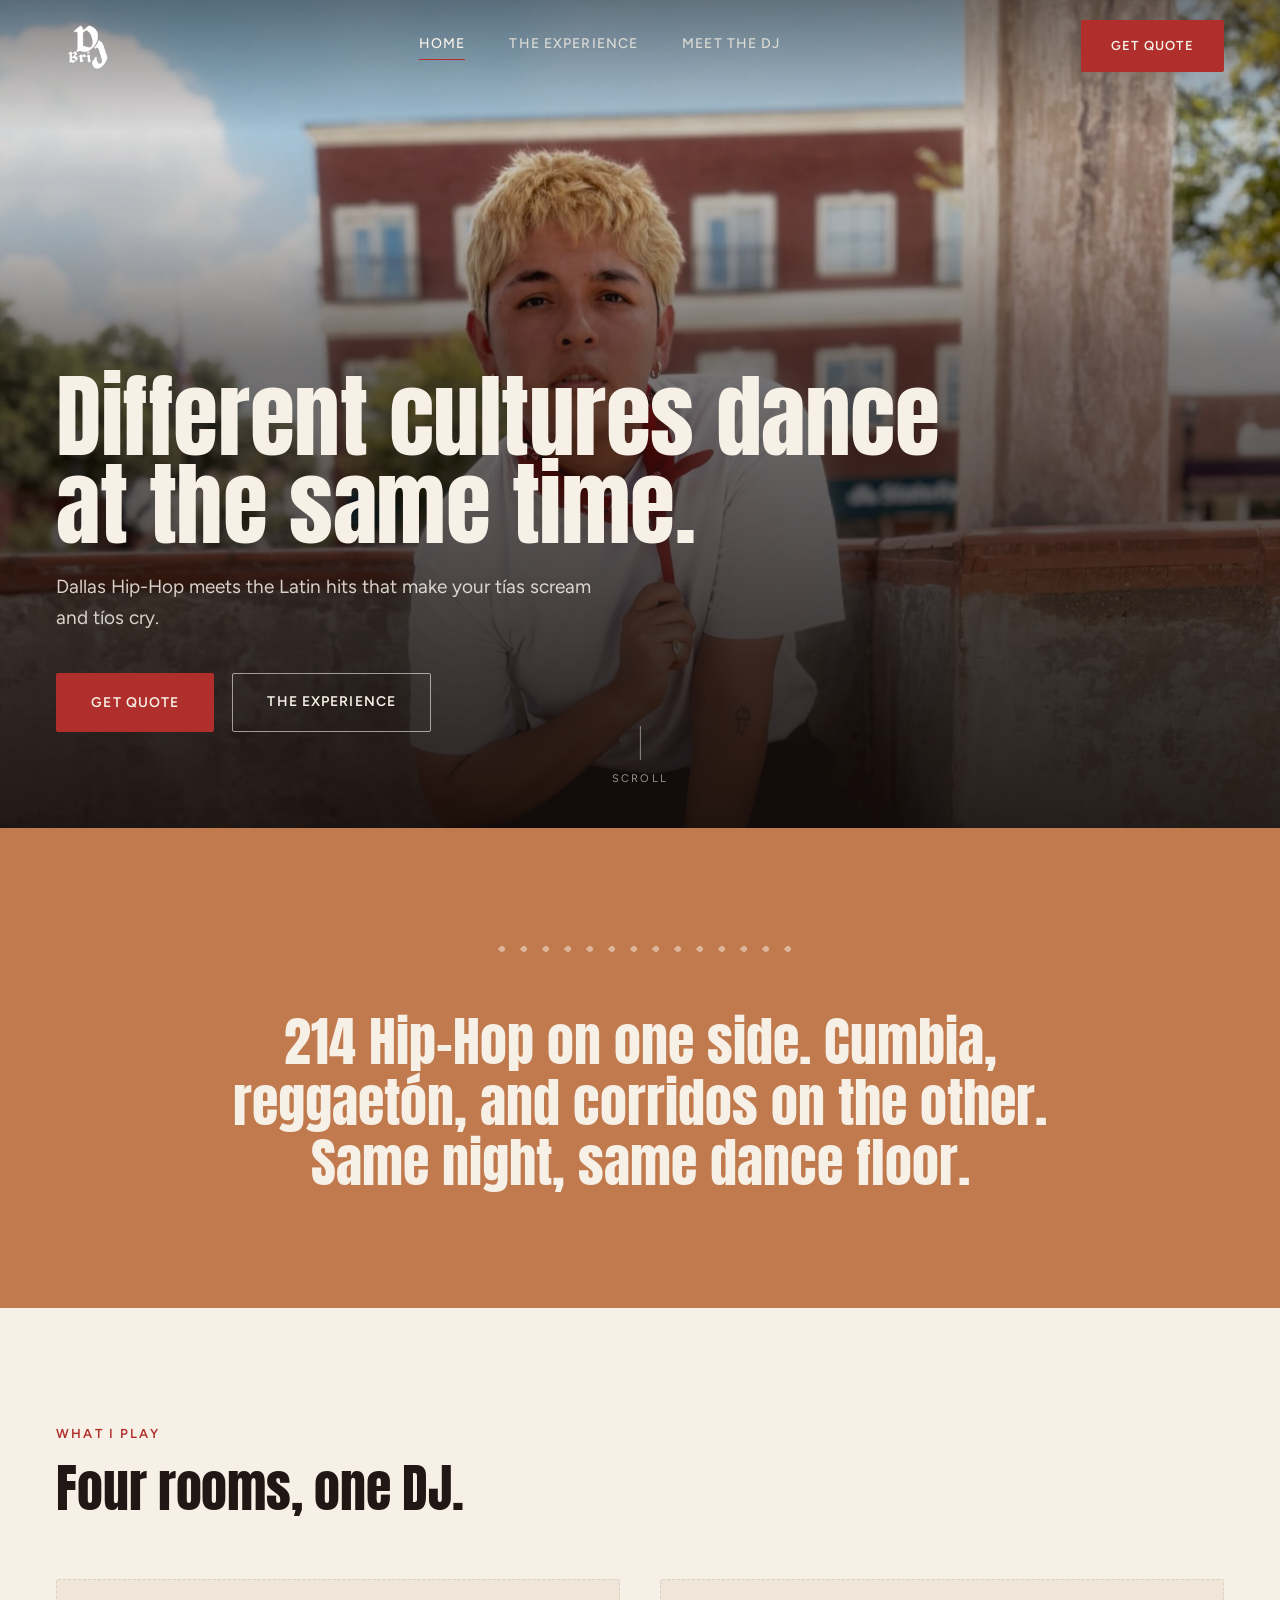
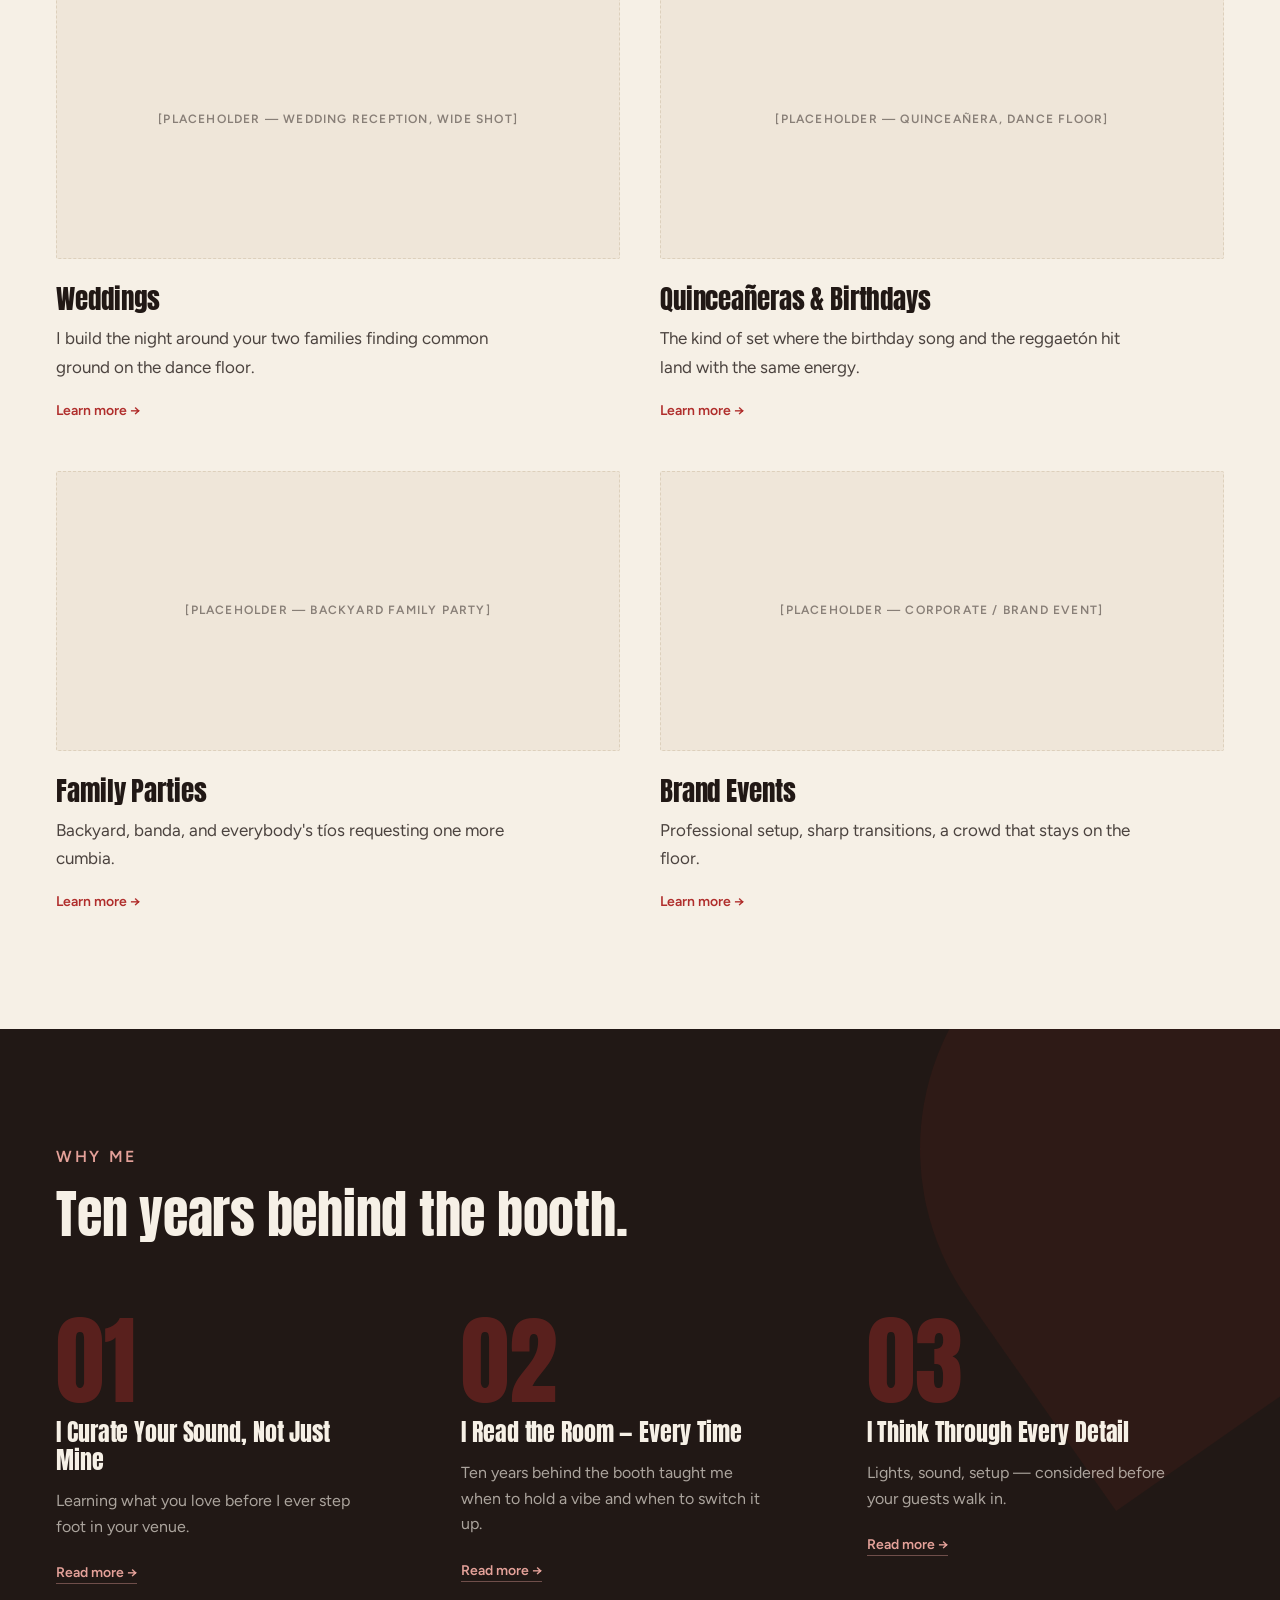
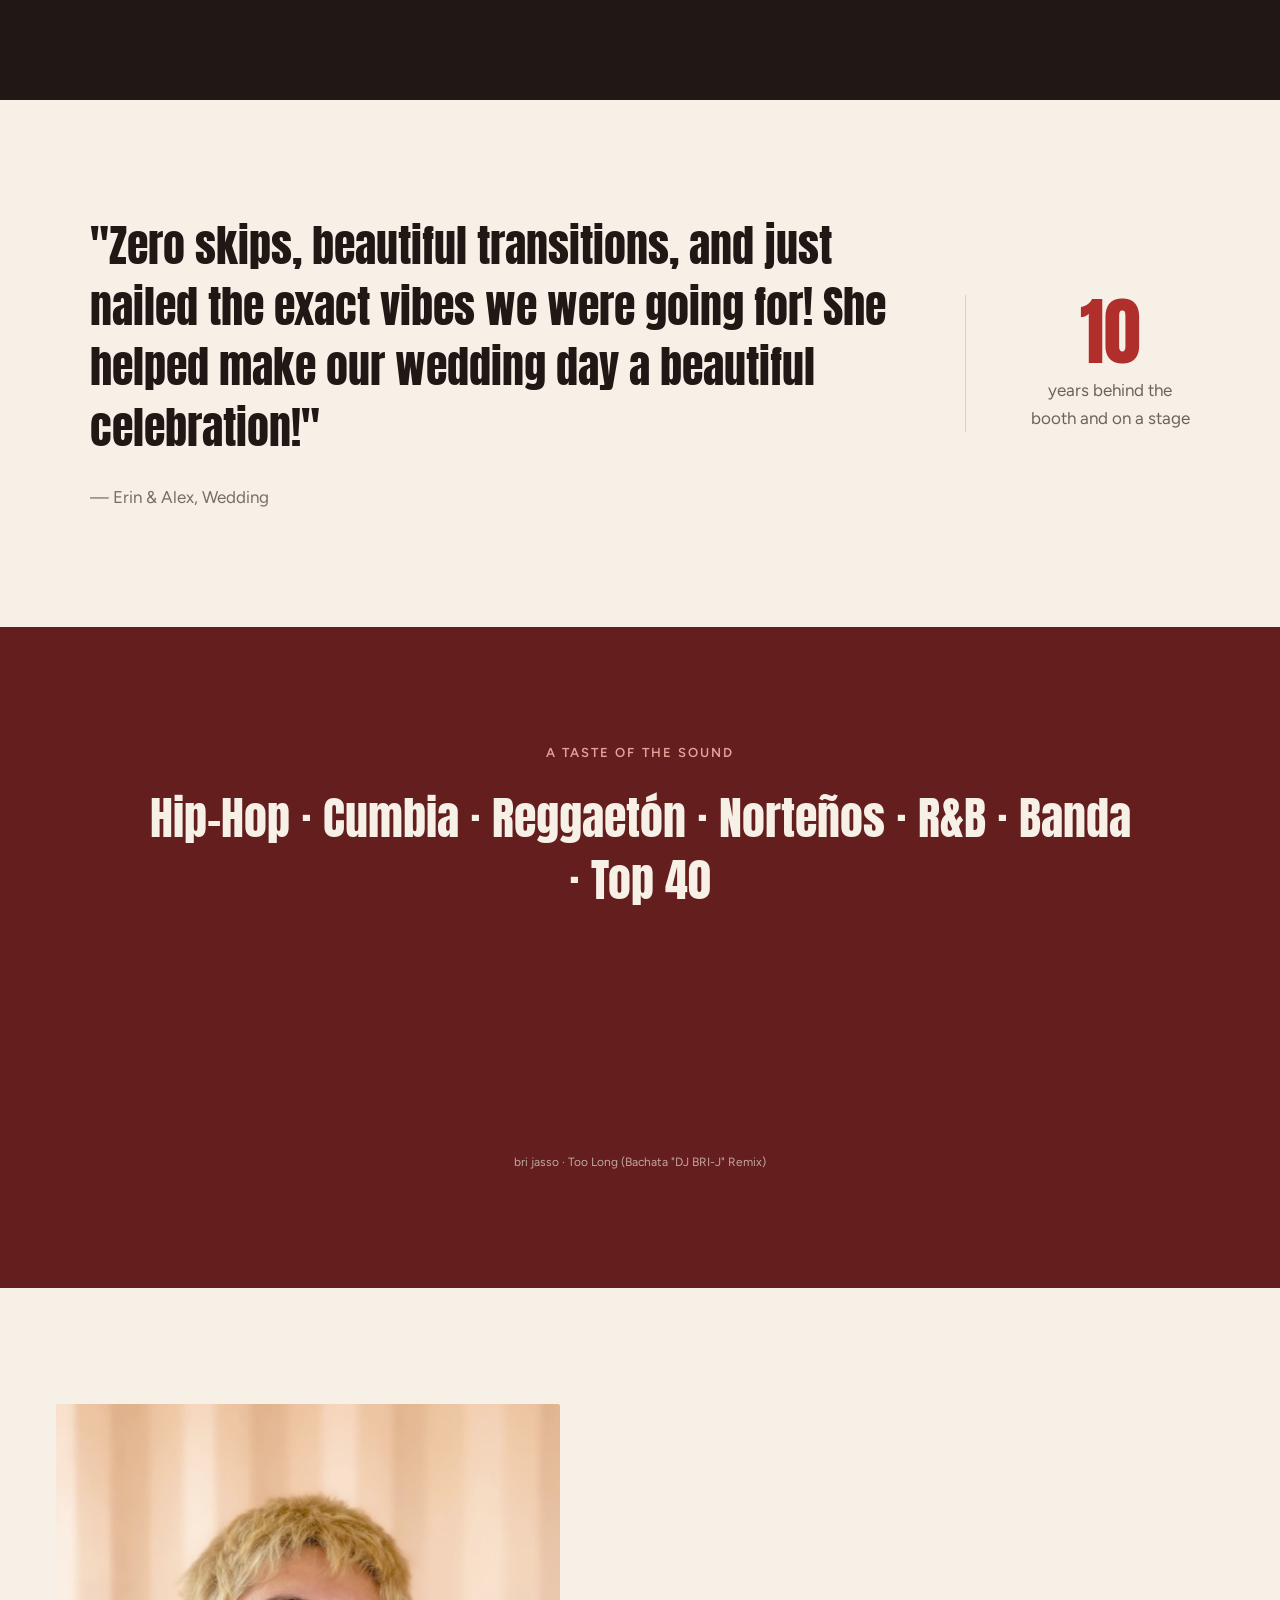
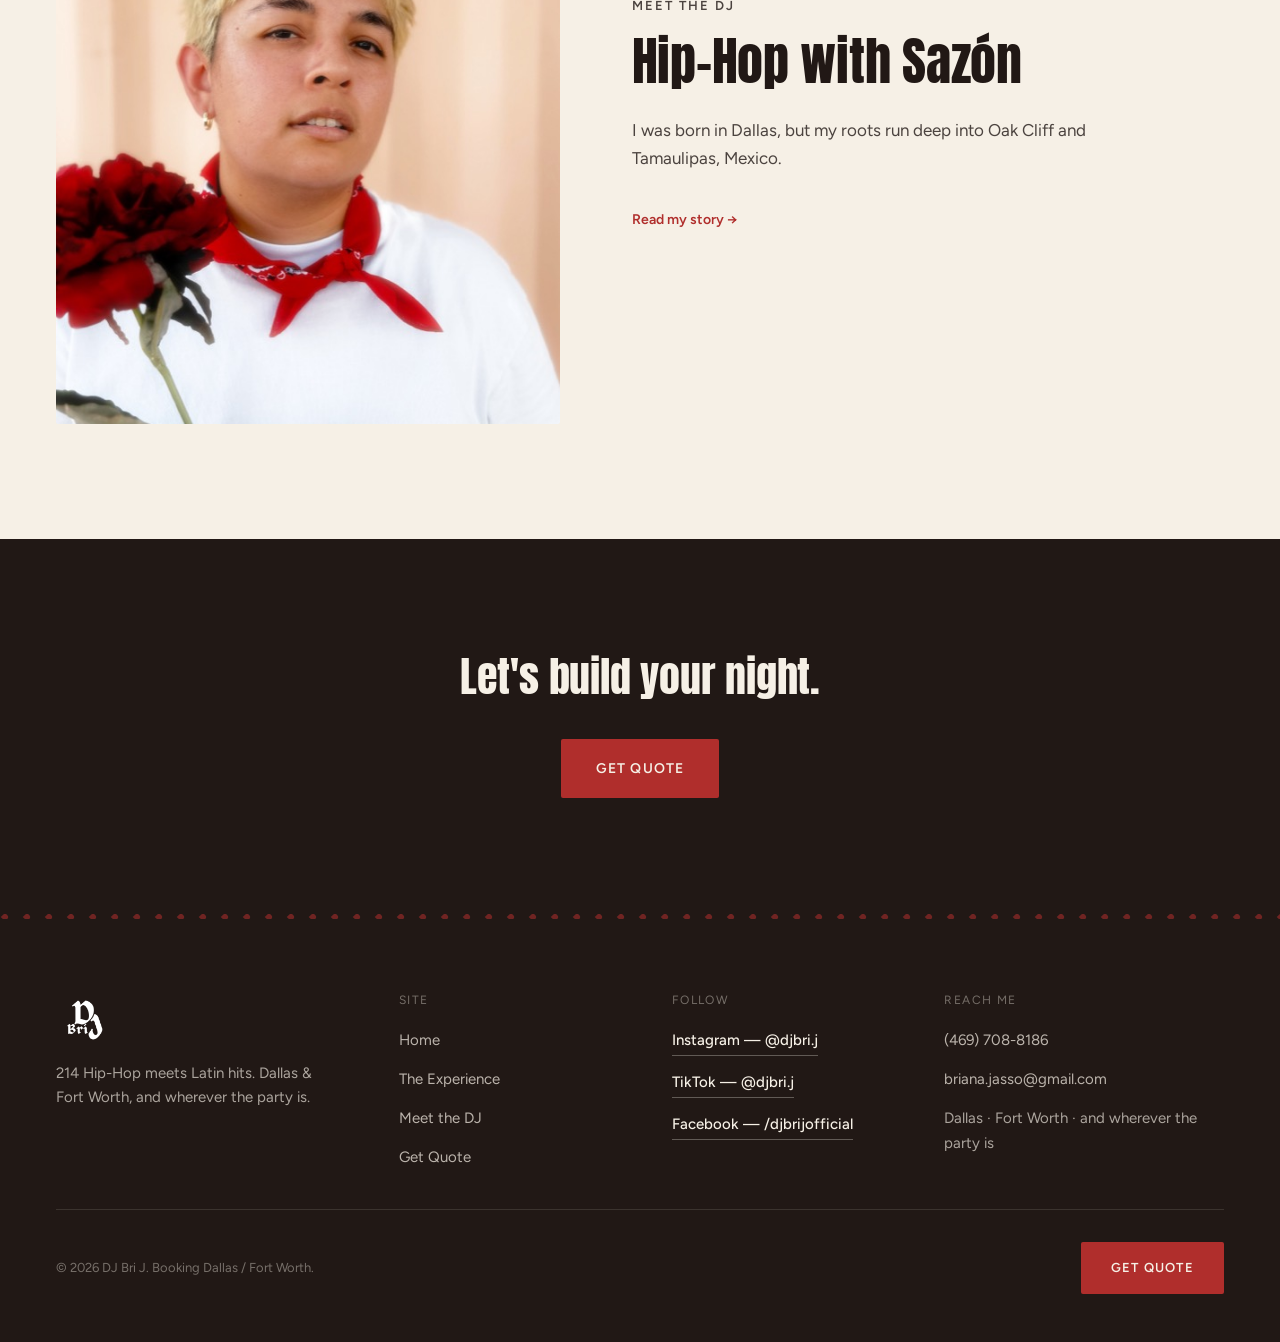
==== docs/index.html @ a14e7d18 "fix: change 214 to Dallas in the home page hero line Update the hero subheading to "Dallas Hip-Hop m" ====
<!DOCTYPE html>
<!-- SPDX-License-Identifier: MIT · © 2026 Briana Jasso · https://djbrij.github.io/dj-brij-site/ -->
<html lang="en">
<head>
  <meta charset="UTF-8" />
  <meta name="viewport" content="width=device-width, initial-scale=1.0" />

  <title>DJ Bri J — Dallas / Fort Worth DJ for Weddings, Quinceañeras &amp; Family Parties</title>
  <meta name="description" content="214 Hip-Hop meets the Latin hits that make your tías scream and tíos cry. Ten years behind the booth, DJing weddings, quinceañeras, family parties, and brand events across Dallas and Fort Worth." />
  <link rel="canonical" href="https://djbrij.github.io/dj-brij-site/" />

  <meta property="og:title" content="DJ Bri J — Different cultures dance at the same time." />
  <meta property="og:description" content="214 Hip-Hop meets the Latin hits that make your tías scream and tíos cry. Booking weddings, quinceañeras, family parties, and brand events in Dallas / Fort Worth." />
  <meta property="og:image" content="https://djbrij.github.io/dj-brij-site/assets/img/og-cover.jpg" />
  <meta property="og:url" content="https://djbrij.github.io/dj-brij-site/" />
  <meta property="og:type" content="website" />
  <meta property="og:site_name" content="DJ Bri J" />
  <meta name="twitter:card" content="summary_large_image" />

  <script type="application/ld+json">
  {
    "@context": "https://schema.org",
    "@graph": [
      {
        "@type": "Person",
        "@id": "https://djbrij.github.io/dj-brij-site/#person",
        "name": "Briana Jasso",
        "alternateName": "DJ Bri J",
        "url": "https://djbrij.github.io/dj-brij-site/",
        "image": "https://djbrij.github.io/dj-brij-site/assets/img/og-cover.jpg",
        "jobTitle": "DJ",
        "description": "Dallas-born DJ with roots in Oak Cliff and Tamaulipas, Mexico, blending 214 Hip-Hop with Latin hits for weddings, quinceañeras, family parties, and brand events.",
        "disambiguatingDescription": "DJ Bri J is a solo DJ based in Dallas / Fort Worth, Texas, performing at weddings, quinceañeras, birthdays, family parties, and brand events. Not to be confused with any similarly named artist outside the Dallas–Fort Worth area.",
        "knowsLanguage": ["en", "es"],
        "address": {
          "@type": "PostalAddress",
          "addressLocality": "Dallas",
          "addressRegion": "TX",
          "addressCountry": "US"
        },
        "sameAs": [
          "https://www.instagram.com/djbri.j/",
          "https://www.tiktok.com/@djbri.j",
          "https://www.facebook.com/djbrijofficial"
        ]
      },
      {
        "@type": "ProfessionalService",
        "@id": "https://djbrij.github.io/dj-brij-site/#service",
        "name": "DJ Bri J",
        "url": "https://djbrij.github.io/dj-brij-site/",
        "image": "https://djbrij.github.io/dj-brij-site/assets/img/og-cover.jpg",
        "description": "Wedding, quinceañera, birthday, family party, and brand event DJ serving Dallas, Fort Worth, and the surrounding area.",
        "telephone": "+1-469-708-8186",
        "email": "briana.jasso@gmail.com",
        "founder": { "@id": "https://djbrij.github.io/dj-brij-site/#person" },
        "areaServed": [
          { "@type": "City", "name": "Dallas" },
          { "@type": "City", "name": "Fort Worth" },
          { "@type": "State", "name": "Texas" }
        ],
        "address": {
          "@type": "PostalAddress",
          "addressLocality": "Dallas",
          "addressRegion": "TX",
          "addressCountry": "US"
        },
        "sameAs": [
          "https://www.instagram.com/djbri.j/",
          "https://www.tiktok.com/@djbri.j",
          "https://www.facebook.com/djbrijofficial"
        ]
      }
    ]
  }
  </script>

  <link rel="icon" href="assets/img/favicon.png" sizes="any" />
  <link rel="apple-touch-icon" href="assets/img/apple-touch-icon.png" />

  <link rel="preload" as="image" href="assets/img/hero.jpg" fetchpriority="high" media="(min-width: 769px)" />
  <link rel="preload" as="image" href="assets/img/hero-sm.jpg" fetchpriority="high" media="(max-width: 768px)" />
  <link rel="preload" as="image" href="assets/img/logo-mark.png" />

  <link rel="preconnect" href="https://fonts.googleapis.com" />
  <link rel="preconnect" href="https://fonts.gstatic.com" crossorigin />
  <link href="https://fonts.googleapis.com/css2?family=Anton&family=Figtree:wght@400;500;600;700&display=swap" rel="stylesheet" />

  <link rel="stylesheet" href="assets/css/styles.css" />

  <style>
    /* Preloader — masks font swap and hero decode on a cold load */
    #preloader {
      position: fixed;
      inset: 0;
      z-index: 99999;
      background: #211815;
      display: flex;
      align-items: center;
      justify-content: center;
      transition: opacity 0.4s ease-out;
    }
    #preloader.is-done { opacity: 0; pointer-events: none; }
    #preloader img {
      width: 96px;
      height: auto;
      animation: djb-pulse 1.6s ease-in-out infinite;
    }
    @keyframes djb-pulse {
      0%, 100% { opacity: 0.35; }
      50%      { opacity: 1; }
    }
    @media (prefers-reduced-motion: reduce) {
      #preloader img { animation: none; opacity: 1; }
    }
  </style>

  <style>
    /* Home-only layout */
    .hm-hero {
      position: relative;
      height: 880px;
      max-height: 92vh;
      min-height: 620px;
      overflow: hidden;
      background: #211815;
    }
    .hm-hero__img {
      position: absolute;
      inset: 0;
      width: 100%;
      height: 100%;
      object-fit: cover;
      object-position: 50% 15%;
      animation: djb-kenburns 26s ease-out forwards;
    }
    /* Deep enough behind the headline to clear AA over the white tee — the
       brief calls for a scrim rather than lightening the type. */
    .hm-hero__scrim {
      position: absolute;
      inset: 0;
      background: linear-gradient(
        to top,
        rgba(20, 13, 11, 0.92) 0%,
        rgba(20, 13, 11, 0.82) 20%,
        rgba(20, 13, 11, 0.68) 40%,
        rgba(20, 13, 11, 0.55) 58%,
        rgba(20, 13, 11, 0.28) 72%,
        rgba(20, 13, 11, 0.14) 84%,
        rgba(20, 13, 11, 0.52) 100%
      );
    }
    .hm-hero__inner {
      position: absolute;
      left: 0; right: 0; bottom: clamp(72px, 9vw, 96px);
    }
    .hm-hero h1 { color: var(--djb-cotton); max-width: 900px; }
    .hm-hero__sub {
      font-size: clamp(17px, 1.6vw, 19px);
      line-height: 1.6;
      color: rgba(246, 240, 230, 0.85);
      max-width: 560px;
      margin-top: 24px;
    }
    .hm-hero__cta { display: flex; flex-wrap: wrap; gap: 18px; margin-top: 40px; }
    .hm-scrollcue {
      position: absolute;
      bottom: 40px;
      left: 50%;
      transform: translateX(-50%);
      display: flex;
      flex-direction: column;
      align-items: center;
      gap: 10px;
    }
    .hm-scrollcue i {
      display: block;
      width: 1px;
      height: 34px;
      background: rgba(246, 240, 230, 0.5);
    }
    .hm-scrollcue span {
      font-size: 11px;
      letter-spacing: 0.2em;
      text-transform: uppercase;
      color: rgba(246, 240, 230, 0.6);
    }

    .hm-thesis { text-align: center; }
    .hm-thesis p {
      font-family: var(--djb-display);
      font-size: clamp(30px, 5.2vw, 54px);
      line-height: 1.12;
      color: var(--djb-cotton);
      max-width: 920px;
      margin: 56px auto 0;
    }

    .hm-grid {
      display: grid;
      grid-template-columns: 1fr 1fr;
      gap: 48px 40px;
    }
    .hm-card__media { height: 280px; margin-bottom: 24px; }
    .hm-card__media img { width: 100%; height: 100%; object-fit: cover; border-radius: 2px; }
    .hm-card h3 { margin-bottom: 10px; }
    .hm-card p { margin-bottom: 14px; max-width: 480px; color: rgba(33, 24, 21, 0.8); }

    .hm-why { position: relative; overflow: hidden; }
    .hm-why__drop {
      right: -160px; top: -140px;
      width: 520px; height: 520px;
      background: rgba(176, 46, 42, 0.09);
    }
    .hm-why__grid {
      display: grid;
      grid-template-columns: repeat(3, 1fr);
      gap: 48px;
      position: relative;
      z-index: 1;
    }
    .hm-why__n {
      font-family: var(--djb-display);
      font-size: clamp(72px, 7.6vw, 110px);
      color: rgba(176, 46, 42, 0.4);
      line-height: 1;
      margin-bottom: 8px;
    }
    .hm-why h3 { color: var(--djb-cotton); margin-bottom: 14px; max-width: 300px; font-size: clamp(21px, 1.9vw, 25px); }
    .hm-why p { font-size: 16px; line-height: 1.6; color: var(--djb-cotton-65); max-width: 300px; margin-bottom: 18px; }

    .hm-proof { text-align: center; }
    .hm-proof__row {
      display: flex;
      align-items: center;
      justify-content: center;
      gap: 64px;
      max-width: 1100px;
      margin: 0 auto;
      text-align: left;
    }
    .hm-proof__quote { font-size: clamp(26px, 3.4vw, 44px); }
    .hm-proof__stat {
      flex-shrink: 0;
      text-align: center;
      border-left: 1px solid var(--djb-stucco);
      padding-left: 64px;
    }
    .hm-proof__stat b {
      display: block;
      font-family: var(--djb-display);
      font-weight: 400;
      font-size: clamp(56px, 5.8vw, 84px);
      color: var(--djb-red);
      line-height: 1;
    }
    .hm-proof__stat span {
      display: block;
      color: rgba(33, 24, 21, 0.65);
      max-width: 160px;
      margin-top: 6px;
    }

    .hm-sound { text-align: center; }
    .hm-sound__crate {
      font-family: var(--djb-display);
      font-size: clamp(26px, 4.4vw, 46px);
      line-height: 1.35;
      color: var(--djb-cotton);
      max-width: 1000px;
      margin: 24px auto 64px;
    }
    .hm-sound__embed {
      max-width: 720px;
      margin: 0 auto;
    }
    .hm-sound__embed iframe {
      display: block;
      width: 100%;
      border: 0;
      border-radius: 4px;
    }
    .hm-sound__credit {
      margin-top: 12px;
      font-size: 12px;
      color: var(--djb-cotton-65);
      overflow: hidden;
      text-overflow: ellipsis;
      white-space: nowrap;
    }
    .hm-sound__credit a { color: inherit; text-decoration: none; }
    .hm-sound__credit a:hover { text-decoration: underline; }

    .hm-teaser {
      display: grid;
      grid-template-columns: 0.85fr 1fr;
      gap: 72px;
      align-items: center;
    }
    .hm-teaser img { width: 100%; height: 620px; object-fit: cover; object-position: 50% 25%; border-radius: 2px; }
    .hm-teaser p { max-width: 480px; color: rgba(33, 24, 21, 0.8); margin-bottom: 32px; }

    .hm-closing { text-align: center; }
    .hm-closing h2 { color: var(--djb-cotton); margin-bottom: 40px; }

    @media (max-width: 900px) {
      .hm-why__grid { grid-template-columns: 1fr; gap: 56px; }
      .hm-proof__row { flex-direction: column; align-items: flex-start; gap: 40px; }
      .hm-proof__stat { border-left: 0; border-top: 1px solid var(--djb-stucco); padding-left: 0; padding-top: 32px; text-align: left; }
      .hm-proof__stat span { margin-inline: 0; }
      .hm-teaser { grid-template-columns: 1fr; gap: 40px; }
      .hm-teaser img { height: 440px; }
    }

    @media (max-width: 768px) {
      .hm-hero { height: 88svh; min-height: 560px; }
      .hm-hero__cta .djb-btn { flex: 1 1 auto; text-align: center; }
      .hm-scrollcue { display: none; }
      .hm-grid { grid-template-columns: 1fr; gap: 48px; }
      .hm-card__media { height: 240px; }
      .hm-why__drop { width: 340px; height: 340px; right: -120px; top: -100px; }
      .hm-teaser img { height: 380px; }
    }
  </style>
</head>
<body>

<div id="preloader" aria-hidden="true">
  <img src="assets/img/logo-mark.png" alt="" width="96" height="96" />
</div>

<a class="djb-skip" href="#main">Skip to content</a>

<header class="djb-header djb-header--overlay">
  <div class="djb-header__inner">
    <a class="djb-header__logo" href="./" aria-label="DJ Bri J — home">
      <img src="assets/img/logo-mark.png" alt="DJ Bri J" width="62" height="62" />
    </a>
    <nav class="djb-nav" aria-label="Primary">
      <a href="./" aria-current="page">Home</a>
      <a href="experience/">The Experience</a>
      <a href="meet/">Meet the DJ</a>
    </nav>
    <a class="djb-header__cta" href="quote/">Get Quote</a>
    <button class="djb-burger" type="button" aria-label="Open menu" aria-expanded="false" aria-controls="djb-navmenu">
      <span></span><span></span>
    </button>
  </div>
</header>

<div class="djb-navmenu" id="djb-navmenu" aria-hidden="true">
  <div class="djb-navmenu__top">
    <img src="assets/img/logo-mark.png" alt="DJ Bri J" width="48" height="48" />
    <button class="djb-navmenu__close" type="button" aria-label="Close menu">&times;</button>
  </div>
  <nav class="djb-navmenu__links" aria-label="Mobile">
    <a href="./" aria-current="page">Home</a>
    <a href="experience/">The Experience</a>
    <a href="meet/">Meet the DJ</a>
    <a href="quote/">Get Quote</a>
  </nav>
  <a class="djb-btn djb-btn-primary djb-navmenu__cta" href="quote/">Get Quote</a>
  <div class="djb-navmenu__foot">
    <a href="tel:+14697088186">(469) 708-8186</a>
    <a href="mailto:briana.jasso@gmail.com">briana.jasso@gmail.com</a>
    <a href="https://www.instagram.com/djbri.j/" rel="me noopener" target="_blank">Instagram — @djbri.j</a>
    <a href="https://www.tiktok.com/@djbri.j" rel="me noopener" target="_blank">TikTok — @djbri.j</a>
    <a href="https://www.facebook.com/djbrijofficial" rel="me noopener" target="_blank">Facebook — /djbrijofficial</a>
  </div>
</div>

<main id="main" class="djb-page">

  <!-- HERO -->
  <section class="hm-hero" aria-label="Introduction">
    <img
      class="hm-hero__img"
      src="assets/img/hero.jpg"
      srcset="assets/img/hero-sm.jpg 900w, assets/img/hero.jpg 2000w"
      sizes="100vw"
      alt="DJ Bri J seated on a concrete ledge in front of a red brick building, wearing a white tee, red bandana, and brown cowboy boots"
      fetchpriority="high"
      decoding="sync"
      width="2000" height="2667" />
    <div class="hm-hero__scrim"></div>
    <div class="hm-hero__inner">
      <div class="djb-wrap">
        <h1 class="djb-display-xl">Different cultures dance at the same time.</h1>
        <p class="hm-hero__sub">Dallas Hip-Hop meets the Latin hits that make your tías scream and tíos cry.</p>
        <div class="hm-hero__cta">
          <a class="djb-btn djb-btn-primary" href="quote/">Get Quote</a>
          <a class="djb-btn djb-btn-ghost" href="experience/">The Experience</a>
        </div>
      </div>
    </div>
    <div class="hm-scrollcue" aria-hidden="true">
      <i></i><span>Scroll</span>
    </div>
  </section>

  <!-- THESIS -->
  <section class="djb-section djb-bg-adobe hm-thesis" aria-label="What I play">
    <div class="djb-wrap">
      <div class="djb-pip-rule djb-pip-rule--light djb-pip-rule--short" aria-hidden="true"></div>
      <p class="djb-reveal">214 Hip-Hop on one side. Cumbia, reggaetón, and corridos on the other. Same night, same dance floor.</p>
    </div>
  </section>

  <!-- WHAT I PLAY -->
  <section class="djb-section djb-bg-cotton" aria-labelledby="hm-play">
    <div class="djb-wrap">
      <p class="djb-eyebrow" style="margin-bottom: 18px;">What I Play</p>
      <h2 id="hm-play" class="djb-display-m" style="margin-bottom: 64px; max-width: 700px;">Four rooms, one DJ.</h2>
      <div class="hm-grid" data-reveal-group>

        <article class="hm-card djb-reveal">
          <div class="hm-card__media djb-ph">[Placeholder — wedding reception, wide shot]</div>
          <h3 class="djb-h3">Weddings</h3>
          <p class="djb-body">I build the night around your two families finding common ground on the dance floor.</p>
          <a class="djb-link-arrow" href="experience/">Learn more →</a>
        </article>

        <article class="hm-card djb-reveal">
          <div class="hm-card__media djb-ph">[Placeholder — quinceañera, dance floor]</div>
          <h3 class="djb-h3">Quinceañeras &amp; Birthdays</h3>
          <p class="djb-body">The kind of set where the birthday song and the reggaetón hit land with the same energy.</p>
          <a class="djb-link-arrow" href="experience/">Learn more →</a>
        </article>

        <article class="hm-card djb-reveal">
          <div class="hm-card__media djb-ph">[Placeholder — backyard family party]</div>
          <h3 class="djb-h3">Family Parties</h3>
          <p class="djb-body">Backyard, banda, and everybody's tíos requesting one more cumbia.</p>
          <a class="djb-link-arrow" href="experience/">Learn more →</a>
        </article>

        <article class="hm-card djb-reveal">
          <div class="hm-card__media djb-ph">[Placeholder — corporate / brand event]</div>
          <h3 class="djb-h3">Brand Events</h3>
          <p class="djb-body">Professional setup, sharp transitions, a crowd that stays on the floor.</p>
          <a class="djb-link-arrow" href="experience/">Learn more →</a>
        </article>

      </div>
    </div>
  </section>

  <!-- WHY ME -->
  <section class="djb-section djb-bg-ink hm-why" aria-labelledby="hm-why-h">
    <div class="djb-teardrop hm-why__drop" aria-hidden="true"></div>
    <div class="djb-wrap" style="position: relative; z-index: 1;">
      <p class="djb-eyebrow" style="margin-bottom: 18px;">Why Me</p>
      <h2 id="hm-why-h" class="djb-display-m" style="color: var(--djb-cotton); margin-bottom: 72px;">Ten years behind the booth.</h2>
      <div class="hm-why__grid" data-reveal-group>

        <article class="djb-reveal">
          <div class="hm-why__n" aria-hidden="true">01</div>
          <h3 class="djb-h3">I Curate Your Sound, Not Just Mine</h3>
          <p>Learning what you love before I ever step foot in your venue.</p>
          <a class="djb-link-arrow" href="experience/">Read more →</a>
        </article>

        <article class="djb-reveal">
          <div class="hm-why__n" aria-hidden="true">02</div>
          <h3 class="djb-h3">I Read the Room — Every Time</h3>
          <p>Ten years behind the booth taught me when to hold a vibe and when to switch it up.</p>
          <a class="djb-link-arrow" href="experience/">Read more →</a>
        </article>

        <article class="djb-reveal">
          <div class="hm-why__n" aria-hidden="true">03</div>
          <h3 class="djb-h3">I Think Through Every Detail</h3>
          <p>Lights, sound, setup — considered before your guests walk in.</p>
          <a class="djb-link-arrow" href="experience/">Read more →</a>
        </article>

      </div>
    </div>
  </section>

  <!-- PROOF -->
  <section class="djb-section djb-bg-cotton hm-proof" aria-label="Proof">
    <div class="djb-wrap">
      <div class="hm-proof__row djb-reveal">
        <blockquote style="margin: 0;">
          <p class="djb-quote hm-proof__quote">"Zero skips, beautiful transitions, and just nailed the exact vibes we were going for! She helped make our wedding day a beautiful celebration!"</p>
          <footer class="djb-quote__by">— Erin &amp; Alex, Wedding</footer>
        </blockquote>
        <div class="hm-proof__stat">
          <b>10</b>
          <span>years behind the booth and on a stage</span>
        </div>
      </div>
    </div>
  </section>

  <!-- A TASTE OF THE SOUND -->
  <section class="djb-section djb-bg-oxblood hm-sound" aria-labelledby="hm-sound-h">
    <div class="djb-wrap">
      <p class="djb-eyebrow" id="hm-sound-h">A Taste of the Sound</p>
      <p class="hm-sound__crate djb-reveal">Hip-Hop · Cumbia · Reggaetón · Norteños · R&amp;B · Banda · Top 40</p>
      <div class="hm-sound__embed djb-reveal">
        <iframe title="Too Long (Bachata &quot;DJ BRI-J&quot; Remix) by bri jasso on SoundCloud"
                width="100%" height="166" scrolling="no" frameborder="no" loading="lazy"
                allow="autoplay; encrypted-media"
                src="https://w.soundcloud.com/player/?url=https%3A//api.soundcloud.com/tracks/soundcloud%253Atracks%253A2149026330&amp;color=%23ff5500&amp;hide_related=false&amp;show_comments=true&amp;show_user=true&amp;show_reposts=false&amp;show_teaser=true"></iframe>
        <p class="hm-sound__credit"><a href="https://soundcloud.com/brijassomusic" target="_blank" rel="noopener">bri jasso</a> · <a href="https://soundcloud.com/brijassomusic/too-long-bachata-dj-bri-j-remix" target="_blank" rel="noopener">Too Long (Bachata &quot;DJ BRI-J&quot; Remix)</a></p>
      </div>
    </div>
  </section>

  <!-- MEET THE DJ TEASER -->
  <section class="djb-section djb-bg-cotton" aria-labelledby="hm-meet-h">
    <div class="djb-wrap hm-teaser">
      <img class="djb-reveal" src="assets/img/portrait-closeup.jpg"
           alt="DJ Bri J holding a deep red carnation against a sun-bleached fluted terracotta wall"
           loading="lazy" decoding="async" width="1000" height="1778" />
      <div class="djb-reveal">
        <p class="djb-eyebrow" style="margin-bottom: 18px;">Meet the DJ</p>
        <h2 id="hm-meet-h" class="djb-display-m" style="margin-bottom: 28px;">Hip-Hop with Sazón</h2>
        <p class="djb-body">I was born in Dallas, but my roots run deep into Oak Cliff and Tamaulipas, Mexico.</p>
        <a class="djb-link-arrow" href="meet/">Read my story →</a>
      </div>
    </div>
  </section>

  <!-- CLOSING CTA -->
  <section class="djb-section djb-bg-ink hm-closing">
    <div class="djb-wrap">
      <h2 class="djb-display-s">Let's build your night.</h2>
      <a class="djb-btn djb-btn-primary" href="quote/">Get Quote</a>
    </div>
  </section>

</main>

<footer class="djb-footer">
  <div class="djb-pip-rule djb-footer__rule" aria-hidden="true"></div>
  <div class="djb-footer__cols">
    <div class="djb-footer__brand">
      <img src="assets/img/logo-mark.png" alt="DJ Bri J" width="56" height="56" loading="lazy" />
      <p>214 Hip-Hop meets Latin hits. Dallas &amp; Fort Worth, and wherever the party is.</p>
    </div>
    <div class="djb-footer__col">
      <p class="djb-footer__head">Site</p>
      <a class="djb-foot-link" href="./">Home</a>
      <a class="djb-foot-link" href="experience/">The Experience</a>
      <a class="djb-foot-link" href="meet/">Meet the DJ</a>
      <a class="djb-foot-link" href="quote/">Get Quote</a>
    </div>
    <div class="djb-footer__col">
      <p class="djb-footer__head">Follow</p>
      <a class="djb-social-link" href="https://www.instagram.com/djbri.j/" rel="me noopener" target="_blank">Instagram — @djbri.j</a>
      <a class="djb-social-link" href="https://www.tiktok.com/@djbri.j" rel="me noopener" target="_blank">TikTok — @djbri.j</a>
      <a class="djb-social-link" href="https://www.facebook.com/djbrijofficial" rel="me noopener" target="_blank">Facebook — /djbrijofficial</a>
    </div>
    <div class="djb-footer__col">
      <p class="djb-footer__head">Reach me</p>
      <a class="djb-foot-link" href="tel:+14697088186">(469) 708-8186</a>
      <a class="djb-foot-link" href="mailto:briana.jasso@gmail.com">briana.jasso@gmail.com</a>
      <p class="djb-footer__area">Dallas · Fort Worth · and wherever the party is</p>
    </div>
  </div>
  <div class="djb-footer__divider"></div>
  <div class="djb-footer__base">
    <p class="djb-footer__copy">© 2026 DJ Bri J. Booking Dallas / Fort Worth.</p>
    <a class="djb-header__cta" href="quote/">Get Quote</a>
  </div>
</footer>

<a class="djb-mobile-cta" href="quote/">Get Quote</a>

<script>
  (function () {
    var el = document.getElementById('preloader');
    if (!el) return;
    var done = false;
    var reveal = function () {
      if (done) return;
      done = true;
      el.classList.add('is-done');
      setTimeout(function () { el.remove(); }, 500);
    };
    if (document.readyState === 'complete') { reveal(); return; }
    window.addEventListener('load', reveal, { once: true });
    setTimeout(reveal, 4000); // hard cap in case an asset hangs
  })();
</script>
<script src="assets/js/nav.js"></script>
<script src="assets/js/reveal.js"></script>

</body>
</html>
---- docs/assets/css/styles.css ----
/* SPDX-License-Identifier: MIT · © 2026 Briana Jasso · https://djbrij.github.io/dj-brij-site/ */

/* ==========================================================================
   DJ BRI J — site-wide tokens and shared components
   Palette pulled from her own photographs: cotton tee, bandana red,
   sun-bleached terracotta, warm near-black.
   ========================================================================== */

:root {
  /* Color */
  --djb-red:      #B02E2C;  /* Bandana Red — accent only, never a field */
  --djb-oxblood:  #631E1D;  /* Carnation — hover, deep dark fields */
  --djb-pressed:  #4A1516;  /* Button active */
  --djb-cotton:   #F6F0E6;  /* Primary light surface */
  --djb-adobe:    #C17A4E;  /* Warm mid-tone field */
  --djb-stucco:   #DDD0BC;  /* Neutral, dividers, borders */
  --djb-ink:      #211815;  /* Body copy, dark sections */
  --djb-rose:     #E4A199;  /* Accent on dark only */
  --djb-page:     #ECE4D4;  /* Backdrop behind the page */
  --djb-disabled: #C9BCA6;

  --djb-ink-70: rgba(33, 24, 21, 0.7);
  --djb-ink-60: rgba(33, 24, 21, 0.6);
  --djb-cotton-80: rgba(246, 240, 230, 0.8);
  --djb-cotton-65: rgba(246, 240, 230, 0.65);

  /* Type */
  --djb-display: 'Anton', 'Arial Narrow', sans-serif;
  --djb-body: 'Figtree', -apple-system, BlinkMacSystemFont, 'Segoe UI', sans-serif;

  /* Rhythm */
  --djb-gutter: clamp(24px, 4.4vw, 64px);
  --djb-section: clamp(72px, 9vw, 130px);
  --djb-max: 1440px;
  --djb-header-h: 92px;

  /* Motion */
  --djb-ease: cubic-bezier(0.22, 0.61, 0.36, 1);
}

/* --------------------------------------------------------------------------
   Reset
   -------------------------------------------------------------------------- */

*, *::before, *::after { box-sizing: border-box; }

html { -webkit-text-size-adjust: 100%; scroll-behavior: smooth; }

body {
  margin: 0;
  background: var(--djb-page);
  color: var(--djb-ink);
  font-family: var(--djb-body);
  font-size: 17px;
  line-height: 1.65;
  -webkit-font-smoothing: antialiased;
  overflow-x: hidden;
}

img { max-width: 100%; display: block; }

h1, h2, h3, h4, p { margin: 0; }

a { color: var(--djb-red); }
a:hover { color: var(--djb-oxblood); }

button { font: inherit; }

:focus-visible {
  outline: 2px solid var(--djb-red);
  outline-offset: 3px;
}

.djb-skip {
  position: absolute;
  left: -9999px;
  top: 0;
  z-index: 2000;
  background: var(--djb-ink);
  color: var(--djb-cotton);
  padding: 14px 22px;
  font-size: 14px;
  text-decoration: none;
}
.djb-skip:focus { left: 0; color: var(--djb-cotton); }

/* --------------------------------------------------------------------------
   Layout
   -------------------------------------------------------------------------- */

.djb-page { background: var(--djb-cotton); overflow-x: clip; }

.djb-wrap {
  max-width: var(--djb-max);
  margin: 0 auto;
  padding-inline: var(--djb-gutter);
}

.djb-section { padding-block: var(--djb-section); }

/* Section background fields */
.djb-bg-cotton  { background: var(--djb-cotton); }
.djb-bg-ink     { background: var(--djb-ink);    color: var(--djb-cotton); }
.djb-bg-oxblood { background: var(--djb-oxblood); color: var(--djb-cotton); }
.djb-bg-adobe   { background: var(--djb-adobe);  color: var(--djb-cotton); }
.djb-bg-stucco  { background: var(--djb-stucco); }

/* --------------------------------------------------------------------------
   Typography
   -------------------------------------------------------------------------- */

.djb-display-xl,
.djb-display-l,
.djb-display-m,
.djb-display-s,
.djb-display-xs,
.djb-h3 {
  font-family: var(--djb-display);
  font-weight: 400;
  letter-spacing: -0.005em;
}

.djb-display-xl { font-size: clamp(44px, 8.9vw, 92px); line-height: 0.96; }
.djb-display-l  { font-size: clamp(36px, 6.4vw, 60px); line-height: 1.05; }
.djb-display-m  { font-size: clamp(32px, 5.5vw, 52px); line-height: 1.02; }
.djb-display-s  { font-size: clamp(29px, 4.5vw, 42px); line-height: 1.08; }
.djb-display-xs { font-size: clamp(26px, 3.8vw, 36px); line-height: 1.1;  }
.djb-h3         { font-size: clamp(23px, 2.6vw, 27px); line-height: 1.15; }

.djb-eyebrow {
  font-family: var(--djb-body);
  font-weight: 600;
  font-size: 13px;
  letter-spacing: 0.16em;
  text-transform: uppercase;
  color: var(--djb-red);
}
.djb-bg-ink .djb-eyebrow,
.djb-bg-oxblood .djb-eyebrow { color: var(--djb-rose); }
.djb-bg-adobe .djb-eyebrow { color: var(--djb-cotton); }

.djb-body     { font-size: 17px; line-height: 1.65; }
.djb-body-l   { font-size: clamp(17px, 1.4vw, 19px); line-height: 1.7; }
.djb-measure  { max-width: 62ch; }

.djb-lede { color: rgba(33, 24, 21, 0.75); }
.djb-bg-ink .djb-lede,
.djb-bg-oxblood .djb-lede { color: var(--djb-cotton-80); }

/* --------------------------------------------------------------------------
   Buttons
   -------------------------------------------------------------------------- */

.djb-btn {
  display: inline-block;
  font-family: var(--djb-body);
  font-weight: 600;
  font-size: 14px;
  letter-spacing: 0.08em;
  text-transform: uppercase;
  text-decoration: none;
  border-radius: 2px;
  border: 1px solid transparent;
  cursor: pointer;
  transition: background-color 0.2s var(--djb-ease), border-color 0.2s var(--djb-ease), color 0.2s var(--djb-ease);
}

.djb-btn-primary {
  color: var(--djb-cotton);
  background: var(--djb-red);
  padding: 17px 34px;
}
.djb-btn-primary:hover  { background: var(--djb-oxblood); color: var(--djb-cotton); }
.djb-btn-primary:active { background: var(--djb-pressed); }
.djb-btn-primary[aria-disabled='true'],
.djb-btn-primary:disabled {
  background: var(--djb-disabled);
  color: rgba(33, 24, 21, 0.4);
  cursor: not-allowed;
  pointer-events: none;
}

/* Ghost on a dark field */
.djb-btn-ghost {
  color: var(--djb-cotton);
  background: transparent;
  border-color: rgba(246, 240, 230, 0.6);
  padding: 16px 34px;
}
.djb-btn-ghost:hover {
  border-color: var(--djb-cotton);
  background: rgba(246, 240, 230, 0.08);
  color: var(--djb-cotton);
}

/* Ghost on a light field */
.djb-btn-ghost-dark {
  color: var(--djb-ink);
  background: transparent;
  border-color: var(--djb-ink);
  padding: 16px 33px;
}
.djb-btn-ghost-dark:hover { background: rgba(33, 24, 21, 0.06); color: var(--djb-ink); }

/* Quiet inline link with an underline that draws in */
.djb-link-arrow {
  font-family: var(--djb-body);
  font-weight: 600;
  font-size: 14px;
  color: var(--djb-red);
  text-decoration: none;
  border-bottom: 1px solid transparent;
  padding-bottom: 2px;
  transition: border-color 0.2s var(--djb-ease), color 0.2s var(--djb-ease);
}
.djb-link-arrow:hover { border-bottom-color: var(--djb-red); color: var(--djb-red); }

.djb-bg-ink .djb-link-arrow,
.djb-bg-oxblood .djb-link-arrow {
  color: var(--djb-rose);
  border-bottom-color: rgba(228, 161, 153, 0.4);
}
.djb-bg-ink .djb-link-arrow:hover,
.djb-bg-oxblood .djb-link-arrow:hover { border-bottom-color: var(--djb-rose); color: var(--djb-rose); }

/* --------------------------------------------------------------------------
   Bandana motif — a teardrop pip. Texture, never wallpaper.
   -------------------------------------------------------------------------- */

/* One teardrop tile repeated on the x-axis: a 6px square with three rounded
   corners and one square one, rotated 45deg — the pip from the bandana print.
   A background beats a row of divs here because it spans any width. */
.djb-pip-rule {
  height: 12px;
  opacity: 0.5;
  background-repeat: repeat-x;
  background-position: left center;
  background-size: 22px 12px;
  background-image: url("data:image/svg+xml,%3Csvg xmlns='http://www.w3.org/2000/svg' viewBox='0 0 22 12'%3E%3Cg transform='translate(2,3) rotate(45 3 3)'%3E%3Cpath d='M0,6 L0,3 A3,3 0 0 1 3,0 A3,3 0 0 1 6,3 A3,3 0 0 1 3,6 Z' fill='%23B02E2C'/%3E%3C/g%3E%3C/svg%3E");
}
.djb-pip-rule--light {
  background-image: url("data:image/svg+xml,%3Csvg xmlns='http://www.w3.org/2000/svg' viewBox='0 0 22 12'%3E%3Cg transform='translate(2,3) rotate(45 3 3)'%3E%3Cpath d='M0,6 L0,3 A3,3 0 0 1 3,0 A3,3 0 0 1 6,3 A3,3 0 0 1 3,6 Z' fill='%23F6F0E6'/%3E%3C/g%3E%3C/svg%3E");
}
/* A short centred run of pips, used as a section opener rather than a rule */
.djb-pip-rule--short {
  width: 308px;
  max-width: 70vw;
  margin-inline: auto;
  background-position: center;
}

/* A single large ghosted teardrop, bled off one corner */
.djb-teardrop {
  position: absolute;
  border-radius: 50% 50% 50% 0;
  transform: rotate(-35deg);
  pointer-events: none;
  z-index: 0;
}

/* --------------------------------------------------------------------------
   Placeholder frames — content Bri still owes us, reserved not broken
   -------------------------------------------------------------------------- */

.djb-ph {
  display: flex;
  align-items: center;
  justify-content: center;
  text-align: center;
  padding: 24px;
  border: 1px dashed var(--djb-stucco);
  background: rgba(221, 208, 188, 0.3);
  border-radius: 2px;
  font-family: var(--djb-body);
  font-weight: 600;
  font-size: 12px;
  letter-spacing: 0.1em;
  text-transform: uppercase;
  color: rgba(33, 24, 21, 0.5);
  line-height: 1.6;
}
.djb-ph--on-dark {
  border-color: rgba(246, 240, 230, 0.28);
  background: rgba(246, 240, 230, 0.06);
  color: rgba(246, 240, 230, 0.5);
}

/* --------------------------------------------------------------------------
   Header
   -------------------------------------------------------------------------- */

.djb-header {
  position: sticky;
  top: 0;
  z-index: 900;
  width: 100%;
  background: var(--djb-cotton);
  border-bottom: 1px solid var(--djb-stucco);
  transition: height 0.25s var(--djb-ease), background-color 0.25s var(--djb-ease), border-color 0.25s var(--djb-ease);
}

.djb-header__inner {
  max-width: var(--djb-max);
  margin: 0 auto;
  padding-inline: var(--djb-gutter);
  height: var(--djb-header-h);
  display: flex;
  align-items: center;
  justify-content: space-between;
  gap: 24px;
  transition: height 0.25s var(--djb-ease);
}

.djb-header__logo { display: flex; align-items: center; }
.djb-header__logo img {
  height: 62px;
  width: auto;
  filter: brightness(0);
  transition: height 0.25s var(--djb-ease), filter 0.25s var(--djb-ease);
}

.djb-nav { display: flex; align-items: center; gap: 44px; }
.djb-nav a {
  font-family: var(--djb-body);
  font-weight: 500;
  font-size: 14px;
  letter-spacing: 0.08em;
  text-transform: uppercase;
  text-decoration: none;
  color: var(--djb-ink-60);
  border-bottom: 1px solid transparent;
  padding-bottom: 4px;
  transition: color 0.2s var(--djb-ease), border-color 0.2s var(--djb-ease);
}
.djb-nav a:hover { color: var(--djb-ink); }
.djb-nav a[aria-current='page'] { color: var(--djb-ink); border-bottom-color: var(--djb-red); }

.djb-header__cta {
  font-family: var(--djb-body);
  font-weight: 600;
  font-size: 13px;
  letter-spacing: 0.09em;
  text-transform: uppercase;
  color: var(--djb-cotton);
  background: var(--djb-red);
  padding: 15px 30px;
  text-decoration: none;
  border-radius: 2px;
  white-space: nowrap;
  transition: background-color 0.2s var(--djb-ease);
}
.djb-header__cta:hover { background: var(--djb-oxblood); color: var(--djb-cotton); }

/* Overlay variant — transparent above the home hero */
.djb-header--overlay {
  position: fixed;
  background: transparent;
  border-bottom-color: transparent;
}
.djb-header--overlay .djb-header__logo img { filter: none; }
.djb-header--overlay .djb-nav a { color: rgba(246, 240, 230, 0.78); }
.djb-header--overlay .djb-nav a:hover,
.djb-header--overlay .djb-nav a[aria-current='page'] { color: var(--djb-cotton); }
.djb-header--overlay .djb-burger span { background: var(--djb-cotton); }

/* Condensed on scroll. The overlay variant must go solid here or the white
   logotype would sit on the cotton sections below the hero. */
.djb-header.is-scrolled {
  background: var(--djb-cotton);
  border-bottom-color: var(--djb-stucco);
}
.djb-header.is-scrolled .djb-header__inner { height: 72px; }
.djb-header.is-scrolled .djb-header__logo img { height: 48px; filter: brightness(0); }
.djb-header--overlay.is-scrolled .djb-nav a { color: var(--djb-ink-60); }
.djb-header--overlay.is-scrolled .djb-nav a:hover,
.djb-header--overlay.is-scrolled .djb-nav a[aria-current='page'] { color: var(--djb-ink); }
.djb-header--overlay.is-scrolled .djb-burger span { background: var(--djb-ink); }

/* Hamburger */
.djb-burger {
  display: none;
  width: 44px;
  height: 44px;
  padding: 0;
  border: 0;
  background: transparent;
  cursor: pointer;
  flex-direction: column;
  justify-content: center;
  align-items: flex-end;
  gap: 6px;
}
.djb-burger span {
  display: block;
  width: 26px;
  height: 2px;
  background: var(--djb-ink);
  transition: background-color 0.2s var(--djb-ease);
}
.djb-burger span:nth-child(2) { width: 18px; }

/* --------------------------------------------------------------------------
   Mobile nav overlay
   -------------------------------------------------------------------------- */

.djb-navmenu {
  position: fixed;
  inset: 0;
  z-index: 1000;
  background: var(--djb-ink);
  display: flex;
  flex-direction: column;
  padding: 24px var(--djb-gutter) 40px;
  opacity: 0;
  visibility: hidden;
  transition: opacity 0.3s var(--djb-ease), visibility 0.3s var(--djb-ease);
  overflow-y: auto;
}
.djb-navmenu.is-open { opacity: 1; visibility: visible; }

.djb-navmenu__top { display: flex; align-items: center; justify-content: space-between; height: 68px; }
.djb-navmenu__top img { height: 48px; width: auto; }

.djb-navmenu__close {
  width: 44px; height: 44px;
  border: 0; background: transparent; cursor: pointer;
  color: var(--djb-cotton); font-size: 30px; line-height: 1;
}

.djb-navmenu__links { display: flex; flex-direction: column; gap: 4px; margin-top: 40px; }
.djb-navmenu__links a {
  font-family: var(--djb-display);
  font-size: clamp(34px, 9.5vw, 52px);
  line-height: 1.25;
  color: var(--djb-cotton);
  text-decoration: none;
}
.djb-navmenu__links a[aria-current='page'] { color: var(--djb-rose); }

.djb-navmenu__cta { margin-top: 36px; align-self: flex-start; }

.djb-navmenu__foot {
  margin-top: auto;
  padding-top: 40px;
  display: flex;
  flex-direction: column;
  gap: 12px;
}
.djb-navmenu__foot a {
  color: var(--djb-cotton-65);
  text-decoration: none;
  font-size: 15px;
}
.djb-navmenu__foot a:hover { color: var(--djb-rose); }

body.djb-noscroll { overflow: hidden; }

/* --------------------------------------------------------------------------
   Persistent mobile CTA — z-index stays below the nav overlay (1000)
   -------------------------------------------------------------------------- */

.djb-mobile-cta {
  display: none;
  position: fixed;
  left: 0; right: 0; bottom: 0;
  z-index: 800;
  background: var(--djb-red);
  color: var(--djb-cotton);
  text-align: center;
  text-decoration: none;
  font-family: var(--djb-body);
  font-weight: 600;
  font-size: 14px;
  letter-spacing: 0.09em;
  text-transform: uppercase;
  padding: 18px 16px calc(18px + env(safe-area-inset-bottom));
}
.djb-mobile-cta:hover { color: var(--djb-cotton); }

/* --------------------------------------------------------------------------
   Footer
   -------------------------------------------------------------------------- */

.djb-footer { background: var(--djb-ink); color: var(--djb-cotton); }

.djb-footer__rule {
  height: 5px;
  padding-inline: var(--djb-gutter);
  opacity: 0.55;
  gap: 18px;
}

.djb-footer__cols {
  max-width: var(--djb-max);
  margin: 0 auto;
  padding: 72px var(--djb-gutter) 40px;
  display: grid;
  grid-template-columns: 1.3fr 1fr 1fr 1.2fr;
  gap: 40px;
}

.djb-footer__brand img { height: 56px; width: auto; }
.djb-footer__brand p {
  font-size: 15px;
  color: var(--djb-cotton-65);
  margin-top: 14px;
  line-height: 1.6;
  max-width: 260px;
}

.djb-footer__col { display: flex; flex-direction: column; gap: 14px; }
.djb-footer__head {
  font-size: 12px;
  letter-spacing: 0.12em;
  text-transform: uppercase;
  color: rgba(246, 240, 230, 0.4);
  margin-bottom: 4px;
}
.djb-footer a.djb-foot-link {
  color: rgba(246, 240, 230, 0.72);
  text-decoration: none;
  font-size: 15px;
  transition: color 0.2s var(--djb-ease);
}
.djb-footer a.djb-foot-link:hover { color: var(--djb-rose); }

.djb-footer a.djb-social-link {
  color: var(--djb-cotton);
  text-decoration: none;
  font-size: 15px;
  font-weight: 500;
  border-bottom: 1px solid rgba(246, 240, 230, 0.3);
  padding-bottom: 2px;
  align-self: flex-start;
  transition: color 0.2s var(--djb-ease), border-color 0.2s var(--djb-ease);
}
.djb-footer a.djb-social-link:hover { border-bottom-color: var(--djb-red); color: var(--djb-rose); }

.djb-footer__area { font-size: 15px; color: var(--djb-cotton-65); }

.djb-footer__divider {
  max-width: var(--djb-max);
  margin: 0 auto;
  border-top: 1px solid rgba(246, 240, 230, 0.12);
  margin-inline: var(--djb-gutter);
}

.djb-footer__base {
  max-width: var(--djb-max);
  margin: 0 auto;
  padding: 32px var(--djb-gutter) 48px;
  display: flex;
  align-items: center;
  justify-content: space-between;
  gap: 24px;
  flex-wrap: wrap;
}
.djb-footer__copy { font-size: 13px; color: rgba(246, 240, 230, 0.4); }

/* --------------------------------------------------------------------------
   Shared content components
   -------------------------------------------------------------------------- */

/* Checklist — a square red pip and a rule under each item */
.djb-checklist { list-style: none; margin: 0; padding: 0; }
.djb-check-item {
  display: flex;
  align-items: baseline;
  gap: 14px;
  padding: 20px 0;
  border-bottom: 1px solid var(--djb-stucco);
}
.djb-check-item::before {
  content: '';
  width: 8px;
  height: 8px;
  flex-shrink: 0;
  background: var(--djb-red);
  transform: translateY(-1px);
}

/* Numbered step */
.djb-step__n {
  width: 34px;
  height: 34px;
  border-radius: 50%;
  background: var(--djb-ink);
  color: var(--djb-cotton);
  font-weight: 700;
  font-size: 14px;
  display: flex;
  align-items: center;
  justify-content: center;
  margin-bottom: 20px;
}
.djb-step__title { font-weight: 700; font-size: 16px; margin-bottom: 8px; }
.djb-step__desc { font-size: 15px; color: var(--djb-ink-70); line-height: 1.6; }

/* FAQ — native <details>, so answers stay in the raw HTML for crawlers
   and the accordion works with JavaScript disabled. */
.djb-faq { max-width: 860px; }
.djb-faq details { border-bottom: 1px solid var(--djb-stucco); padding: 26px 0; }
.djb-faq summary {
  display: flex;
  justify-content: space-between;
  align-items: center;
  gap: 24px;
  cursor: pointer;
  list-style: none;
  font-weight: 700;
  font-size: 18px;
}
.djb-faq summary::-webkit-details-marker { display: none; }
.djb-faq summary::after {
  content: '+';
  font-size: 22px;
  font-weight: 400;
  color: rgba(33, 24, 21, 0.4);
  width: 24px;
  text-align: center;
  flex-shrink: 0;
  transition: color 0.2s var(--djb-ease);
}
.djb-faq details[open] summary::after { content: '–'; color: var(--djb-red); }
.djb-faq summary:hover::after { color: var(--djb-red); }
.djb-faq__a {
  margin-top: 16px;
  max-width: 640px;
  color: rgba(33, 24, 21, 0.75);
}

/* Testimonial */
.djb-quote { font-family: var(--djb-display); line-height: 1.4; }
.djb-quote__by { margin-top: 24px; color: var(--djb-ink-60); }

/* Pill list (add-ons) */
.djb-pills { display: flex; flex-wrap: wrap; gap: 14px; list-style: none; margin: 0; padding: 0; }
.djb-pills li {
  border: 1px solid var(--djb-stucco);
  border-radius: 2px;
  padding: 12px 22px;
  font-size: 15px;
  color: rgba(33, 24, 21, 0.8);
}

/* --------------------------------------------------------------------------
   Motion — fades and short rises, staggered. Nothing bounces.
   -------------------------------------------------------------------------- */

.djb-reveal {
  opacity: 0;
  transform: translateY(16px);
  transition: opacity 0.5s var(--djb-ease), transform 0.5s var(--djb-ease);
  transition-delay: var(--djb-delay, 0s);
}
.djb-reveal.is-visible { opacity: 1; transform: none; }

@keyframes djb-kenburns {
  from { transform: scale(1); }
  to   { transform: scale(1.06); }
}

/* --------------------------------------------------------------------------
   Mobile
   -------------------------------------------------------------------------- */

@media (max-width: 900px) {
  .djb-footer__cols { grid-template-columns: 1fr 1fr; gap: 40px 32px; }
}

@media (max-width: 768px) {
  body { padding-bottom: 62px; } /* clears the persistent CTA bar */

  .djb-nav { display: none; }
  .djb-header__cta { display: none; }
  .djb-burger { display: flex; }
  .djb-header__inner { height: 72px; }
  .djb-header__logo img { height: 48px; }
  .djb-header.is-scrolled .djb-header__inner { height: 62px; }
  .djb-header.is-scrolled .djb-header__logo img { height: 42px; }

  .djb-mobile-cta { display: block; }

  .djb-footer__cols { grid-template-columns: 1fr; gap: 40px; padding-top: 56px; }
  .djb-footer__brand p { max-width: none; }
  .djb-footer__base { flex-direction: column; align-items: flex-start; }

  .djb-check-item { padding: 16px 0; }
  .djb-faq summary { font-size: 17px; }
}

/* --------------------------------------------------------------------------
   Reduced motion — every animated element goes still
   -------------------------------------------------------------------------- */

@media (prefers-reduced-motion: reduce) {
  html { scroll-behavior: auto; }

  *, *::before, *::after {
    animation-duration: 0.001ms !important;
    animation-iteration-count: 1 !important;
    transition-duration: 0.001ms !important;
    transition-delay: 0ms !important;
    scroll-behavior: auto !important;
  }

  .djb-reveal { opacity: 1; transform: none; }
}
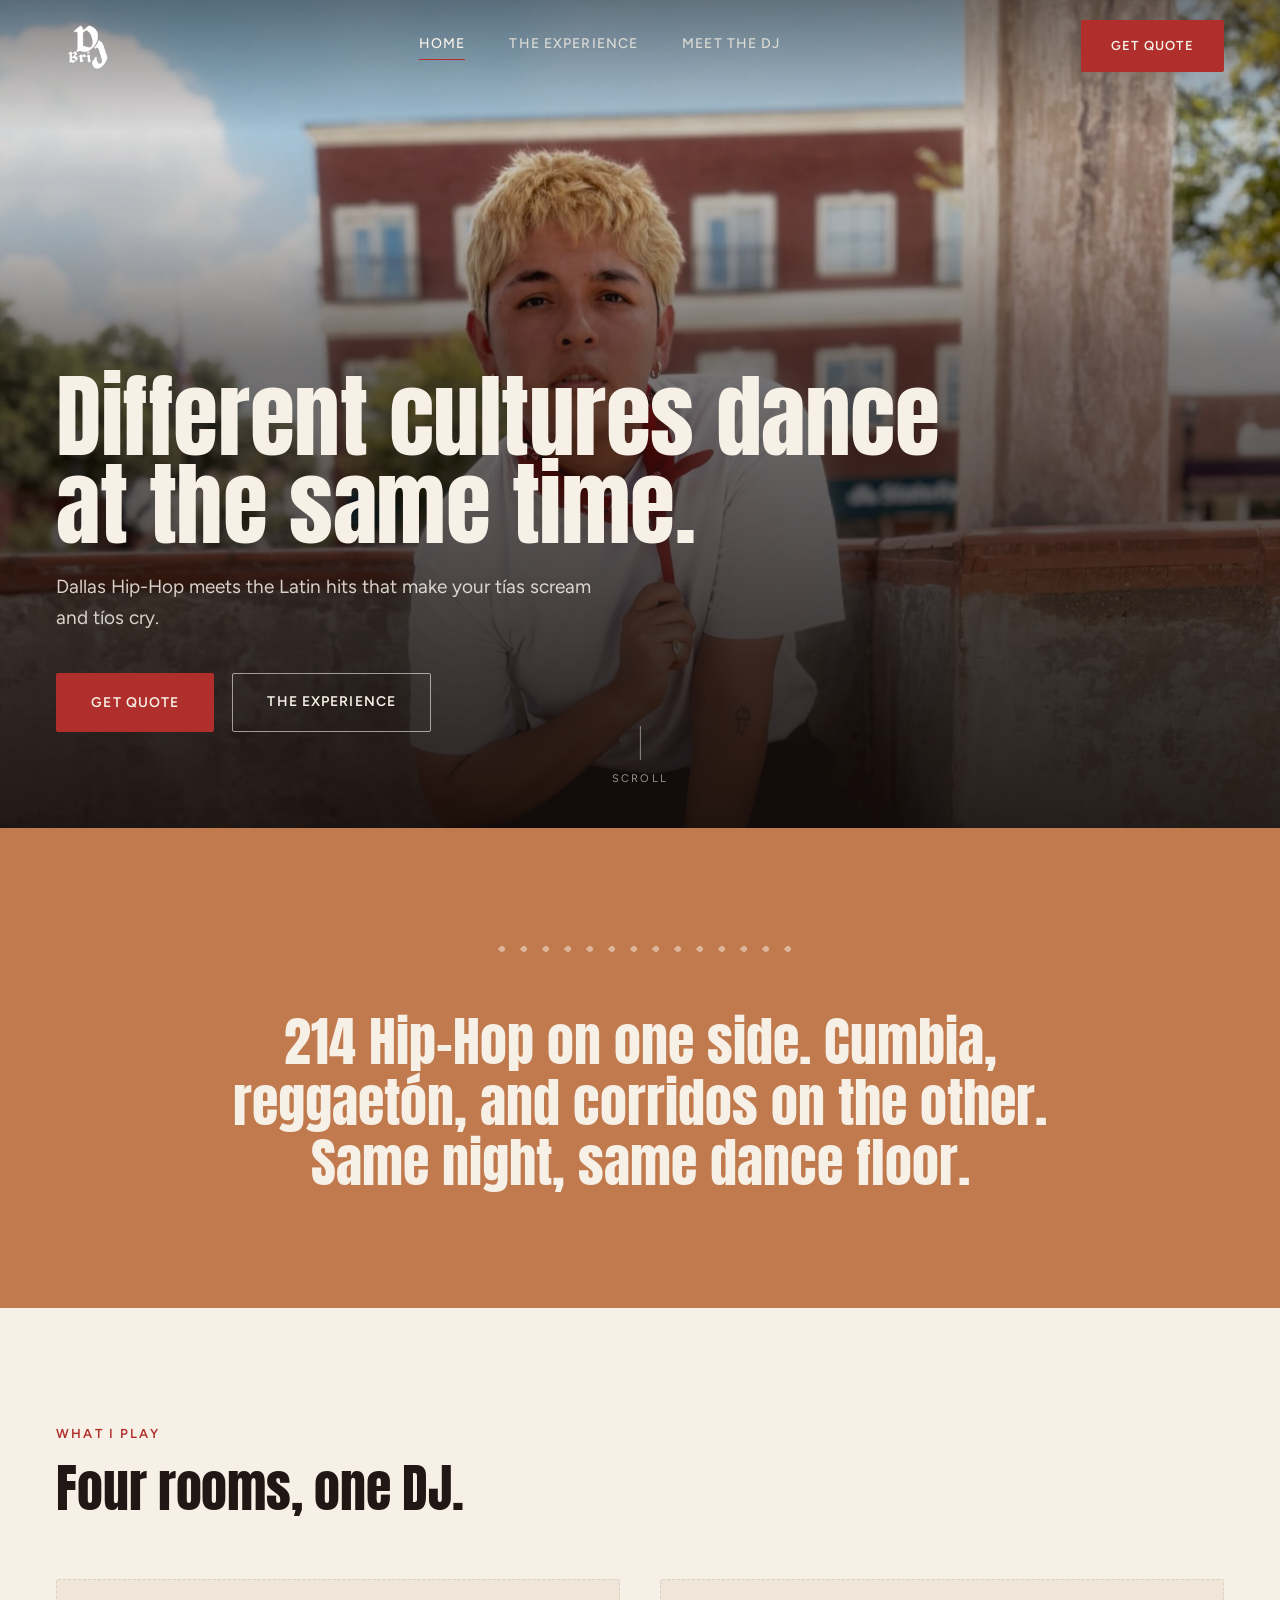
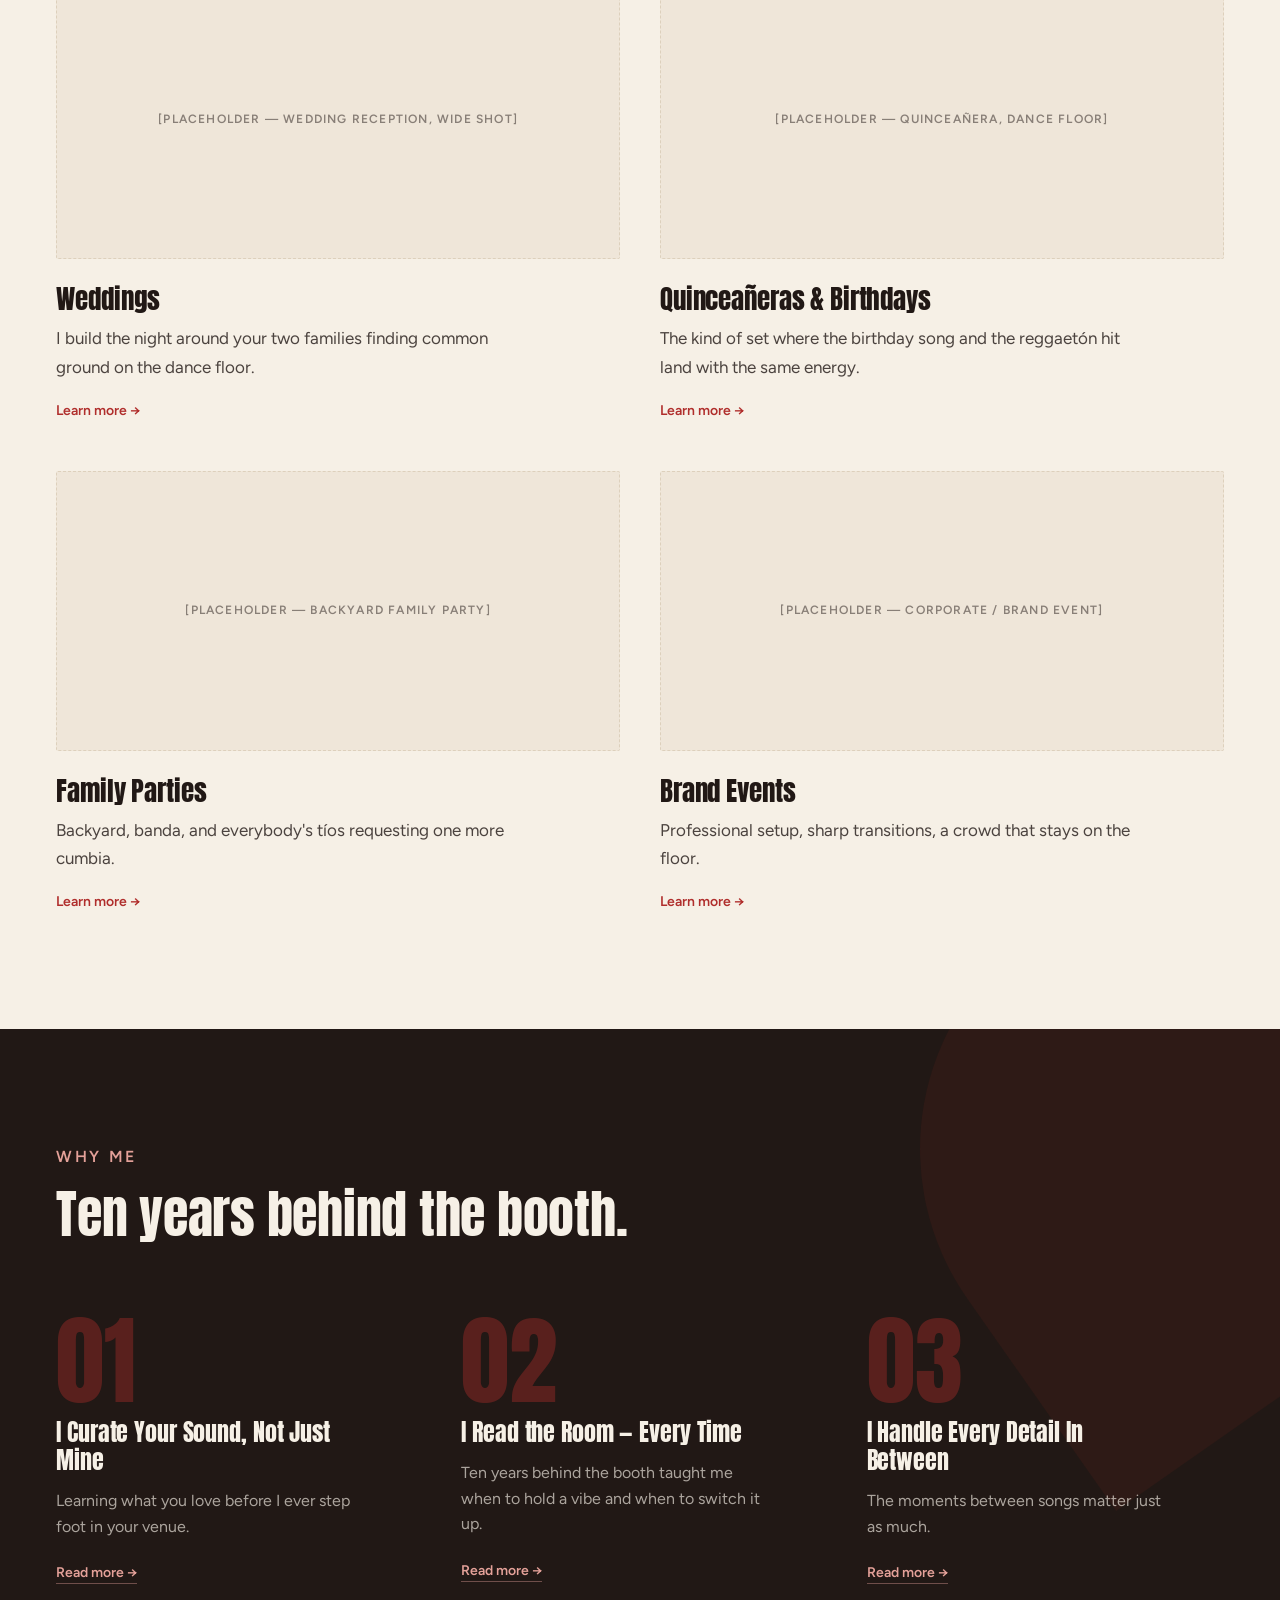
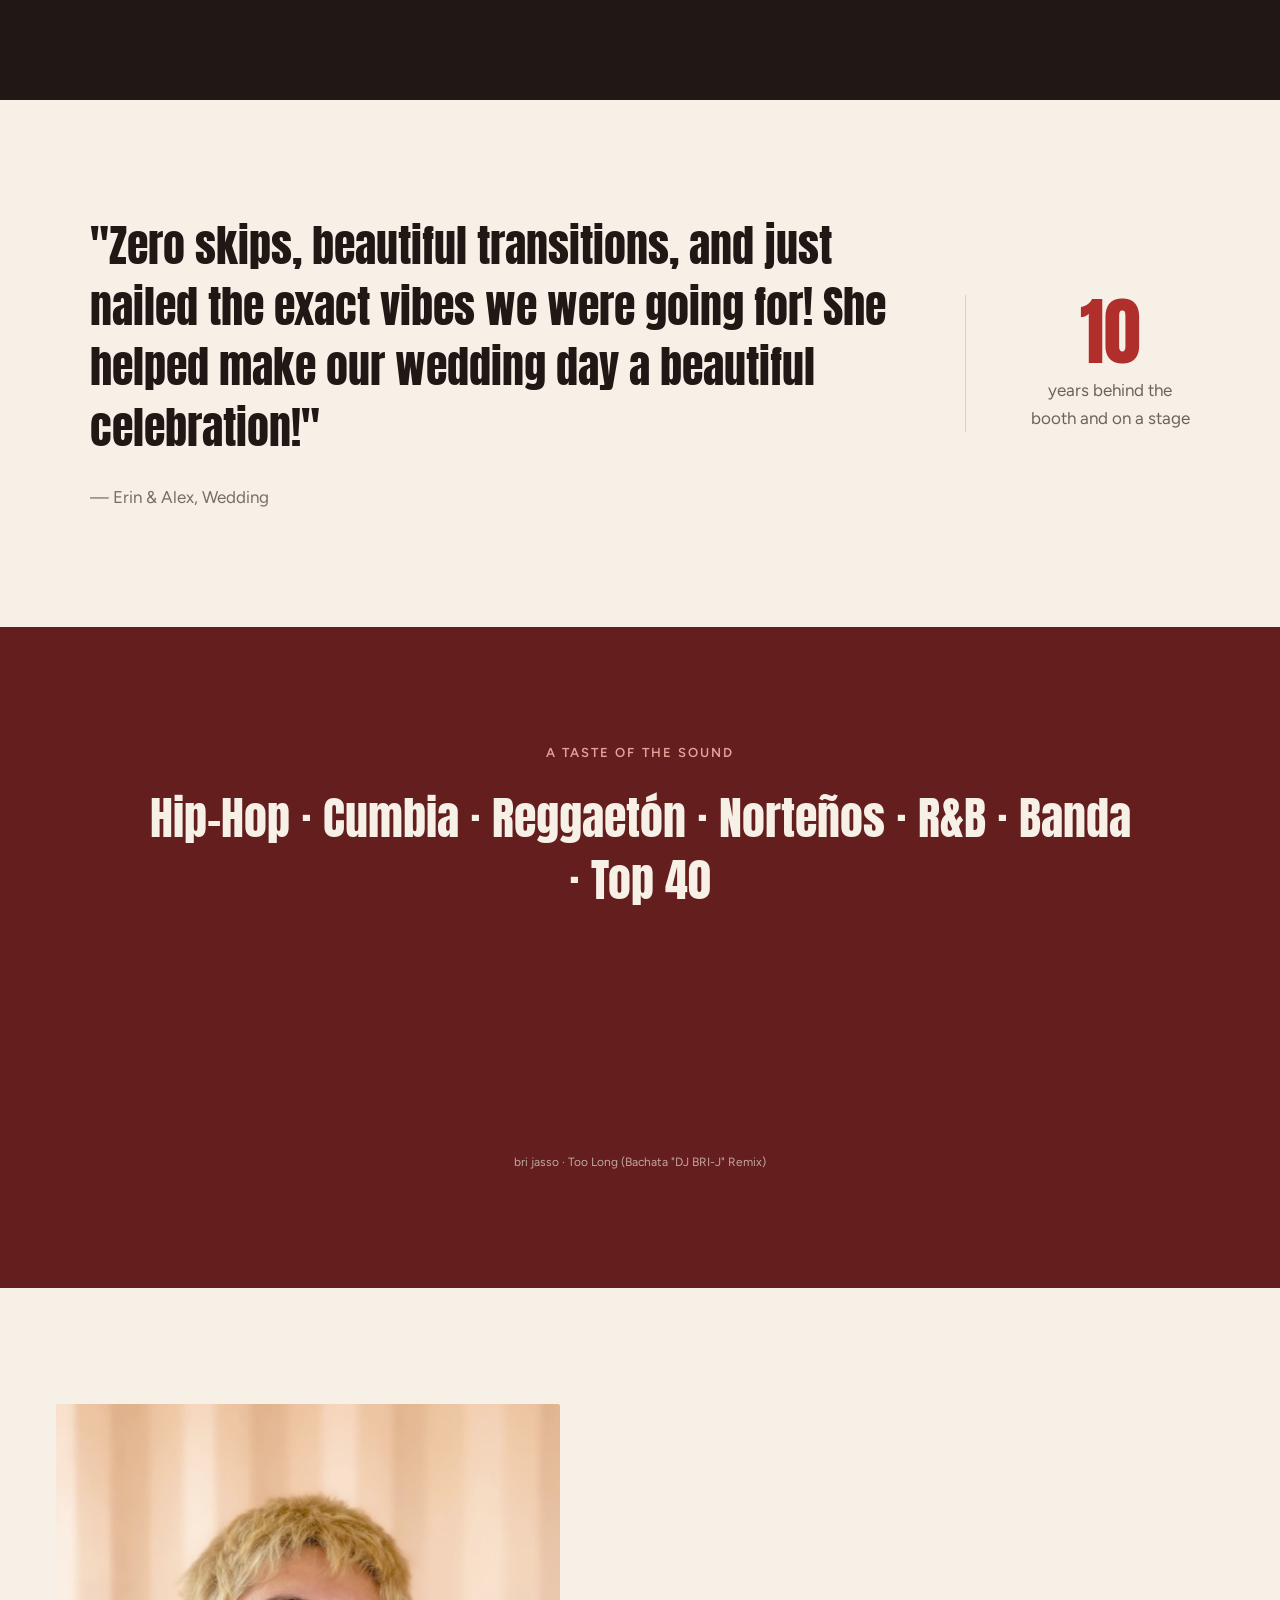
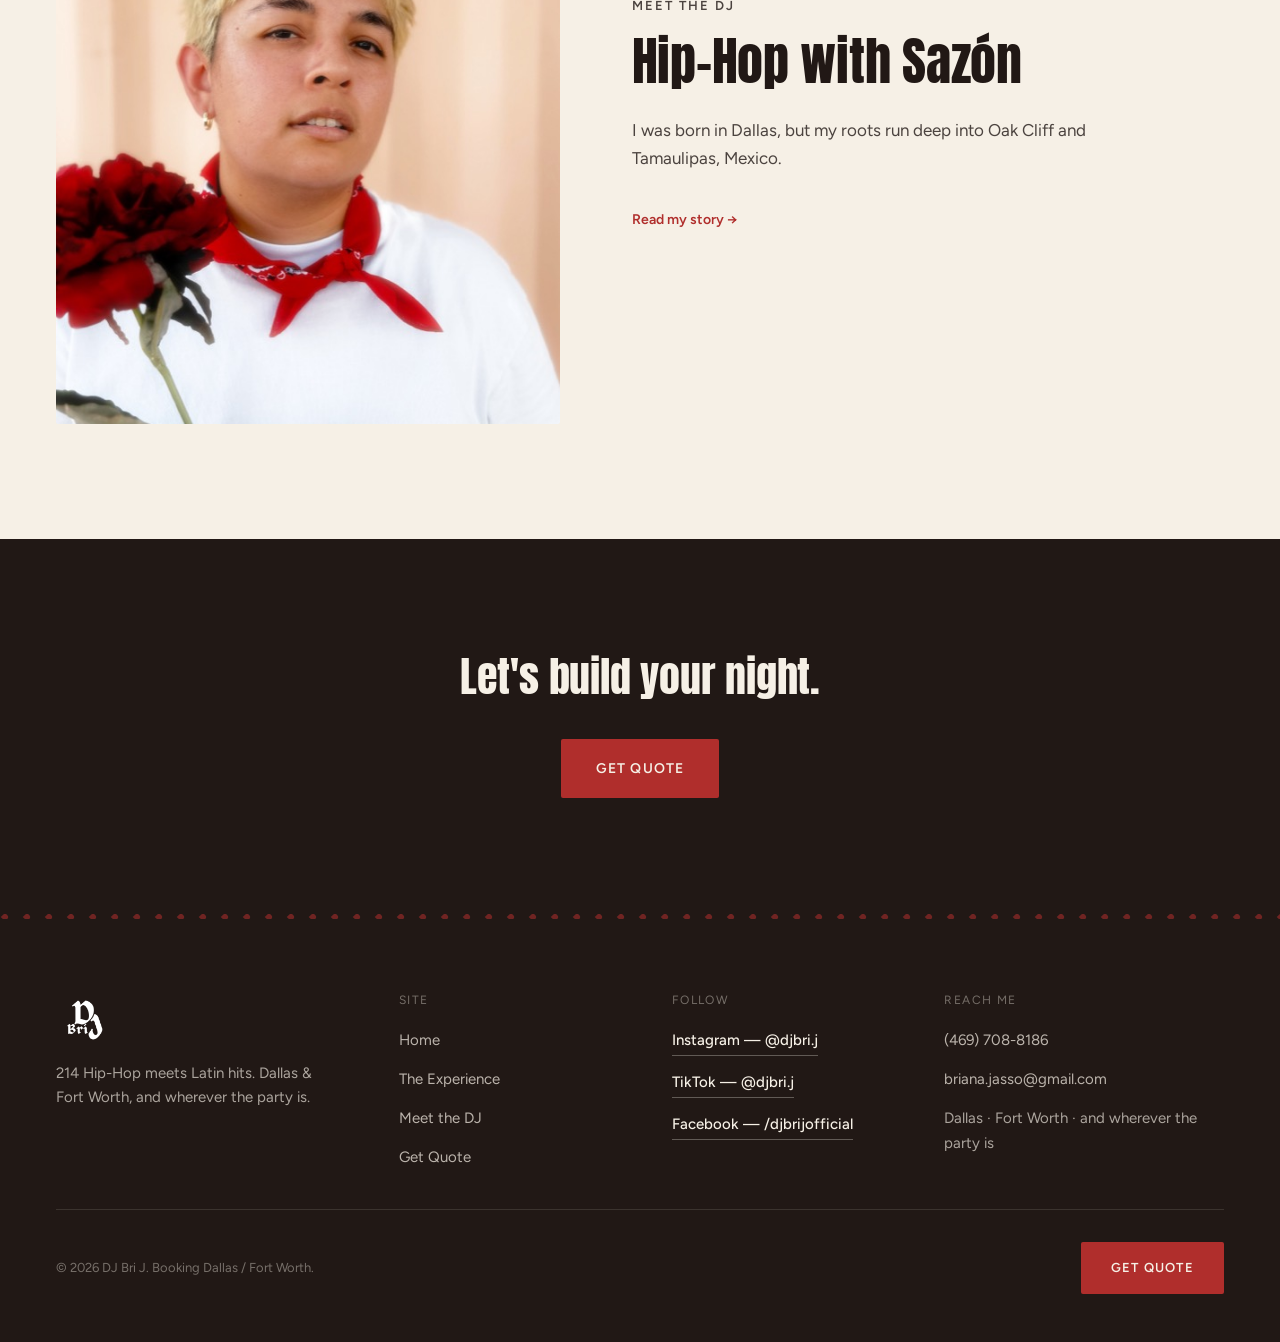
==== commit 124f0c20: "fix: update Why Me item 03 title and description on the home page Change item 03 to "I Handle Every " ====
--- a/docs/index.html
+++ b/docs/index.html
@@ -469,8 +469,8 @@
 
         <article class="djb-reveal">
           <div class="hm-why__n" aria-hidden="true">03</div>
-          <h3 class="djb-h3">I Think Through Every Detail</h3>
-          <p>Lights, sound, setup — considered before your guests walk in.</p>
+          <h3 class="djb-h3">I Handle Every Detail In Between</h3>
+          <p>The moments between songs matter just as much.</p>
           <a class="djb-link-arrow" href="experience/">Read more →</a>
         </article>
 
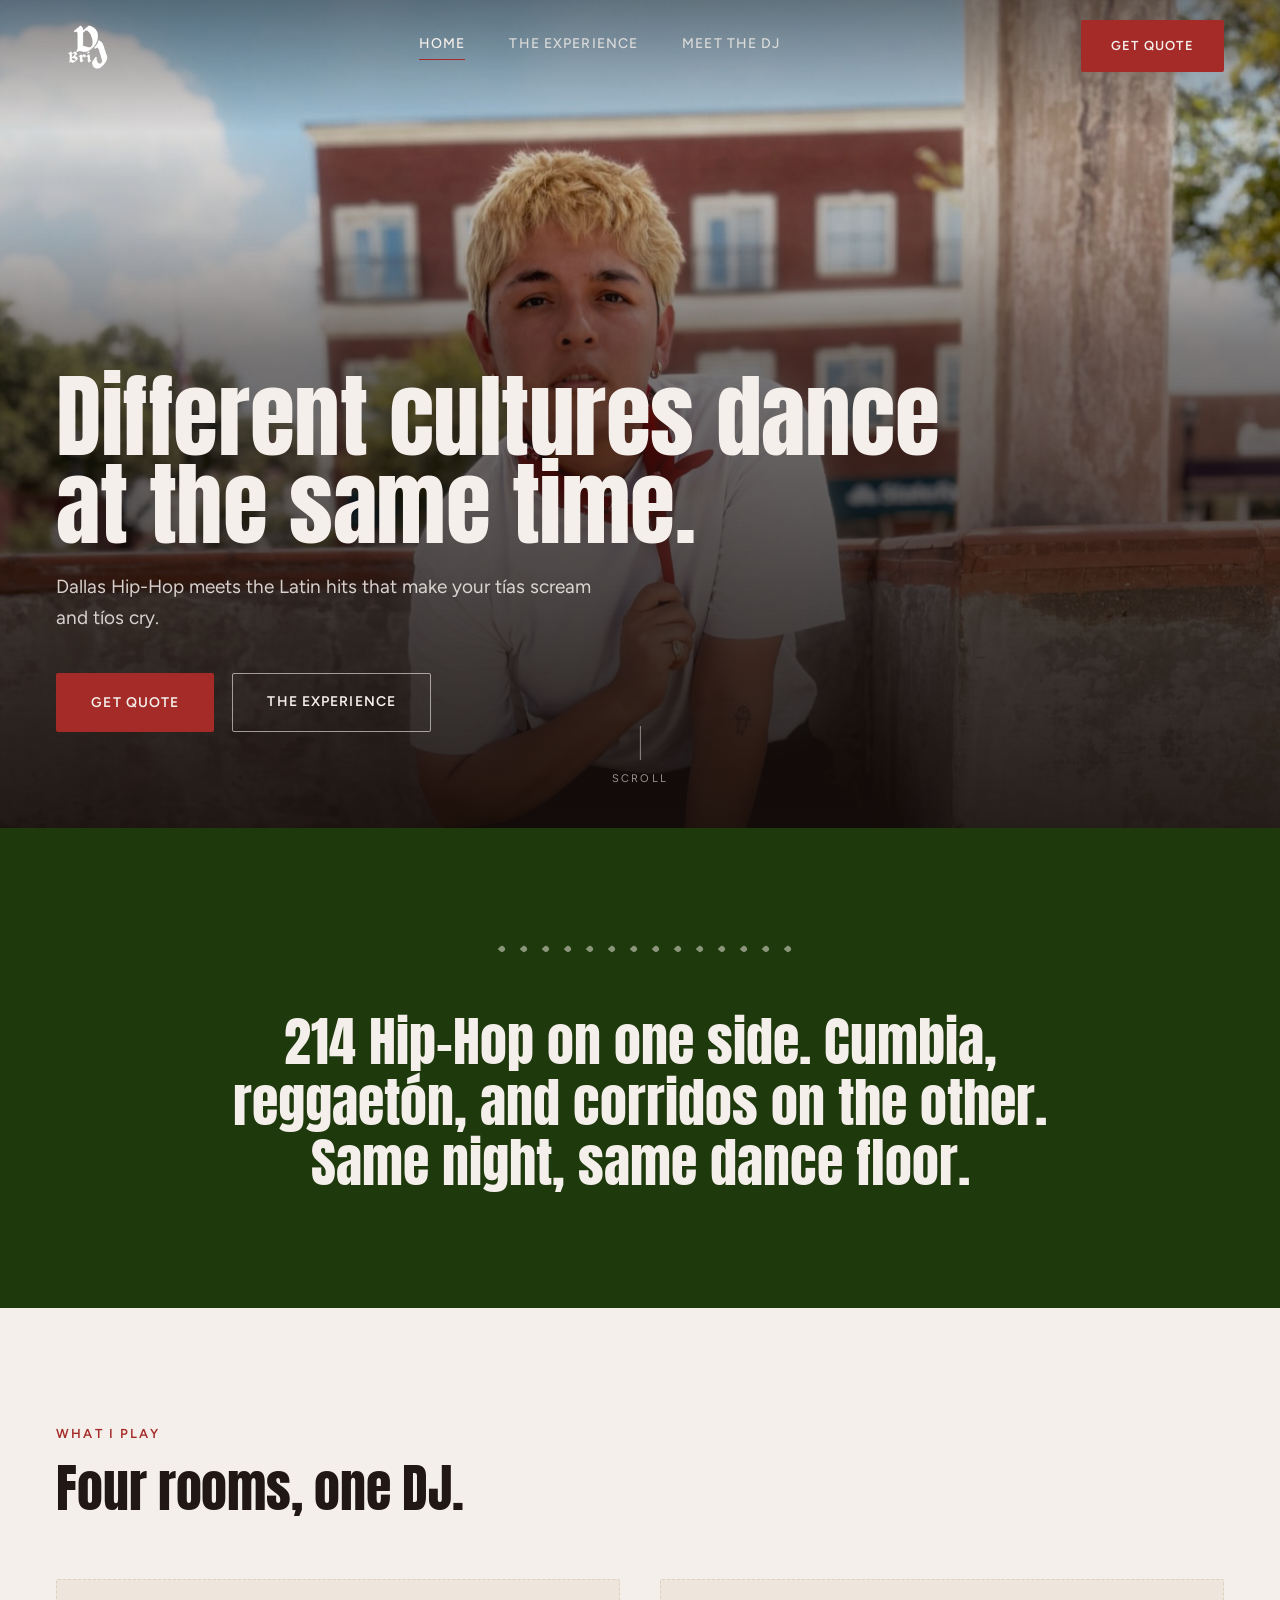
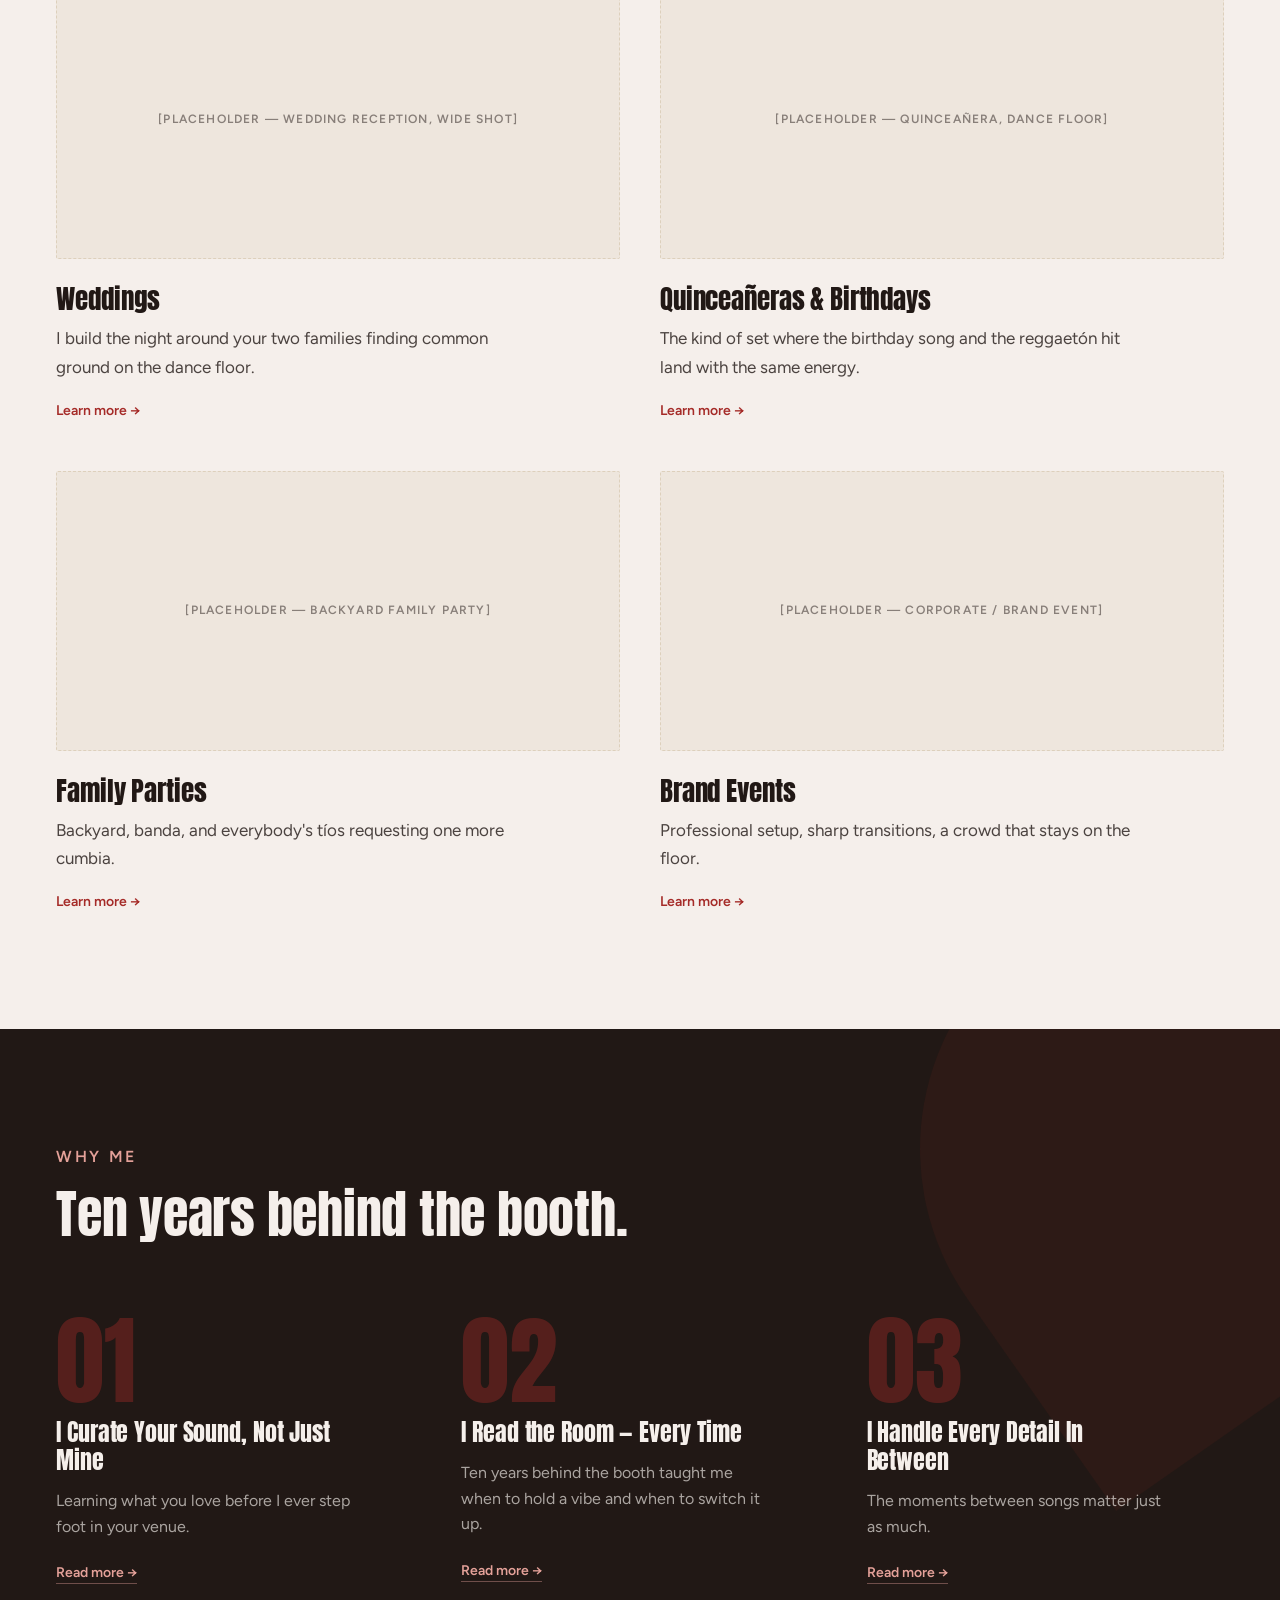
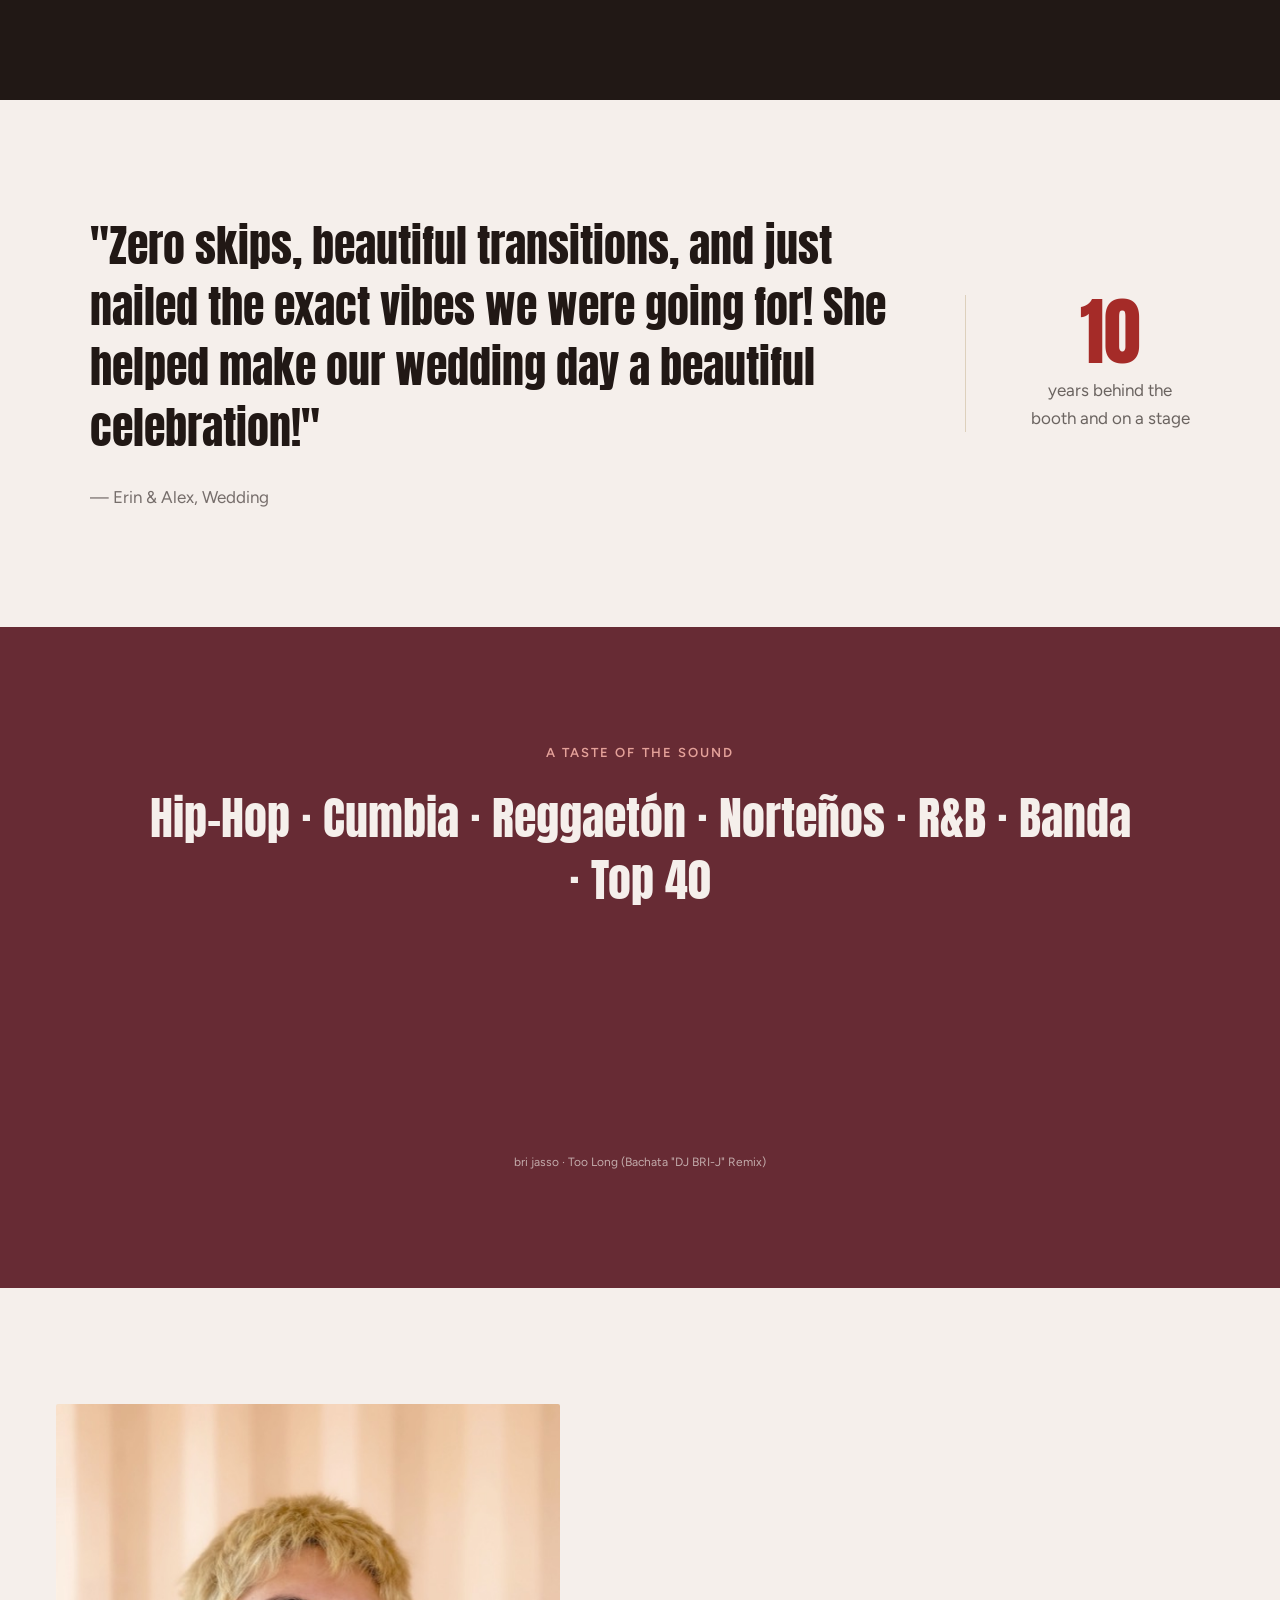
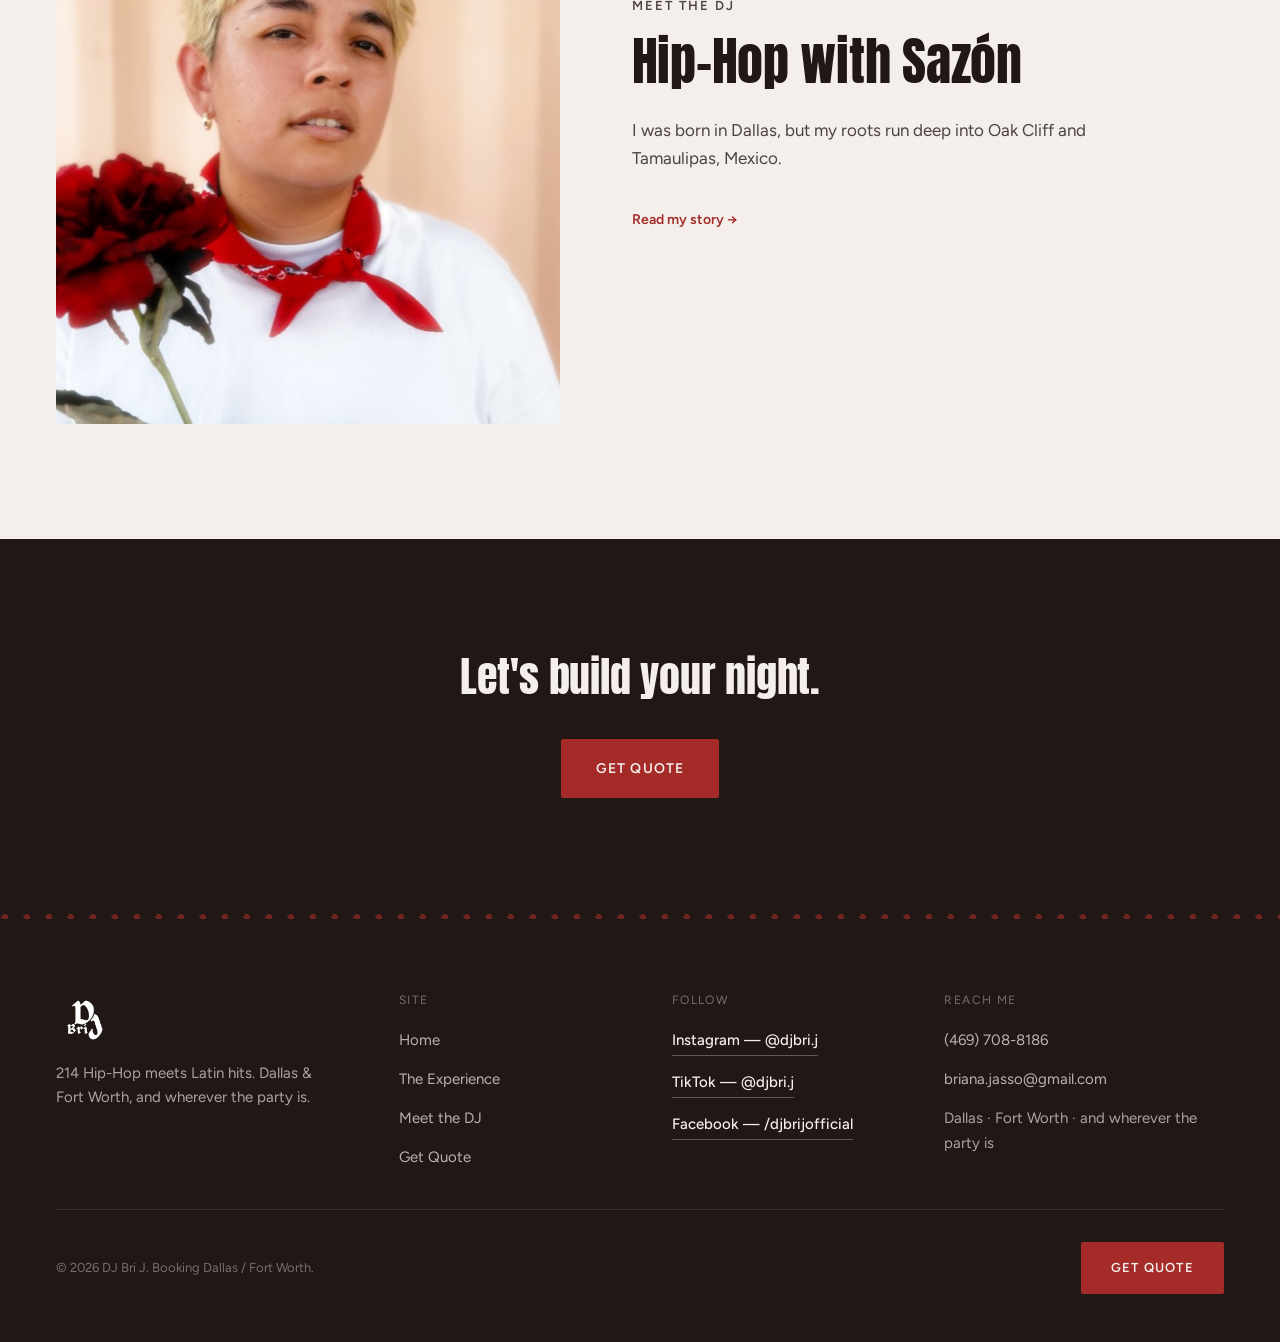
==== commit 924bbbe3: "feat: adopt the brand colour palette and replace the orange with deep green Update the design tokens" ====
--- a/docs/index.html
+++ b/docs/index.html
@@ -158,7 +158,7 @@
     .hm-hero__sub {
       font-size: clamp(17px, 1.6vw, 19px);
       line-height: 1.6;
-      color: rgba(246, 240, 230, 0.85);
+      color: rgba(245, 239, 235, 0.85);
       max-width: 560px;
       margin-top: 24px;
     }
@@ -177,13 +177,13 @@
       display: block;
       width: 1px;
       height: 34px;
-      background: rgba(246, 240, 230, 0.5);
+      background: rgba(245, 239, 235, 0.5);
     }
     .hm-scrollcue span {
       font-size: 11px;
       letter-spacing: 0.2em;
       text-transform: uppercase;
-      color: rgba(246, 240, 230, 0.6);
+      color: rgba(245, 239, 235, 0.6);
     }
 
     .hm-thesis { text-align: center; }
@@ -210,7 +210,7 @@
     .hm-why__drop {
       right: -160px; top: -140px;
       width: 520px; height: 520px;
-      background: rgba(176, 46, 42, 0.09);
+      background: rgba(165, 43, 40, 0.09);
     }
     .hm-why__grid {
       display: grid;
@@ -222,7 +222,7 @@
     .hm-why__n {
       font-family: var(--djb-display);
       font-size: clamp(72px, 7.6vw, 110px);
-      color: rgba(176, 46, 42, 0.4);
+      color: rgba(165, 43, 40, 0.4);
       line-height: 1;
       margin-bottom: 8px;
     }
@@ -399,7 +399,7 @@
   </section>
 
   <!-- THESIS -->
-  <section class="djb-section djb-bg-adobe hm-thesis" aria-label="What I play">
+  <section class="djb-section djb-bg-green hm-thesis" aria-label="What I play">
     <div class="djb-wrap">
       <div class="djb-pip-rule djb-pip-rule--light djb-pip-rule--short" aria-hidden="true"></div>
       <p class="djb-reveal">214 Hip-Hop on one side. Cumbia, reggaetón, and corridos on the other. Same night, same dance floor.</p>
--- a/docs/assets/css/styles.css
+++ b/docs/assets/css/styles.css
@@ -2,17 +2,17 @@
 
 /* ==========================================================================
    DJ BRI J — site-wide tokens and shared components
-   Palette pulled from her own photographs: cotton tee, bandana red,
-   sun-bleached terracotta, warm near-black.
+   Brand palette from Bri's own brand sheet (wine, cream, red, deep green),
+   plus warm neutrals pulled from her photographs.
    ========================================================================== */
 
 :root {
   /* Color */
-  --djb-red:      #B02E2C;  /* Bandana Red — accent only, never a field */
-  --djb-oxblood:  #631E1D;  /* Carnation — hover, deep dark fields */
-  --djb-pressed:  #4A1516;  /* Button active */
-  --djb-cotton:   #F6F0E6;  /* Primary light surface */
-  --djb-adobe:    #C17A4E;  /* Warm mid-tone field */
+  --djb-red:      #A52B28;  /* Brand red — accent only, never a field; never on green (1.8:1) */
+  --djb-oxblood:  #672B34;  /* Brand wine — hover, deep dark fields */
+  --djb-pressed:  #4C1F26;  /* Button active */
+  --djb-cotton:   #F5EFEB;  /* Brand cream — primary light surface */
+  --djb-green:    #1E3A0C;  /* Brand deep green — dark field, cream text only */
   --djb-stucco:   #DDD0BC;  /* Neutral, dividers, borders */
   --djb-ink:      #211815;  /* Body copy, dark sections */
   --djb-rose:     #E4A199;  /* Accent on dark only */
@@ -21,8 +21,8 @@
 
   --djb-ink-70: rgba(33, 24, 21, 0.7);
   --djb-ink-60: rgba(33, 24, 21, 0.6);
-  --djb-cotton-80: rgba(246, 240, 230, 0.8);
-  --djb-cotton-65: rgba(246, 240, 230, 0.65);
+  --djb-cotton-80: rgba(245, 239, 235, 0.8);
+  --djb-cotton-65: rgba(245, 239, 235, 0.65);
 
   /* Type */
   --djb-display: 'Anton', 'Arial Narrow', sans-serif;
@@ -102,7 +102,7 @@
 .djb-bg-cotton  { background: var(--djb-cotton); }
 .djb-bg-ink     { background: var(--djb-ink);    color: var(--djb-cotton); }
 .djb-bg-oxblood { background: var(--djb-oxblood); color: var(--djb-cotton); }
-.djb-bg-adobe   { background: var(--djb-adobe);  color: var(--djb-cotton); }
+.djb-bg-green   { background: var(--djb-green);  color: var(--djb-cotton); }
 .djb-bg-stucco  { background: var(--djb-stucco); }
 
 /* --------------------------------------------------------------------------
@@ -137,7 +137,7 @@
 }
 .djb-bg-ink .djb-eyebrow,
 .djb-bg-oxblood .djb-eyebrow { color: var(--djb-rose); }
-.djb-bg-adobe .djb-eyebrow { color: var(--djb-cotton); }
+.djb-bg-green .djb-eyebrow { color: var(--djb-cotton); }
 
 .djb-body     { font-size: 17px; line-height: 1.65; }
 .djb-body-l   { font-size: clamp(17px, 1.4vw, 19px); line-height: 1.7; }
@@ -184,12 +184,12 @@
 .djb-btn-ghost {
   color: var(--djb-cotton);
   background: transparent;
-  border-color: rgba(246, 240, 230, 0.6);
+  border-color: rgba(245, 239, 235, 0.6);
   padding: 16px 34px;
 }
 .djb-btn-ghost:hover {
   border-color: var(--djb-cotton);
-  background: rgba(246, 240, 230, 0.08);
+  background: rgba(245, 239, 235, 0.08);
   color: var(--djb-cotton);
 }
 
@@ -280,9 +280,9 @@
   line-height: 1.6;
 }
 .djb-ph--on-dark {
-  border-color: rgba(246, 240, 230, 0.28);
-  background: rgba(246, 240, 230, 0.06);
-  color: rgba(246, 240, 230, 0.5);
+  border-color: rgba(245, 239, 235, 0.28);
+  background: rgba(245, 239, 235, 0.06);
+  color: rgba(245, 239, 235, 0.5);
 }
 
 /* --------------------------------------------------------------------------
@@ -358,7 +358,7 @@
   border-bottom-color: transparent;
 }
 .djb-header--overlay .djb-header__logo img { filter: none; }
-.djb-header--overlay .djb-nav a { color: rgba(246, 240, 230, 0.78); }
+.djb-header--overlay .djb-nav a { color: rgba(245, 239, 235, 0.78); }
 .djb-header--overlay .djb-nav a:hover,
 .djb-header--overlay .djb-nav a[aria-current='page'] { color: var(--djb-cotton); }
 .djb-header--overlay .djb-burger span { background: var(--djb-cotton); }
@@ -513,11 +513,11 @@
   font-size: 12px;
   letter-spacing: 0.12em;
   text-transform: uppercase;
-  color: rgba(246, 240, 230, 0.4);
+  color: rgba(245, 239, 235, 0.4);
   margin-bottom: 4px;
 }
 .djb-footer a.djb-foot-link {
-  color: rgba(246, 240, 230, 0.72);
+  color: rgba(245, 239, 235, 0.72);
   text-decoration: none;
   font-size: 15px;
   transition: color 0.2s var(--djb-ease);
@@ -529,7 +529,7 @@
   text-decoration: none;
   font-size: 15px;
   font-weight: 500;
-  border-bottom: 1px solid rgba(246, 240, 230, 0.3);
+  border-bottom: 1px solid rgba(245, 239, 235, 0.3);
   padding-bottom: 2px;
   align-self: flex-start;
   transition: color 0.2s var(--djb-ease), border-color 0.2s var(--djb-ease);
@@ -541,7 +541,7 @@
 .djb-footer__divider {
   max-width: var(--djb-max);
   margin: 0 auto;
-  border-top: 1px solid rgba(246, 240, 230, 0.12);
+  border-top: 1px solid rgba(245, 239, 235, 0.12);
   margin-inline: var(--djb-gutter);
 }
 
@@ -555,7 +555,7 @@
   gap: 24px;
   flex-wrap: wrap;
 }
-.djb-footer__copy { font-size: 13px; color: rgba(246, 240, 230, 0.4); }
+.djb-footer__copy { font-size: 13px; color: rgba(245, 239, 235, 0.4); }
 
 /* --------------------------------------------------------------------------
    Shared content components
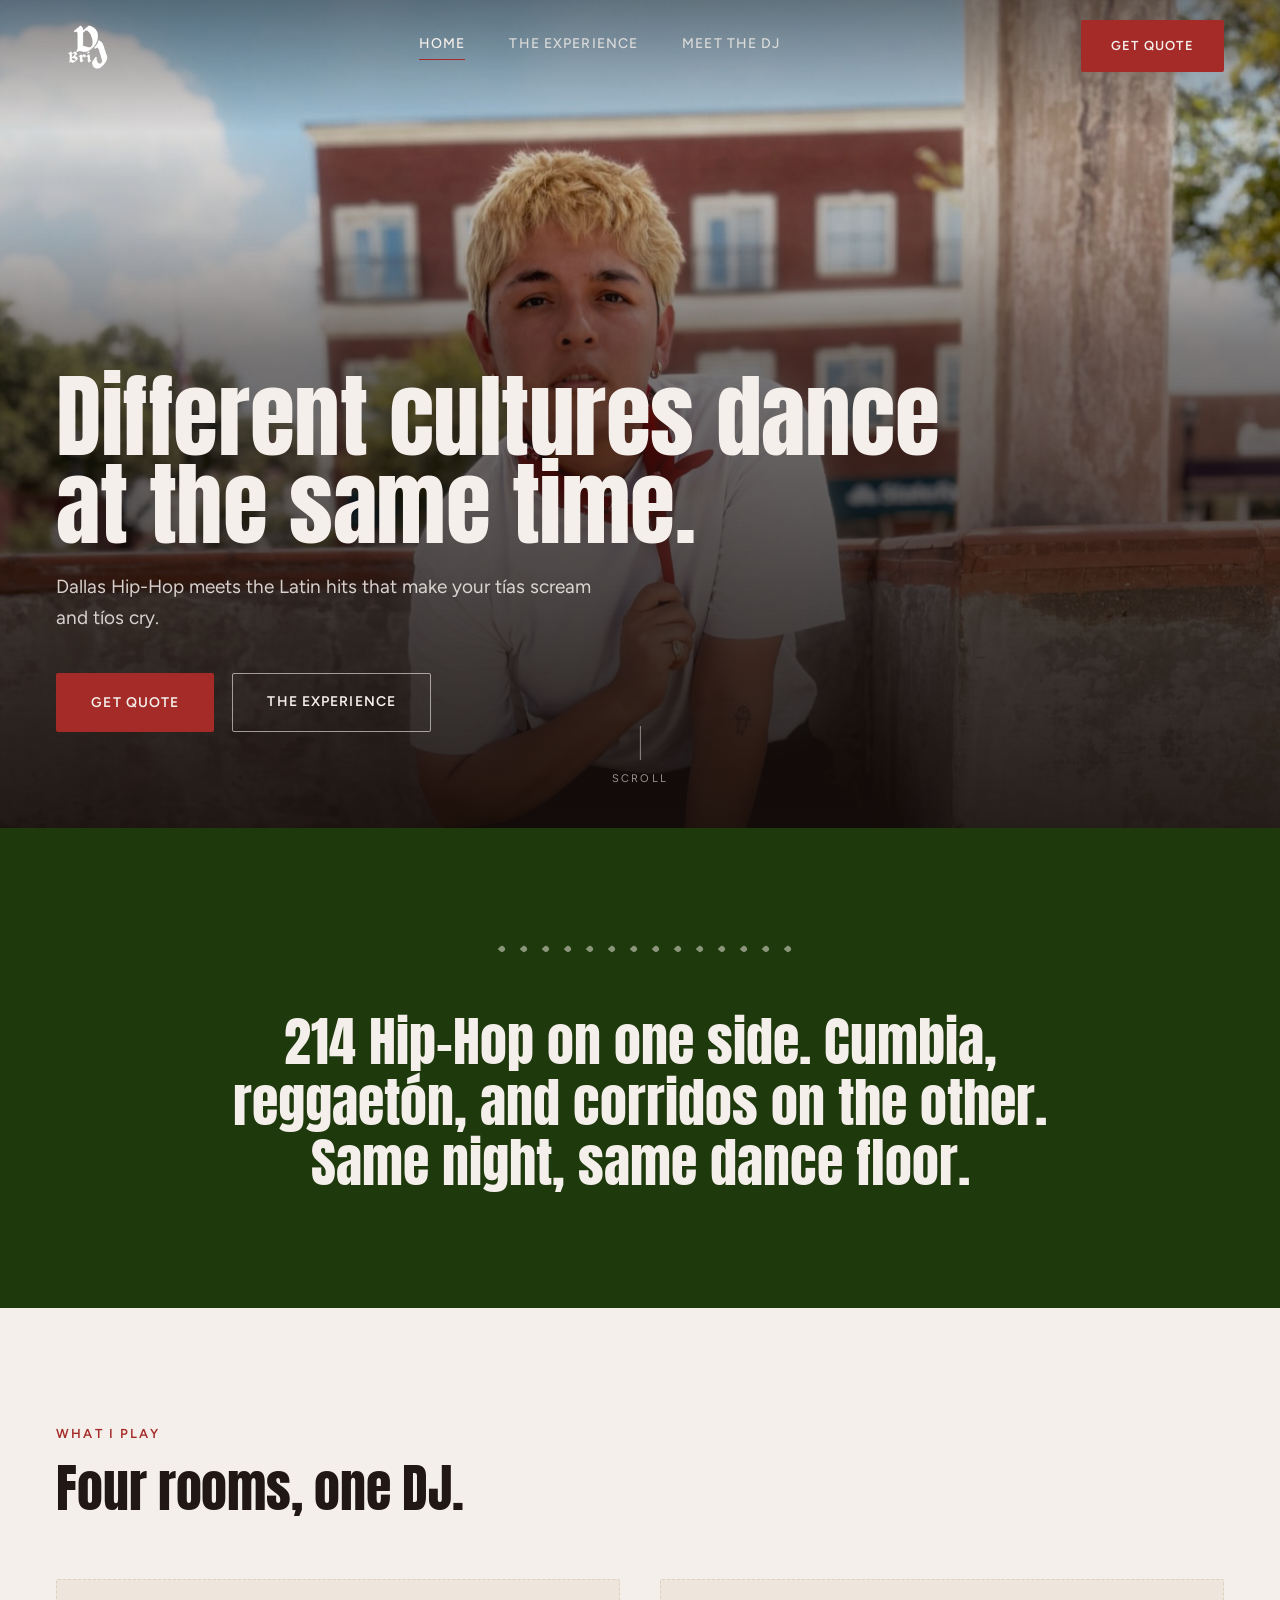
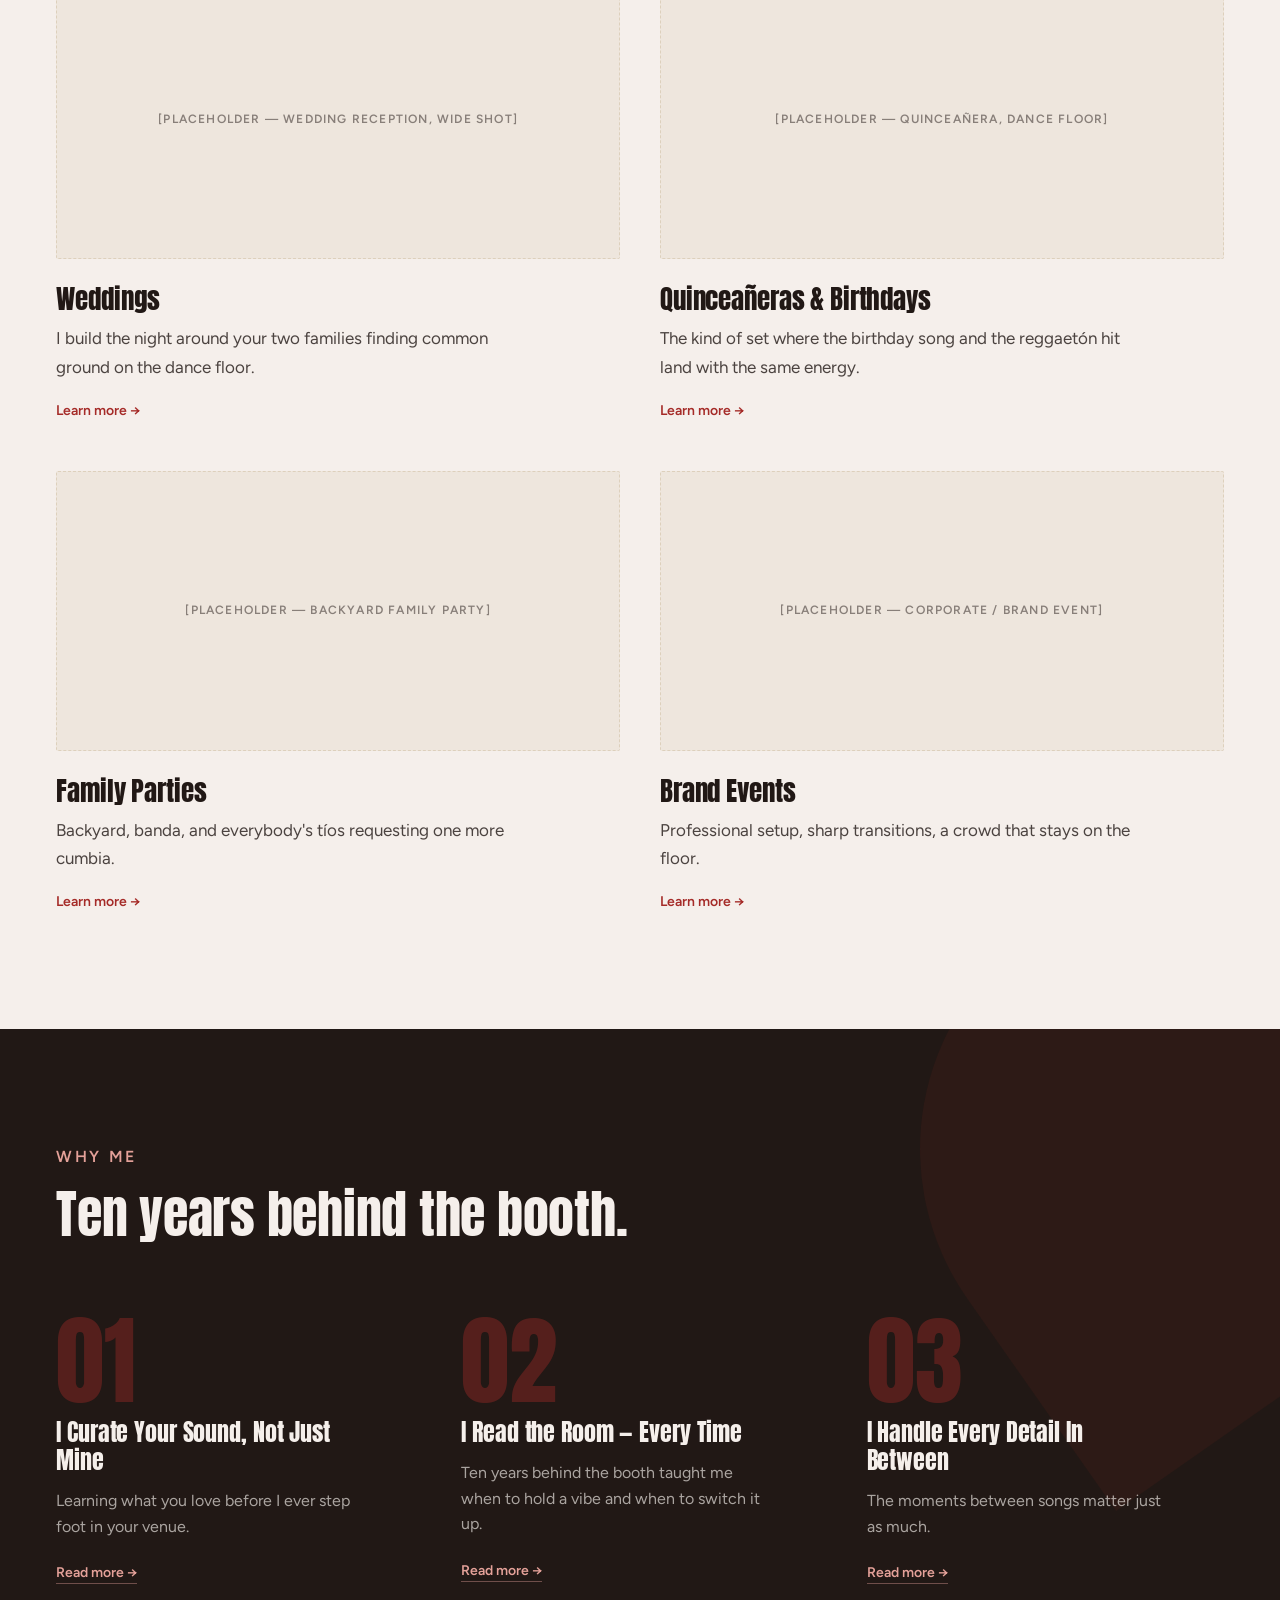
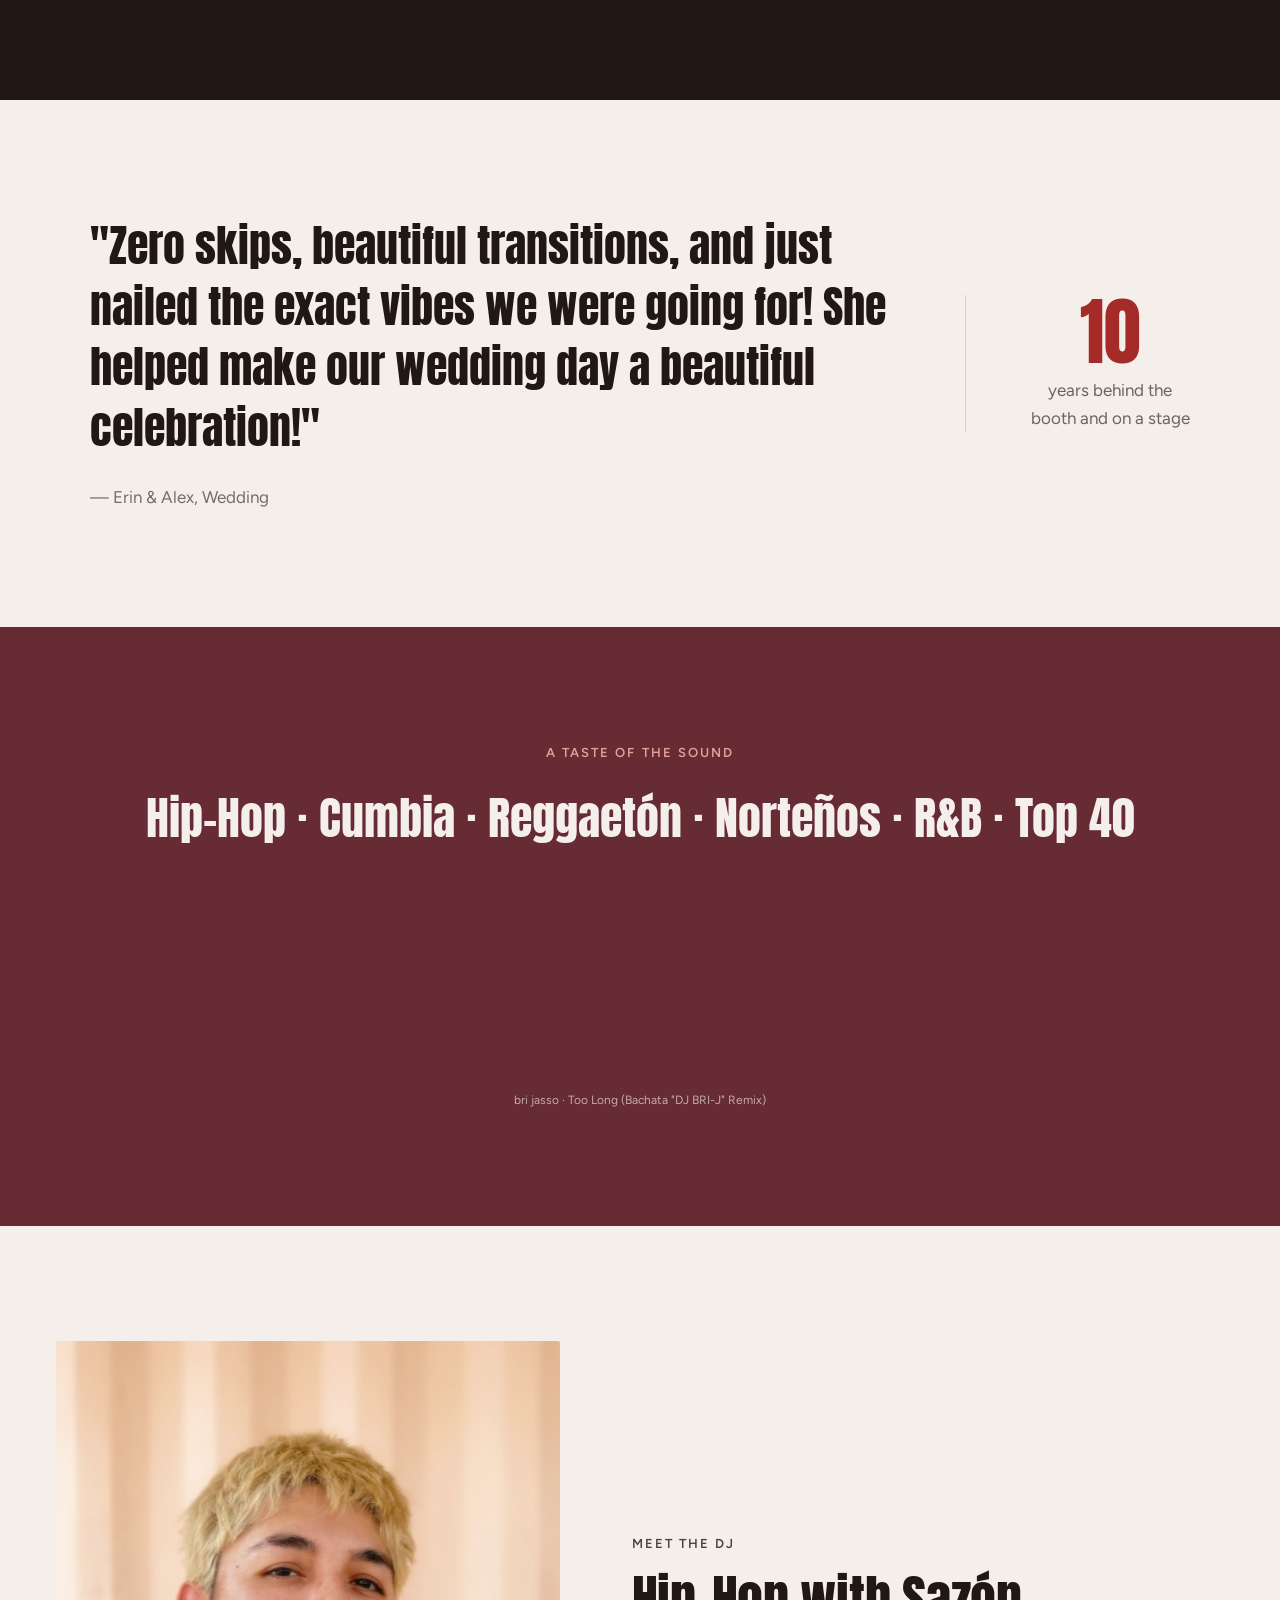
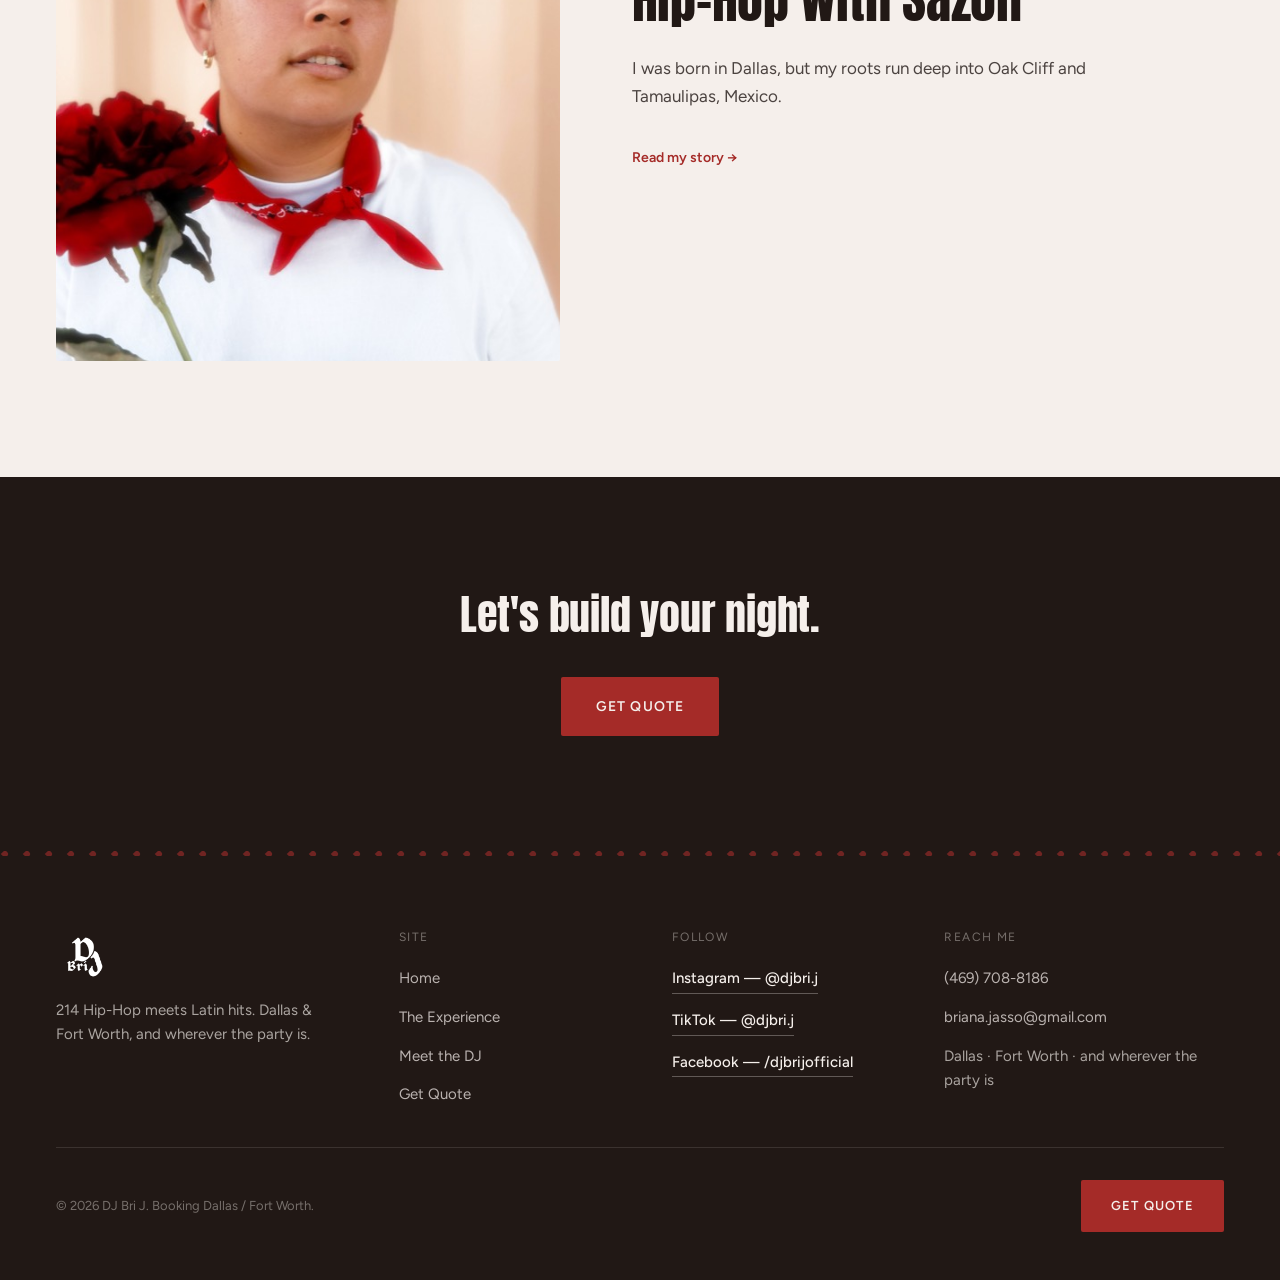
==== commit d0bb7361: "fix: remove Banda from the Taste of the Sound genre list Co-Authored-By: Claude Sonnet 5 <noreply@an" ====
--- a/docs/index.html
+++ b/docs/index.html
@@ -498,7 +498,7 @@
   <section class="djb-section djb-bg-oxblood hm-sound" aria-labelledby="hm-sound-h">
     <div class="djb-wrap">
       <p class="djb-eyebrow" id="hm-sound-h">A Taste of the Sound</p>
-      <p class="hm-sound__crate djb-reveal">Hip-Hop · Cumbia · Reggaetón · Norteños · R&amp;B · Banda · Top 40</p>
+      <p class="hm-sound__crate djb-reveal">Hip-Hop · Cumbia · Reggaetón · Norteños · R&amp;B · Top 40</p>
       <div class="hm-sound__embed djb-reveal">
         <iframe title="Too Long (Bachata &quot;DJ BRI-J&quot; Remix) by bri jasso on SoundCloud"
                 width="100%" height="166" scrolling="no" frameborder="no" loading="lazy"
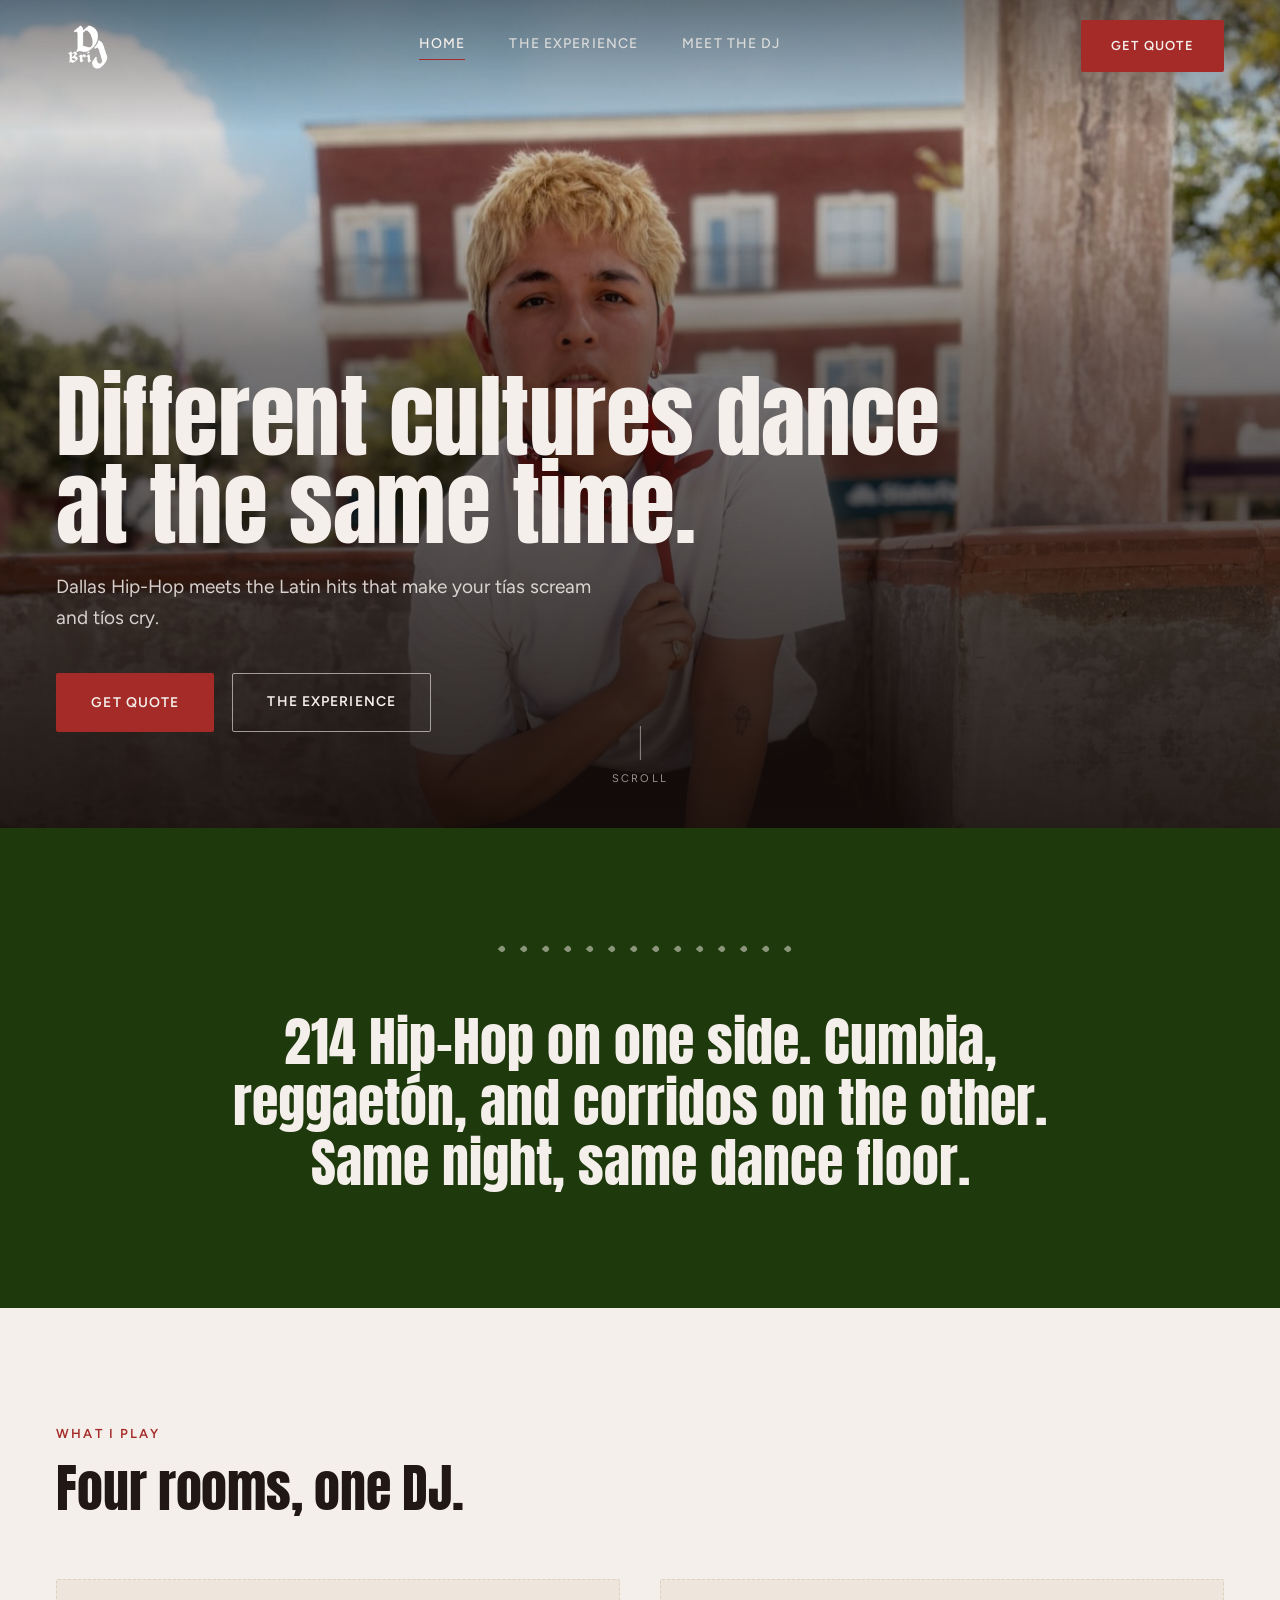
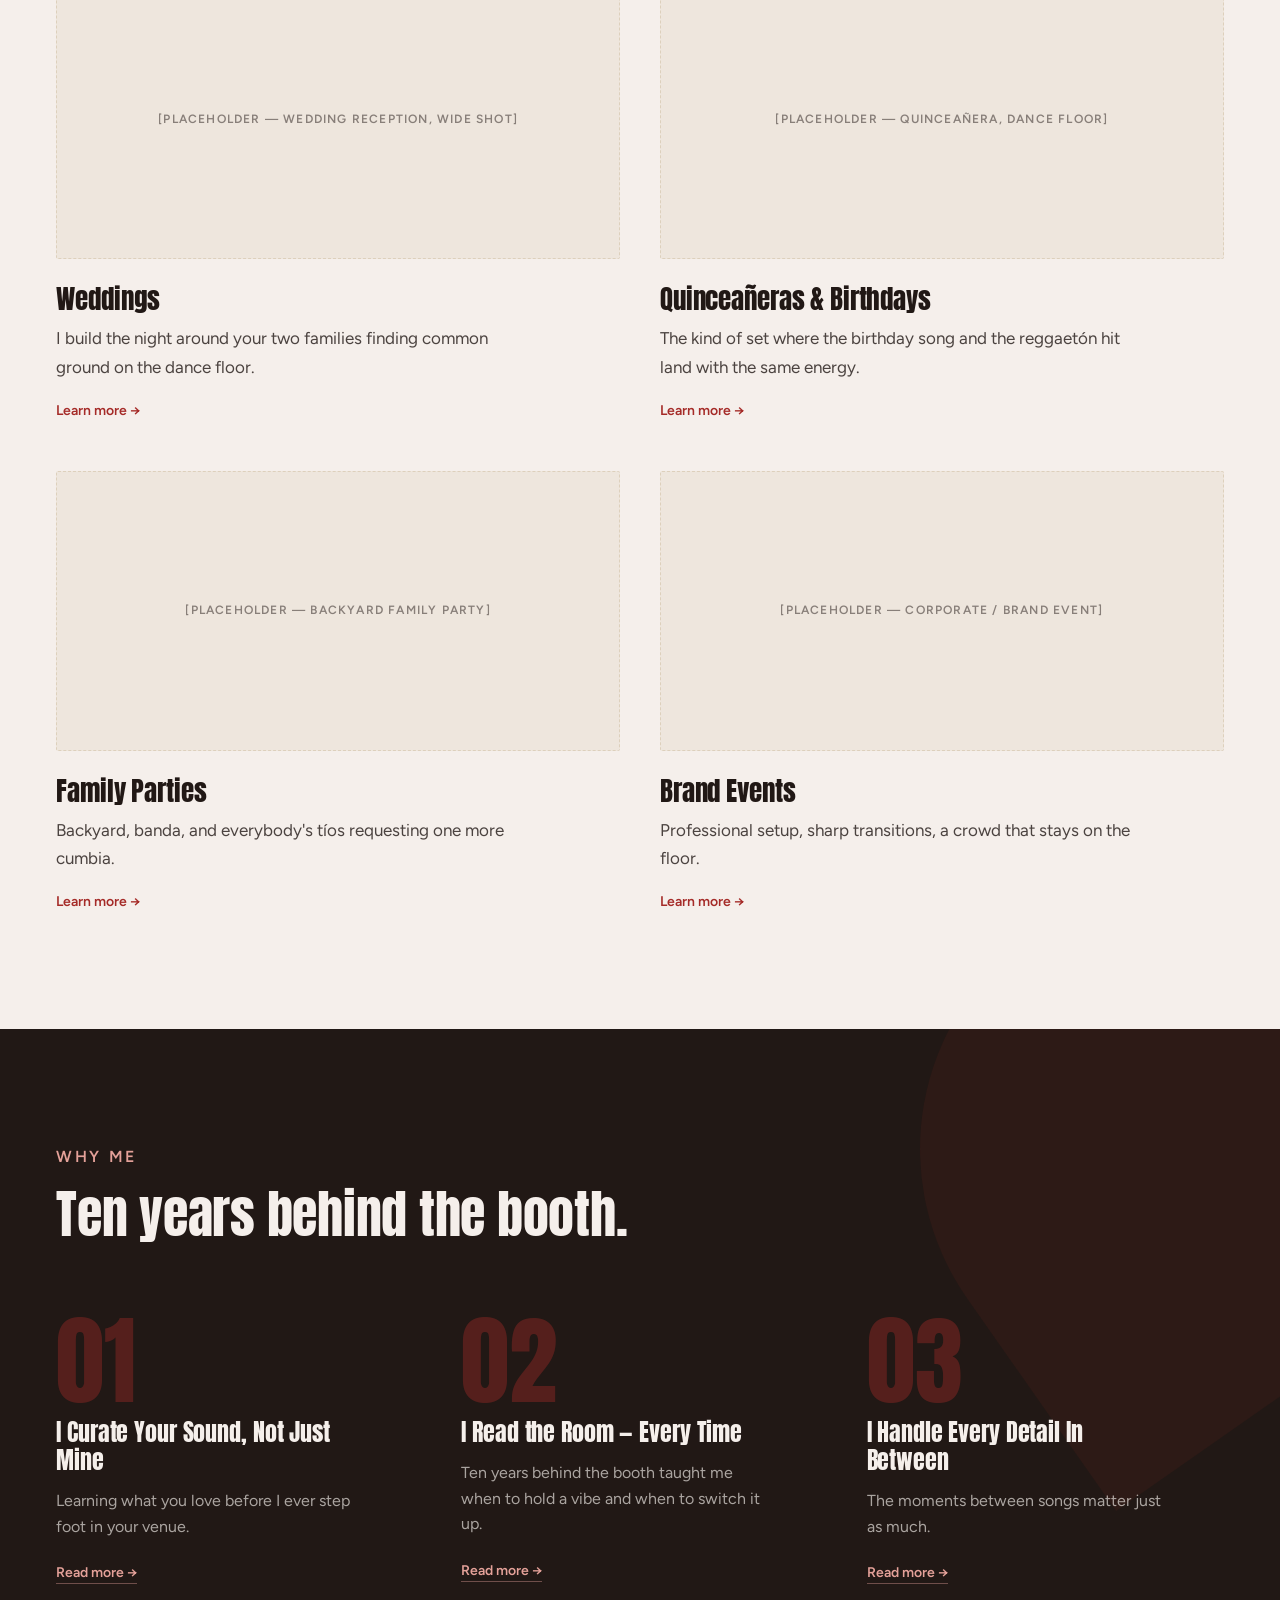
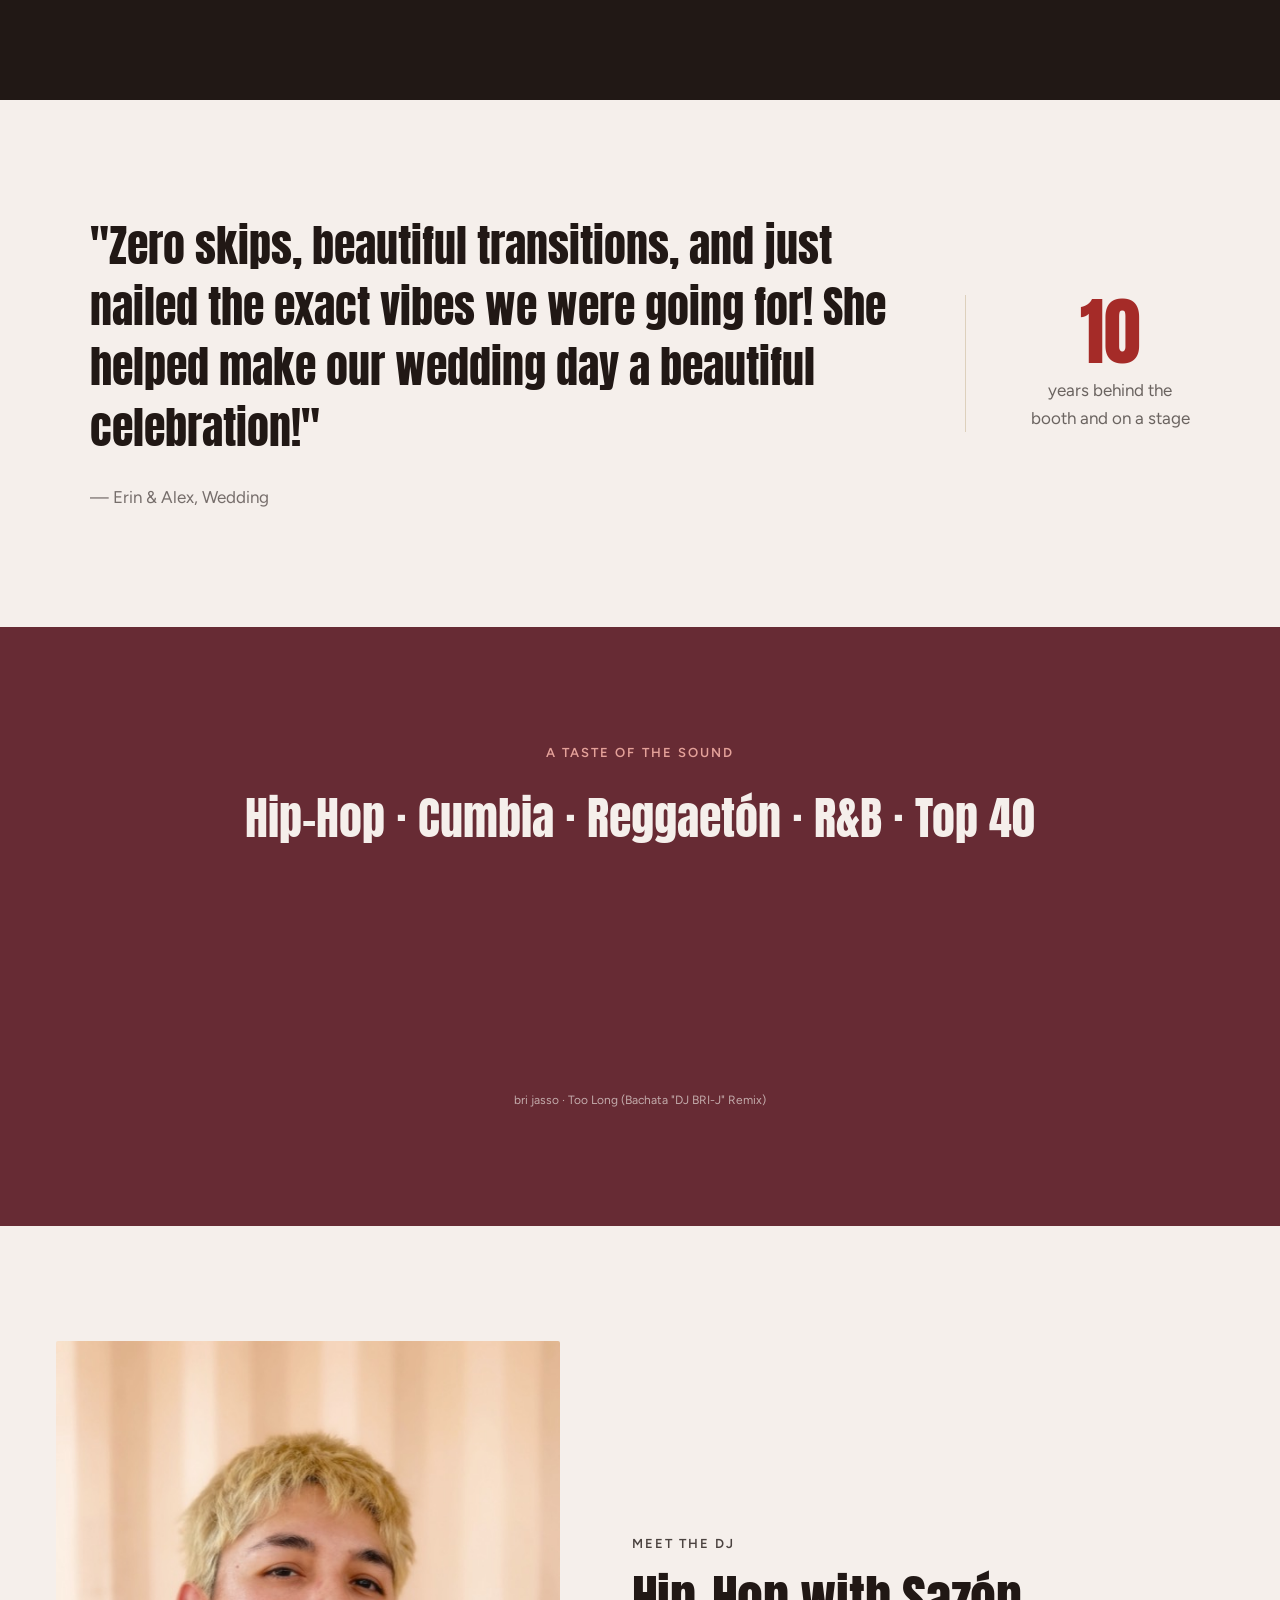
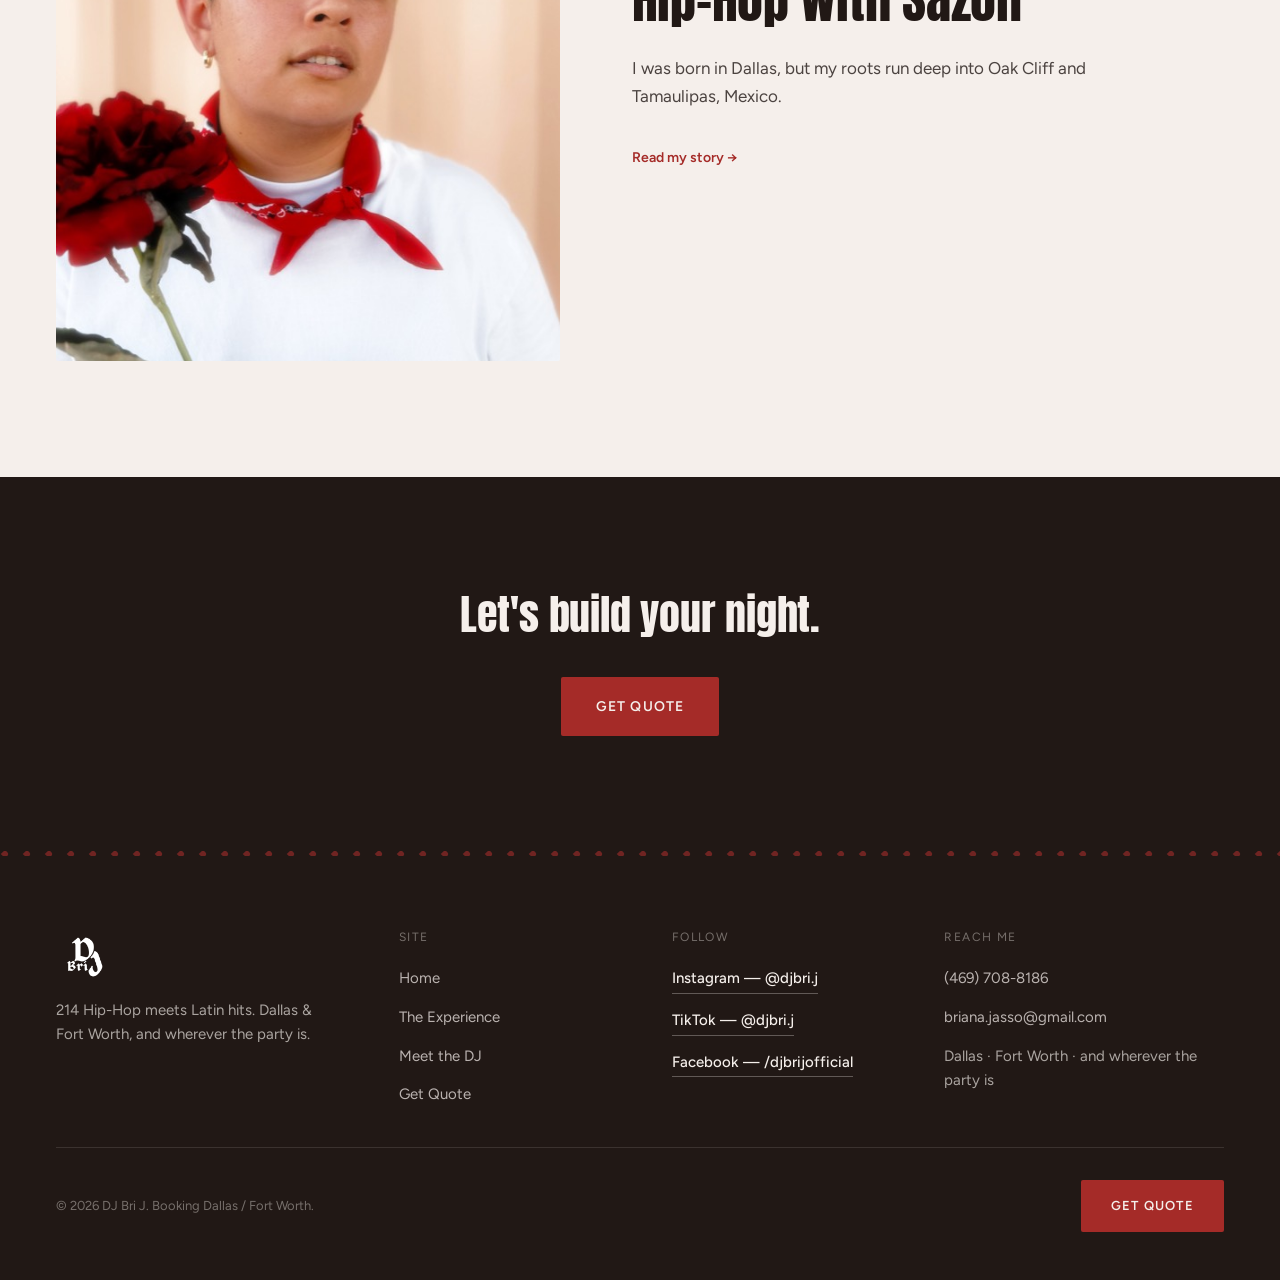
==== commit d10b7c2f: "fix: remove Norteños from the Taste of the Sound genre list Co-Authored-By: Claude Sonnet 5 <noreply" ====
--- a/docs/index.html
+++ b/docs/index.html
@@ -498,7 +498,7 @@
   <section class="djb-section djb-bg-oxblood hm-sound" aria-labelledby="hm-sound-h">
     <div class="djb-wrap">
       <p class="djb-eyebrow" id="hm-sound-h">A Taste of the Sound</p>
-      <p class="hm-sound__crate djb-reveal">Hip-Hop · Cumbia · Reggaetón · Norteños · R&amp;B · Top 40</p>
+      <p class="hm-sound__crate djb-reveal">Hip-Hop · Cumbia · Reggaetón · R&amp;B · Top 40</p>
       <div class="hm-sound__embed djb-reveal">
         <iframe title="Too Long (Bachata &quot;DJ BRI-J&quot; Remix) by bri jasso on SoundCloud"
                 width="100%" height="166" scrolling="no" frameborder="no" loading="lazy"
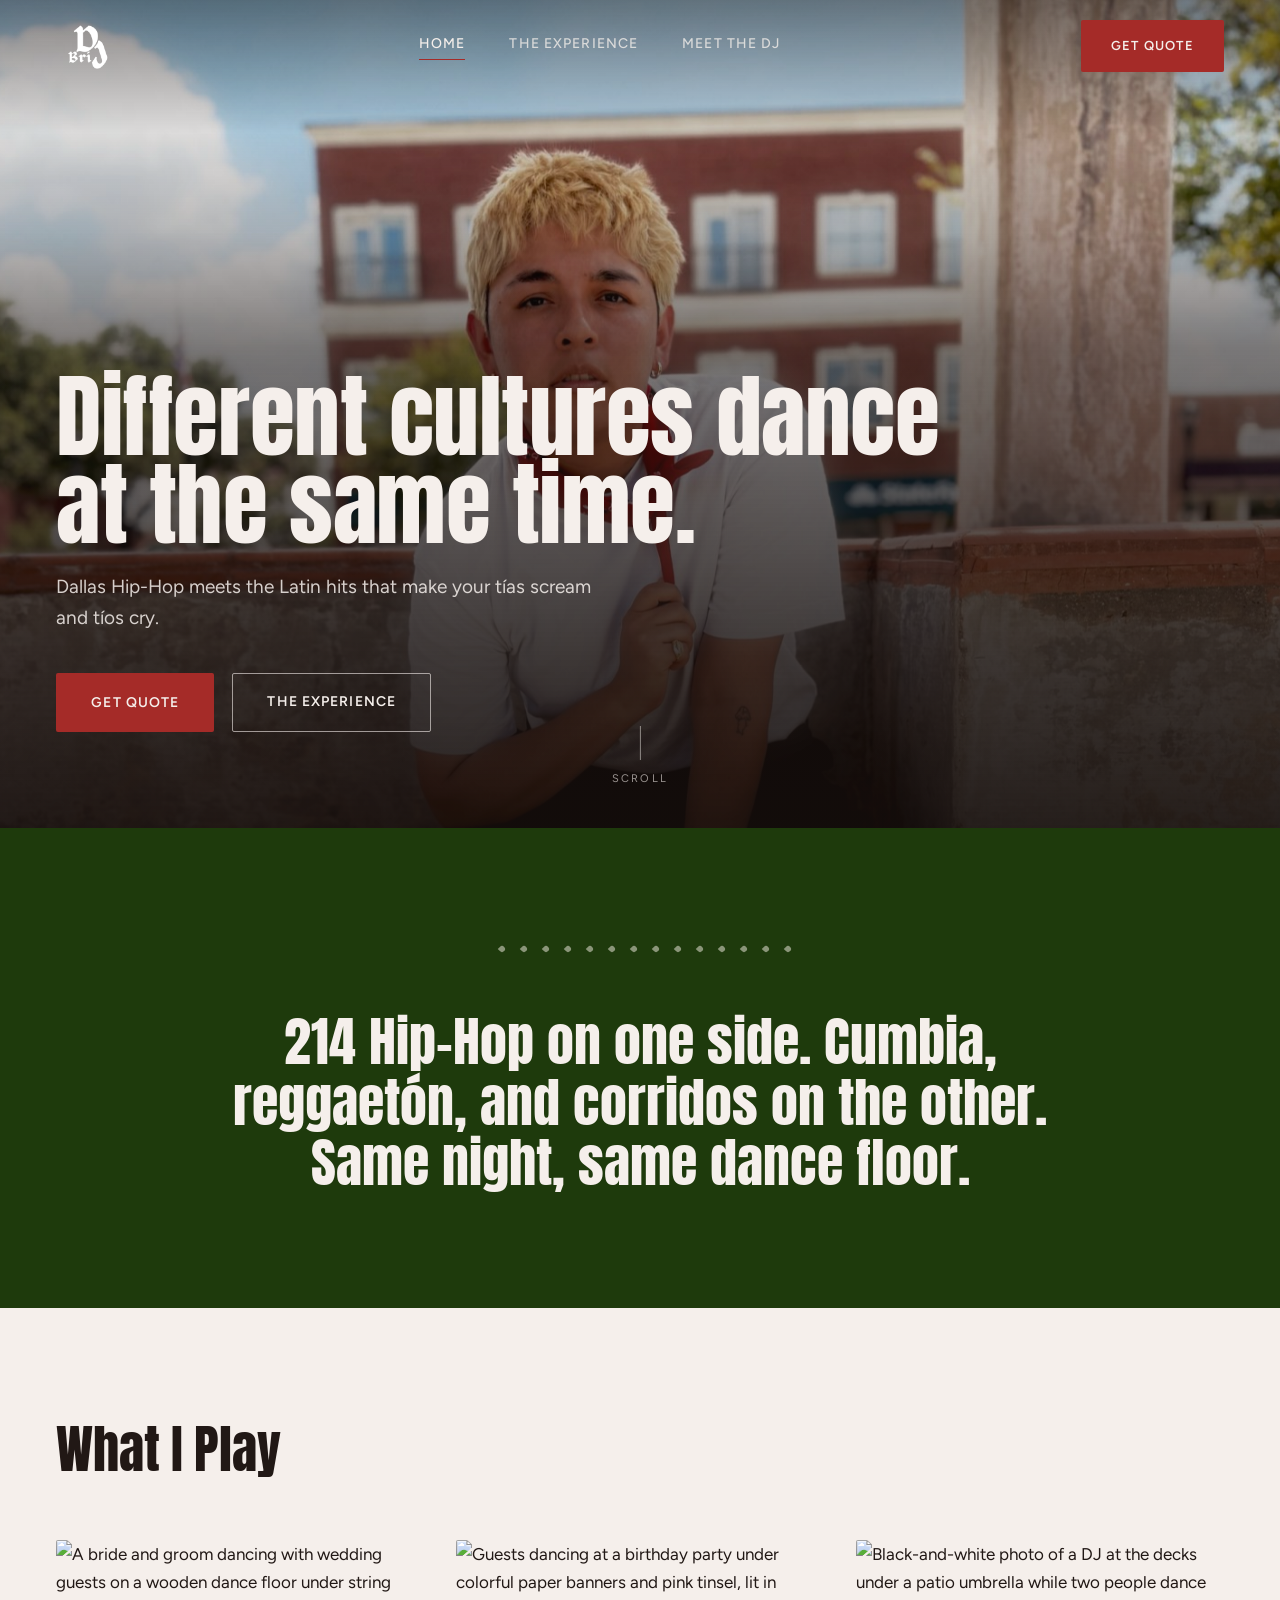
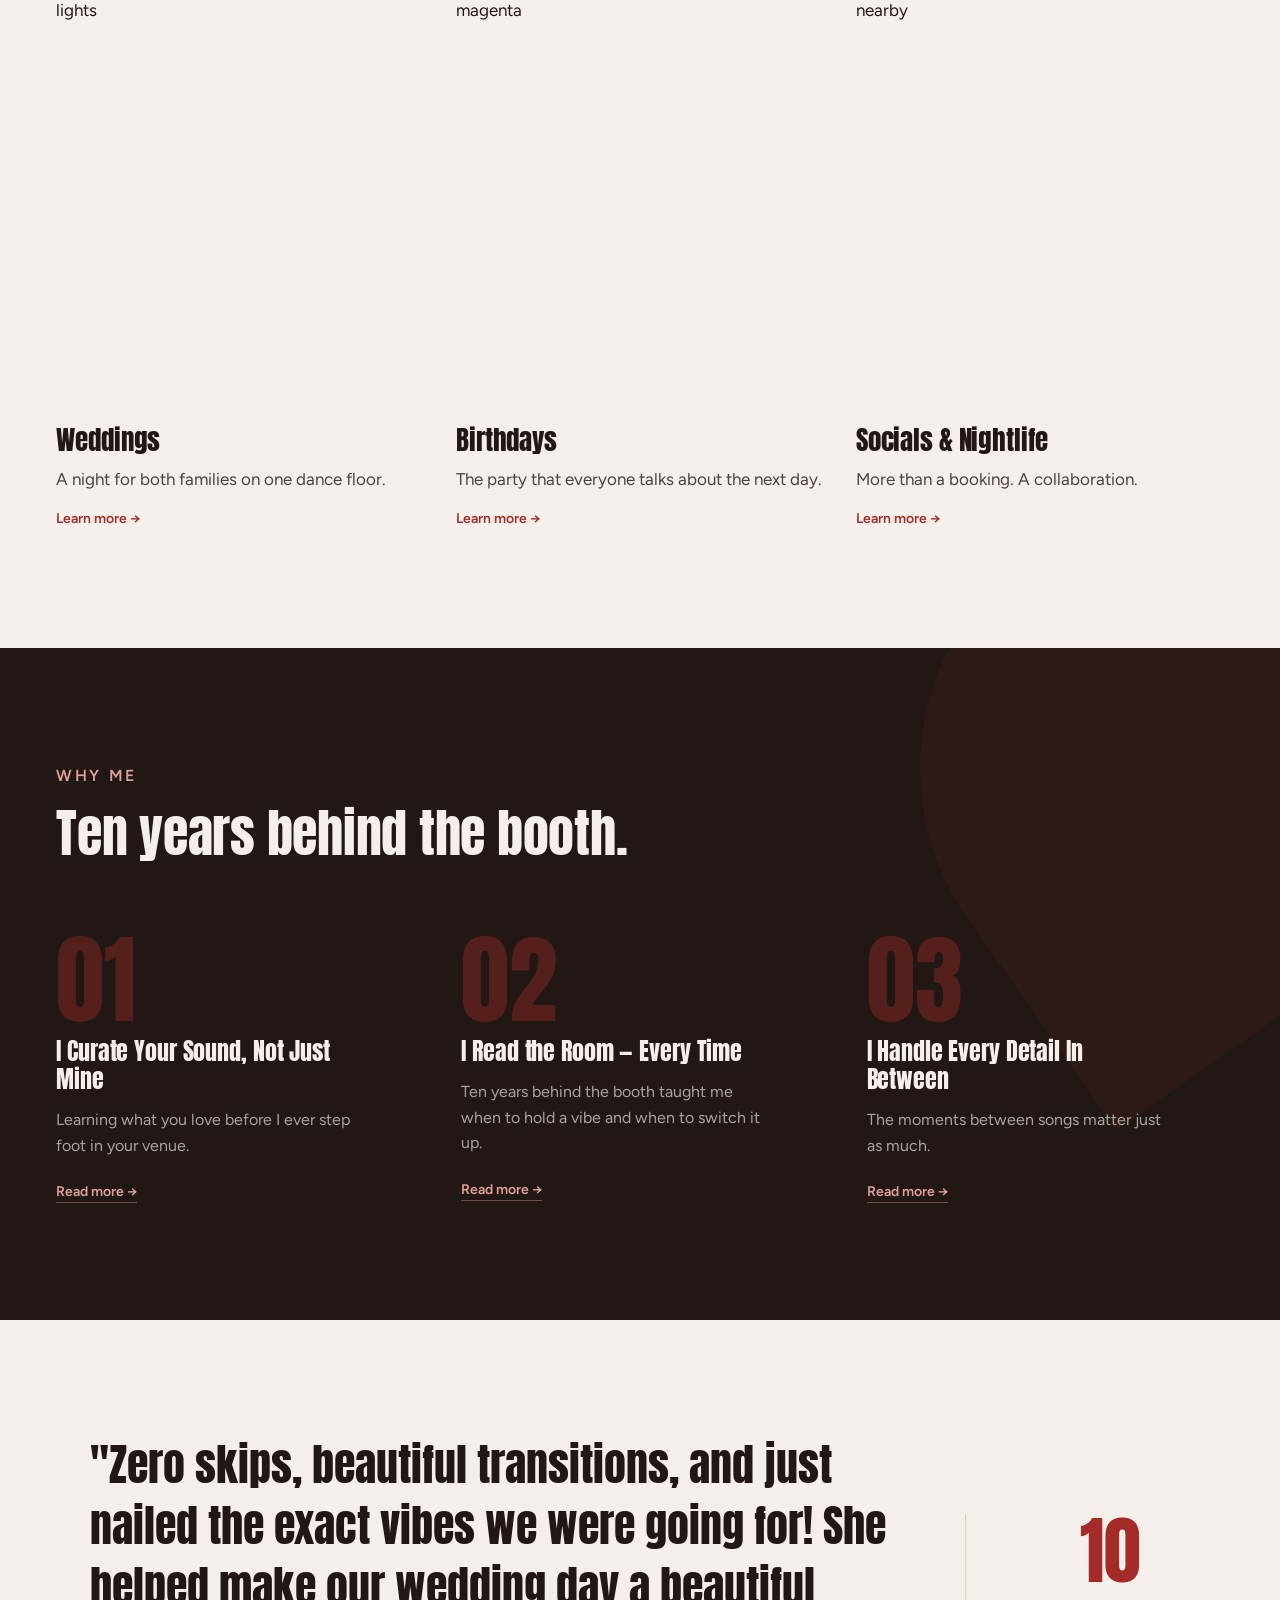
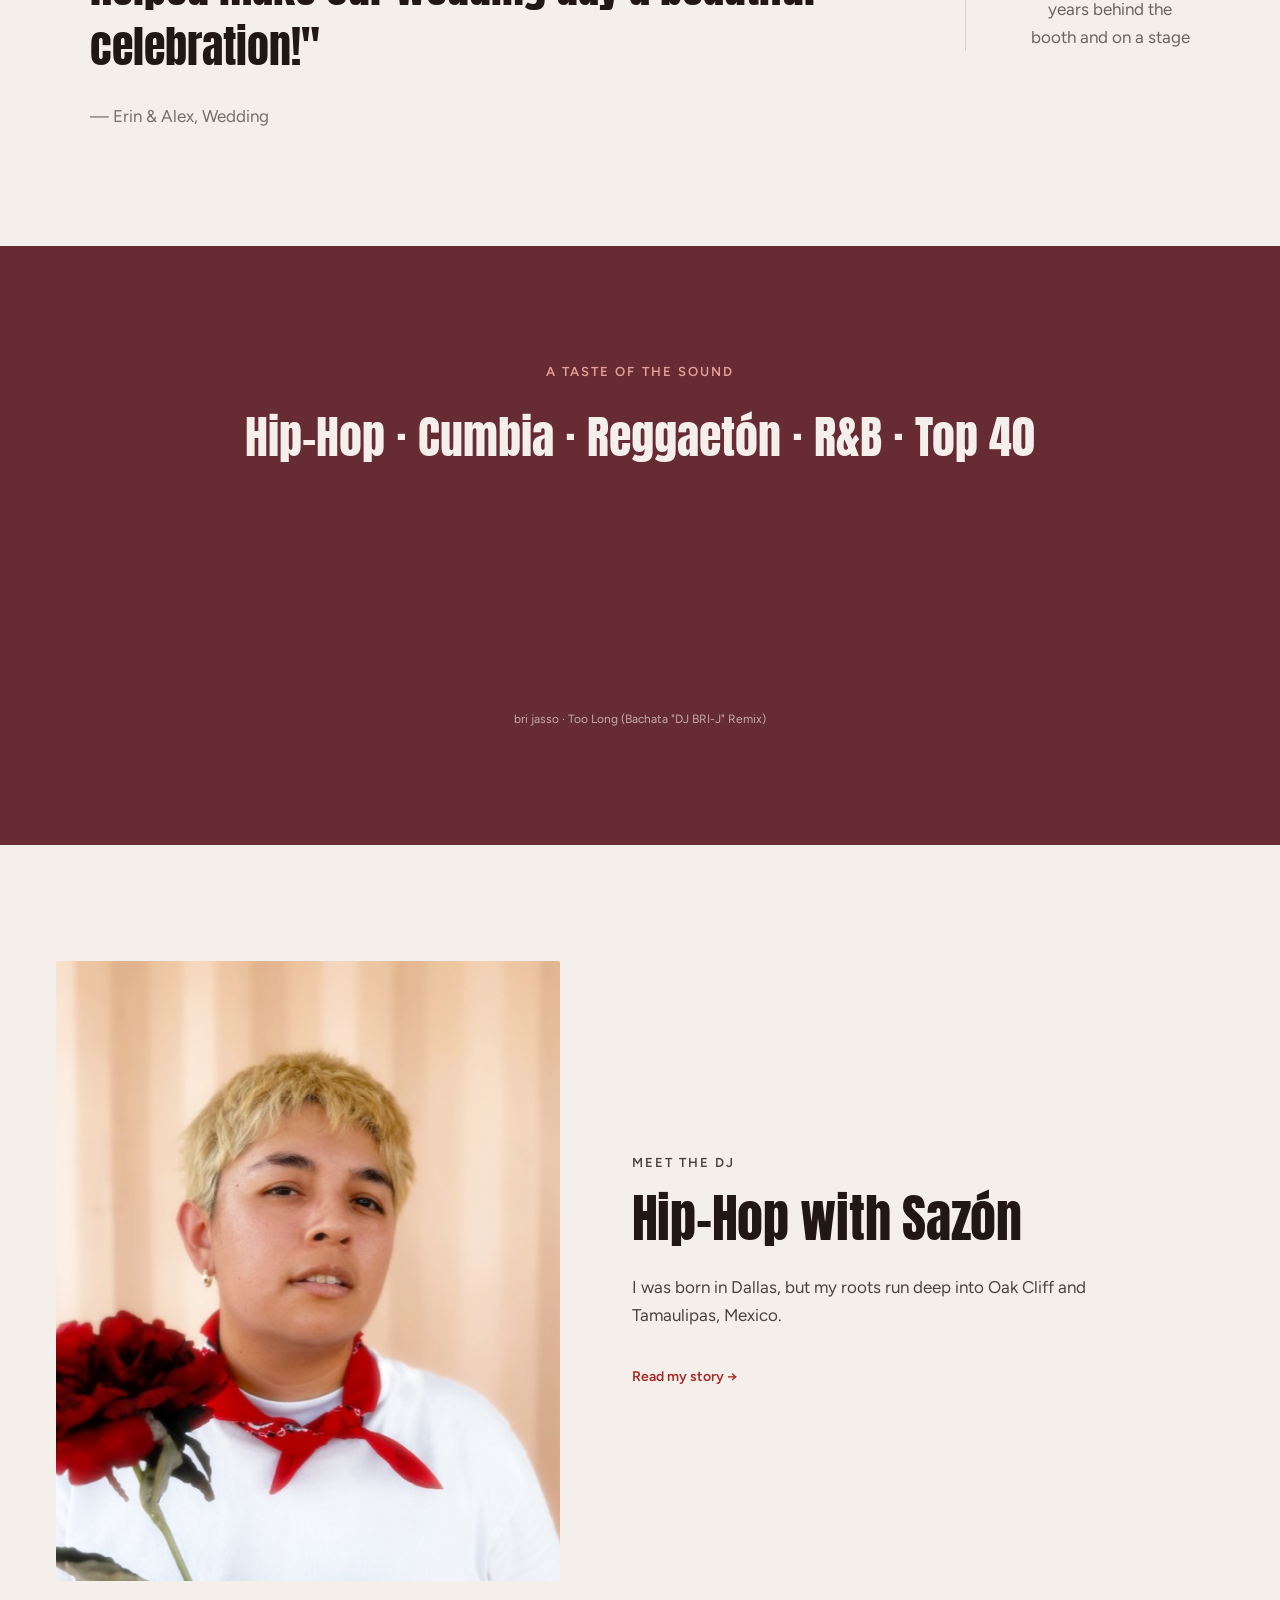
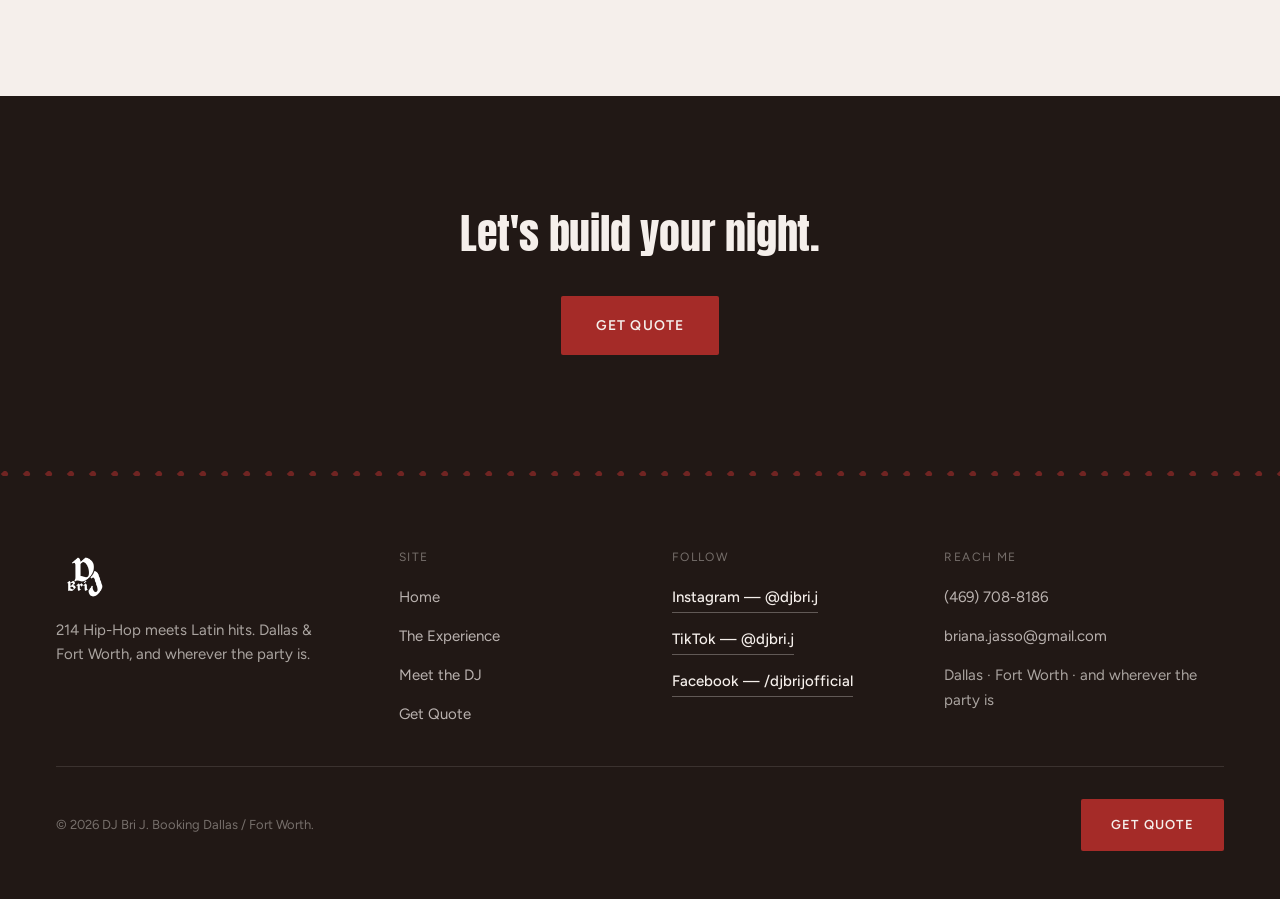
==== commit 35068847: "feat: consolidate What I Play to three photo cards Change the heading to "What I Play" (dropping the" ====
--- a/docs/index.html
+++ b/docs/index.html
@@ -198,13 +198,18 @@
 
     .hm-grid {
       display: grid;
-      grid-template-columns: 1fr 1fr;
-      gap: 48px 40px;
-    }
-    .hm-card__media { height: 280px; margin-bottom: 24px; }
-    .hm-card__media img { width: 100%; height: 100%; object-fit: cover; border-radius: 2px; }
+      grid-template-columns: repeat(3, 1fr);
+      gap: 48px 32px;
+    }
+    .hm-card__media { aspect-ratio: 4 / 5; overflow: hidden; margin-bottom: 24px; border-radius: 2px; }
+    .hm-card__media img { display: block; width: 100%; height: 100%; object-fit: cover; }
+    /* Grid items stretch to the row height, so pushing the link to the bottom
+       keeps "Learn more" aligned when descriptions wrap to different lengths. */
+    .hm-card { display: flex; flex-direction: column; align-items: flex-start; }
+    .hm-card__media { align-self: stretch; }
     .hm-card h3 { margin-bottom: 10px; }
     .hm-card p { margin-bottom: 14px; max-width: 480px; color: rgba(33, 24, 21, 0.8); }
+    .hm-card .djb-link-arrow { margin-top: auto; }
 
     .hm-why { position: relative; overflow: hidden; }
     .hm-why__drop {
@@ -310,14 +315,15 @@
       .hm-proof__stat span { margin-inline: 0; }
       .hm-teaser { grid-template-columns: 1fr; gap: 40px; }
       .hm-teaser img { height: 440px; }
+      /* Three columns get too narrow below this; one capped column keeps the
+         4:5 photos from ballooning to ~900px tall on tablets. */
+      .hm-grid { grid-template-columns: 1fr; gap: 48px; max-width: 480px; }
     }
 
     @media (max-width: 768px) {
       .hm-hero { height: 88svh; min-height: 560px; }
       .hm-hero__cta .djb-btn { flex: 1 1 auto; text-align: center; }
       .hm-scrollcue { display: none; }
-      .hm-grid { grid-template-columns: 1fr; gap: 48px; }
-      .hm-card__media { height: 240px; }
       .hm-why__drop { width: 340px; height: 340px; right: -120px; top: -100px; }
       .hm-teaser img { height: 380px; }
     }
@@ -409,35 +415,48 @@
   <!-- WHAT I PLAY -->
   <section class="djb-section djb-bg-cotton" aria-labelledby="hm-play">
     <div class="djb-wrap">
-      <p class="djb-eyebrow" style="margin-bottom: 18px;">What I Play</p>
-      <h2 id="hm-play" class="djb-display-m" style="margin-bottom: 64px; max-width: 700px;">Four rooms, one DJ.</h2>
+      <h2 id="hm-play" class="djb-display-m" style="margin-bottom: 64px; max-width: 700px;">What I Play</h2>
       <div class="hm-grid" data-reveal-group>
 
         <article class="hm-card djb-reveal">
-          <div class="hm-card__media djb-ph">[Placeholder — wedding reception, wide shot]</div>
+          <div class="hm-card__media">
+            <img src="assets/img/play-wedding.jpg"
+                 srcset="assets/img/play-wedding-sm.jpg 800w, assets/img/play-wedding.jpg 1400w"
+                 sizes="(min-width: 901px) 349px, min(480px, calc(100vw - 48px))"
+                 alt="A bride and groom dancing with wedding guests on a wooden dance floor under string lights"
+                 loading="lazy" decoding="async" width="1400" height="933"
+                 style="object-position: 20% 50%;" />
+          </div>
           <h3 class="djb-h3">Weddings</h3>
-          <p class="djb-body">I build the night around your two families finding common ground on the dance floor.</p>
+          <p class="djb-body">A night for both families on one dance floor.</p>
           <a class="djb-link-arrow" href="experience/">Learn more →</a>
         </article>
 
         <article class="hm-card djb-reveal">
-          <div class="hm-card__media djb-ph">[Placeholder — quinceañera, dance floor]</div>
-          <h3 class="djb-h3">Quinceañeras &amp; Birthdays</h3>
-          <p class="djb-body">The kind of set where the birthday song and the reggaetón hit land with the same energy.</p>
+          <div class="hm-card__media">
+            <img src="assets/img/play-birthday.jpg"
+                 srcset="assets/img/play-birthday-sm.jpg 800w, assets/img/play-birthday.jpg 1400w"
+                 sizes="(min-width: 901px) 349px, min(480px, calc(100vw - 48px))"
+                 alt="Guests dancing at a birthday party under colorful paper banners and pink tinsel, lit in magenta"
+                 loading="lazy" decoding="async" width="1400" height="1556"
+                 style="object-position: 60% 50%;" />
+          </div>
+          <h3 class="djb-h3">Birthdays</h3>
+          <p class="djb-body">The party that everyone talks about the next day.</p>
           <a class="djb-link-arrow" href="experience/">Learn more →</a>
         </article>
 
         <article class="hm-card djb-reveal">
-          <div class="hm-card__media djb-ph">[Placeholder — backyard family party]</div>
-          <h3 class="djb-h3">Family Parties</h3>
-          <p class="djb-body">Backyard, banda, and everybody's tíos requesting one more cumbia.</p>
-          <a class="djb-link-arrow" href="experience/">Learn more →</a>
-        </article>
-
-        <article class="hm-card djb-reveal">
-          <div class="hm-card__media djb-ph">[Placeholder — corporate / brand event]</div>
-          <h3 class="djb-h3">Brand Events</h3>
-          <p class="djb-body">Professional setup, sharp transitions, a crowd that stays on the floor.</p>
+          <div class="hm-card__media">
+            <img src="assets/img/play-social.jpg"
+                 srcset="assets/img/play-social-sm.jpg 800w, assets/img/play-social.jpg 1206w"
+                 sizes="(min-width: 901px) 349px, min(480px, calc(100vw - 48px))"
+                 alt="Black-and-white photo of a DJ at the decks under a patio umbrella while two people dance nearby"
+                 loading="lazy" decoding="async" width="1206" height="2058"
+                 style="object-position: 50% 80%;" />
+          </div>
+          <h3 class="djb-h3">Socials &amp; Nightlife</h3>
+          <p class="djb-body">More than a booking. A collaboration.</p>
           <a class="djb-link-arrow" href="experience/">Learn more →</a>
         </article>
 
--- a/docs/assets/css/styles.css
+++ b/docs/assets/css/styles.css
@@ -633,16 +633,6 @@
 .djb-quote { font-family: var(--djb-display); line-height: 1.4; }
 .djb-quote__by { margin-top: 24px; color: var(--djb-ink-60); }
 
-/* Pill list (add-ons) */
-.djb-pills { display: flex; flex-wrap: wrap; gap: 14px; list-style: none; margin: 0; padding: 0; }
-.djb-pills li {
-  border: 1px solid var(--djb-stucco);
-  border-radius: 2px;
-  padding: 12px 22px;
-  font-size: 15px;
-  color: rgba(33, 24, 21, 0.8);
-}
-
 /* --------------------------------------------------------------------------
    Motion — fades and short rises, staggered. Nothing bounces.
    -------------------------------------------------------------------------- */
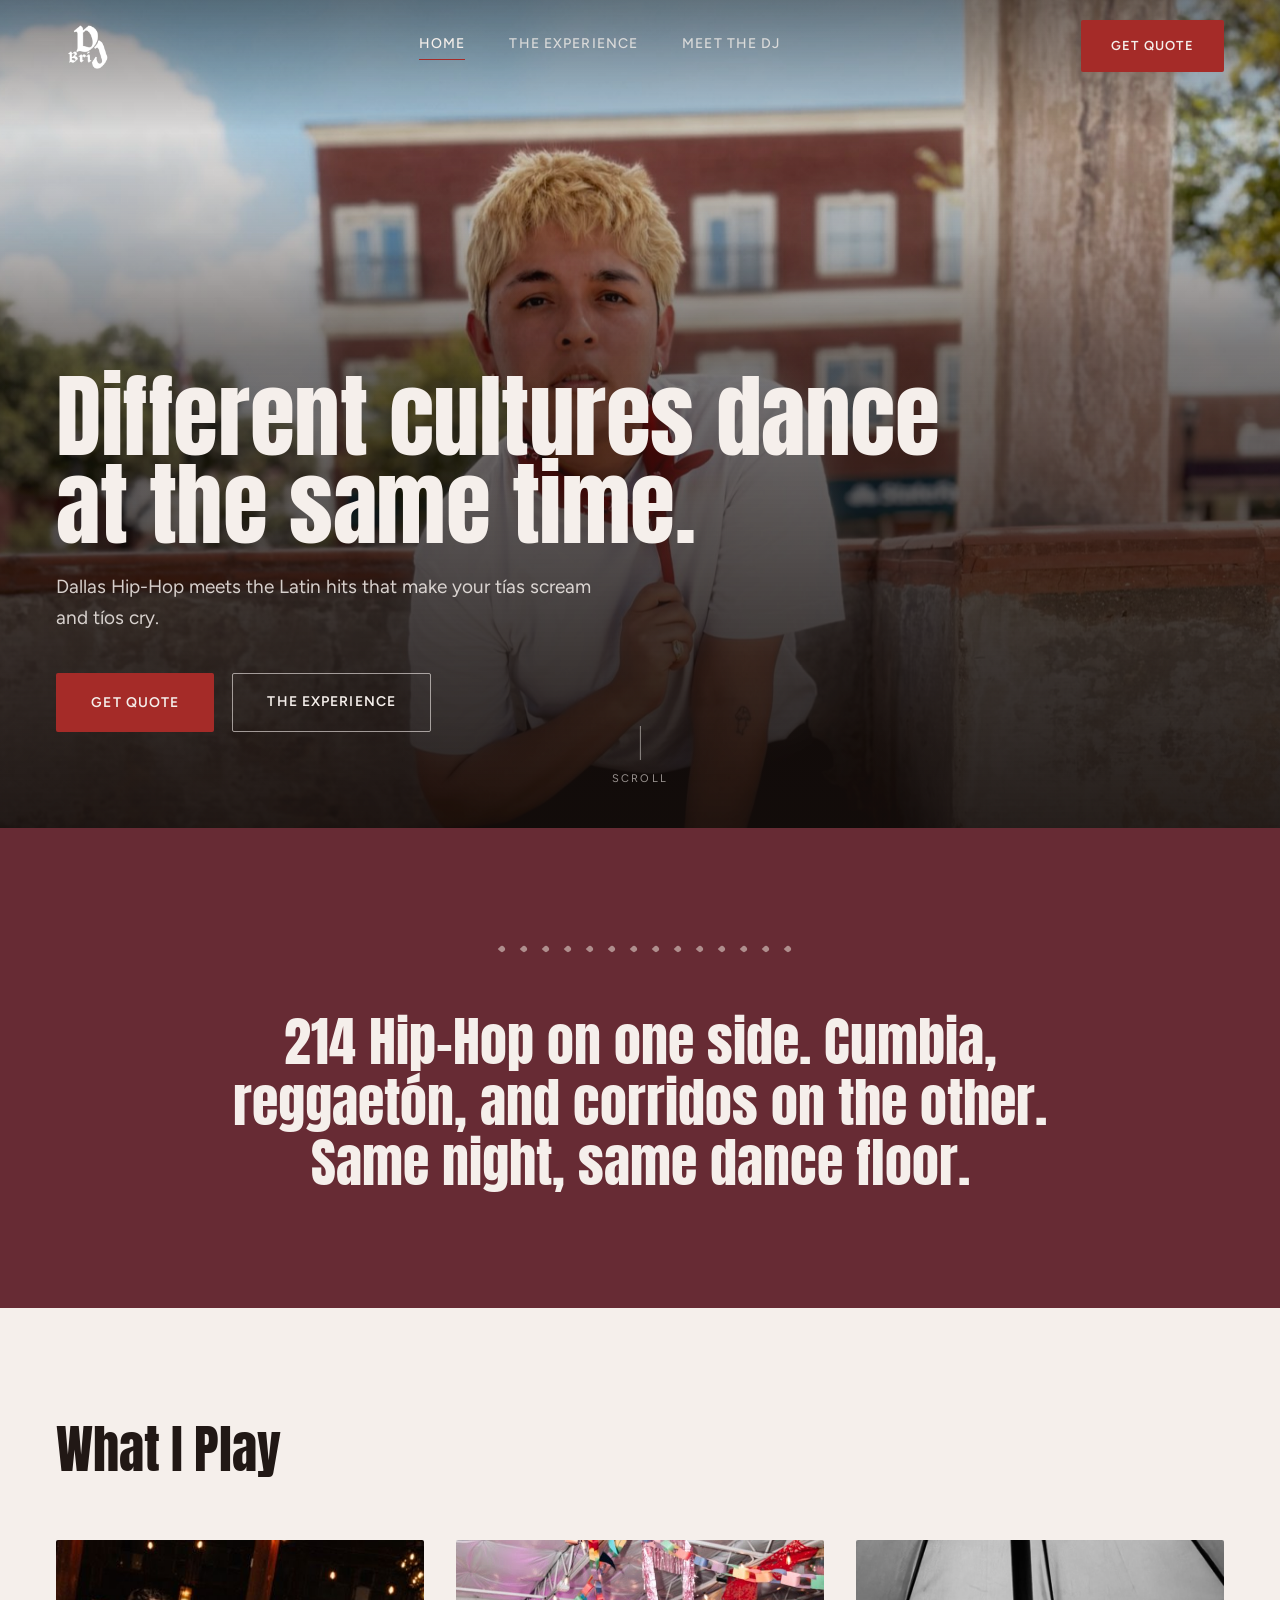
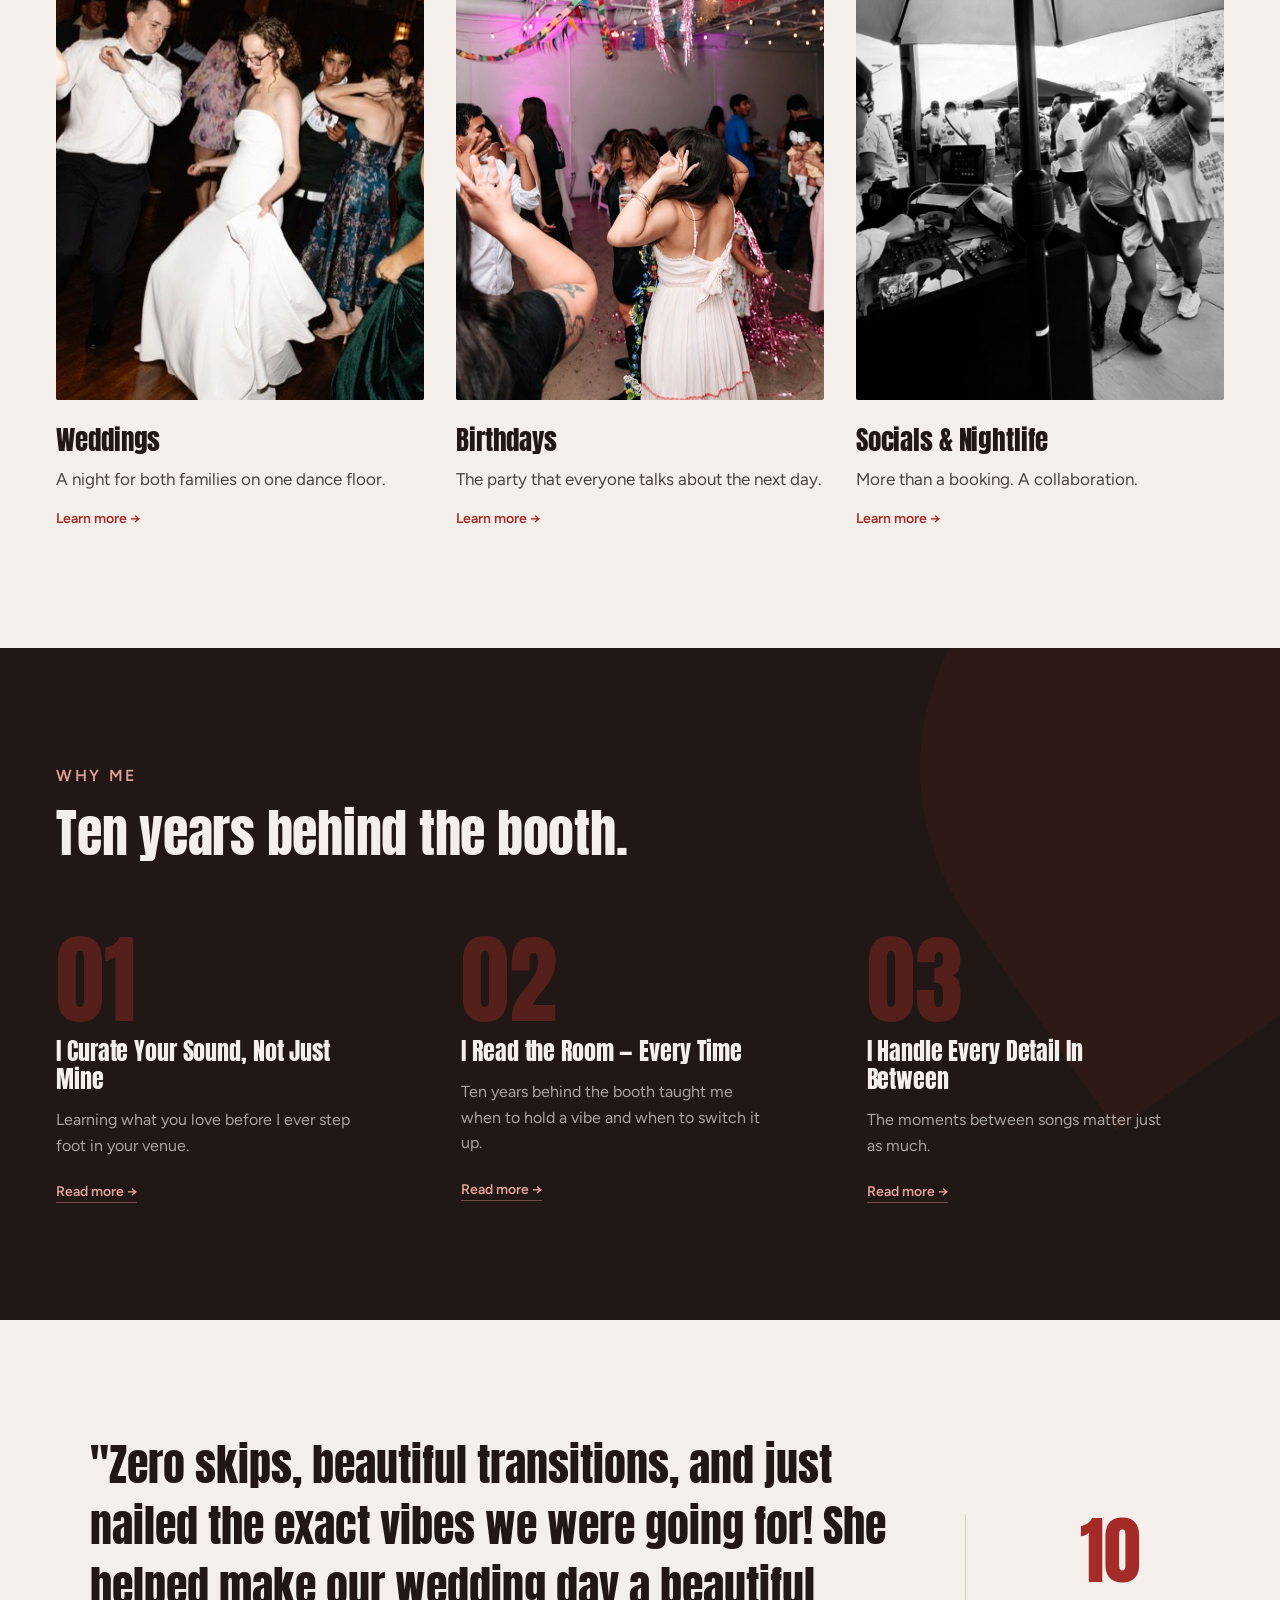
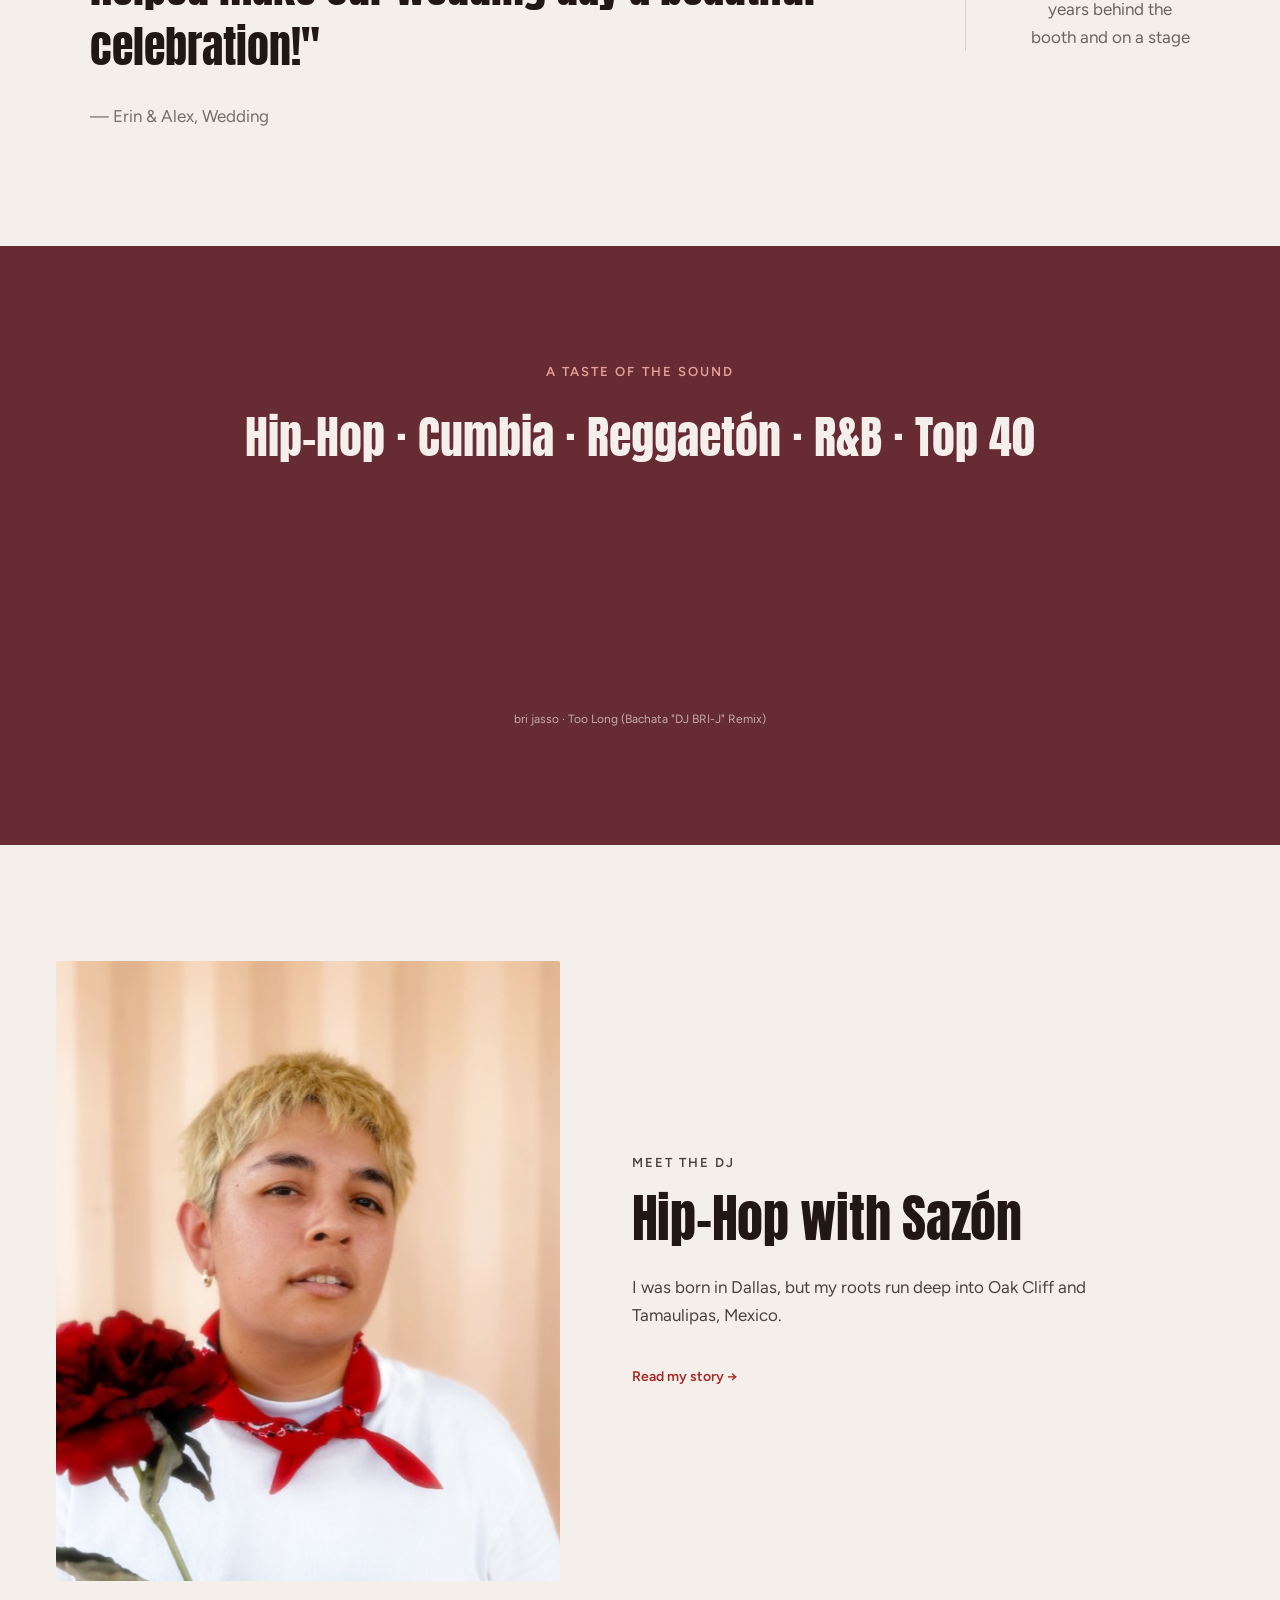
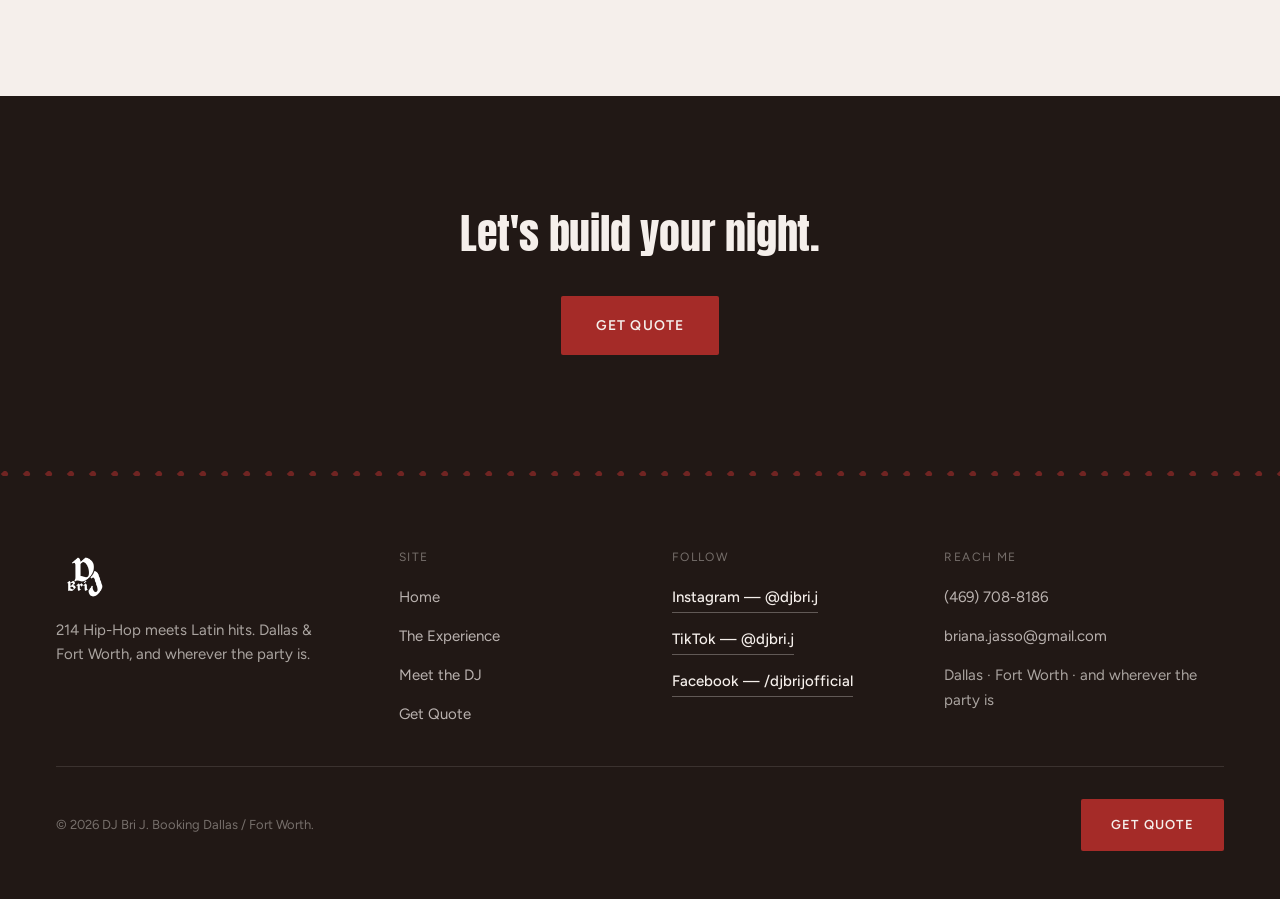
==== commit 0e1892a1: "fix: swap the deep green fields for brand wine The Home "What I play" band and Experience pillar 03 " ====
--- a/docs/index.html
+++ b/docs/index.html
@@ -405,7 +405,7 @@
   </section>
 
   <!-- THESIS -->
-  <section class="djb-section djb-bg-green hm-thesis" aria-label="What I play">
+  <section class="djb-section djb-bg-oxblood hm-thesis" aria-label="What I play">
     <div class="djb-wrap">
       <div class="djb-pip-rule djb-pip-rule--light djb-pip-rule--short" aria-hidden="true"></div>
       <p class="djb-reveal">214 Hip-Hop on one side. Cumbia, reggaetón, and corridos on the other. Same night, same dance floor.</p>
--- a/docs/assets/css/styles.css
+++ b/docs/assets/css/styles.css
@@ -12,7 +12,7 @@
   --djb-oxblood:  #672B34;  /* Brand wine — hover, deep dark fields */
   --djb-pressed:  #4C1F26;  /* Button active */
   --djb-cotton:   #F5EFEB;  /* Brand cream — primary light surface */
-  --djb-green:    #1E3A0C;  /* Brand deep green — dark field, cream text only */
+  --djb-green:    #1E3A0C;  /* Brand deep green — not in use right now; cream text only if used as a field */
   --djb-stucco:   #DDD0BC;  /* Neutral, dividers, borders */
   --djb-ink:      #211815;  /* Body copy, dark sections */
   --djb-rose:     #E4A199;  /* Accent on dark only */
@@ -102,7 +102,6 @@
 .djb-bg-cotton  { background: var(--djb-cotton); }
 .djb-bg-ink     { background: var(--djb-ink);    color: var(--djb-cotton); }
 .djb-bg-oxblood { background: var(--djb-oxblood); color: var(--djb-cotton); }
-.djb-bg-green   { background: var(--djb-green);  color: var(--djb-cotton); }
 .djb-bg-stucco  { background: var(--djb-stucco); }
 
 /* --------------------------------------------------------------------------
@@ -137,7 +136,6 @@
 }
 .djb-bg-ink .djb-eyebrow,
 .djb-bg-oxblood .djb-eyebrow { color: var(--djb-rose); }
-.djb-bg-green .djb-eyebrow { color: var(--djb-cotton); }
 
 .djb-body     { font-size: 17px; line-height: 1.65; }
 .djb-body-l   { font-size: clamp(17px, 1.4vw, 19px); line-height: 1.7; }
